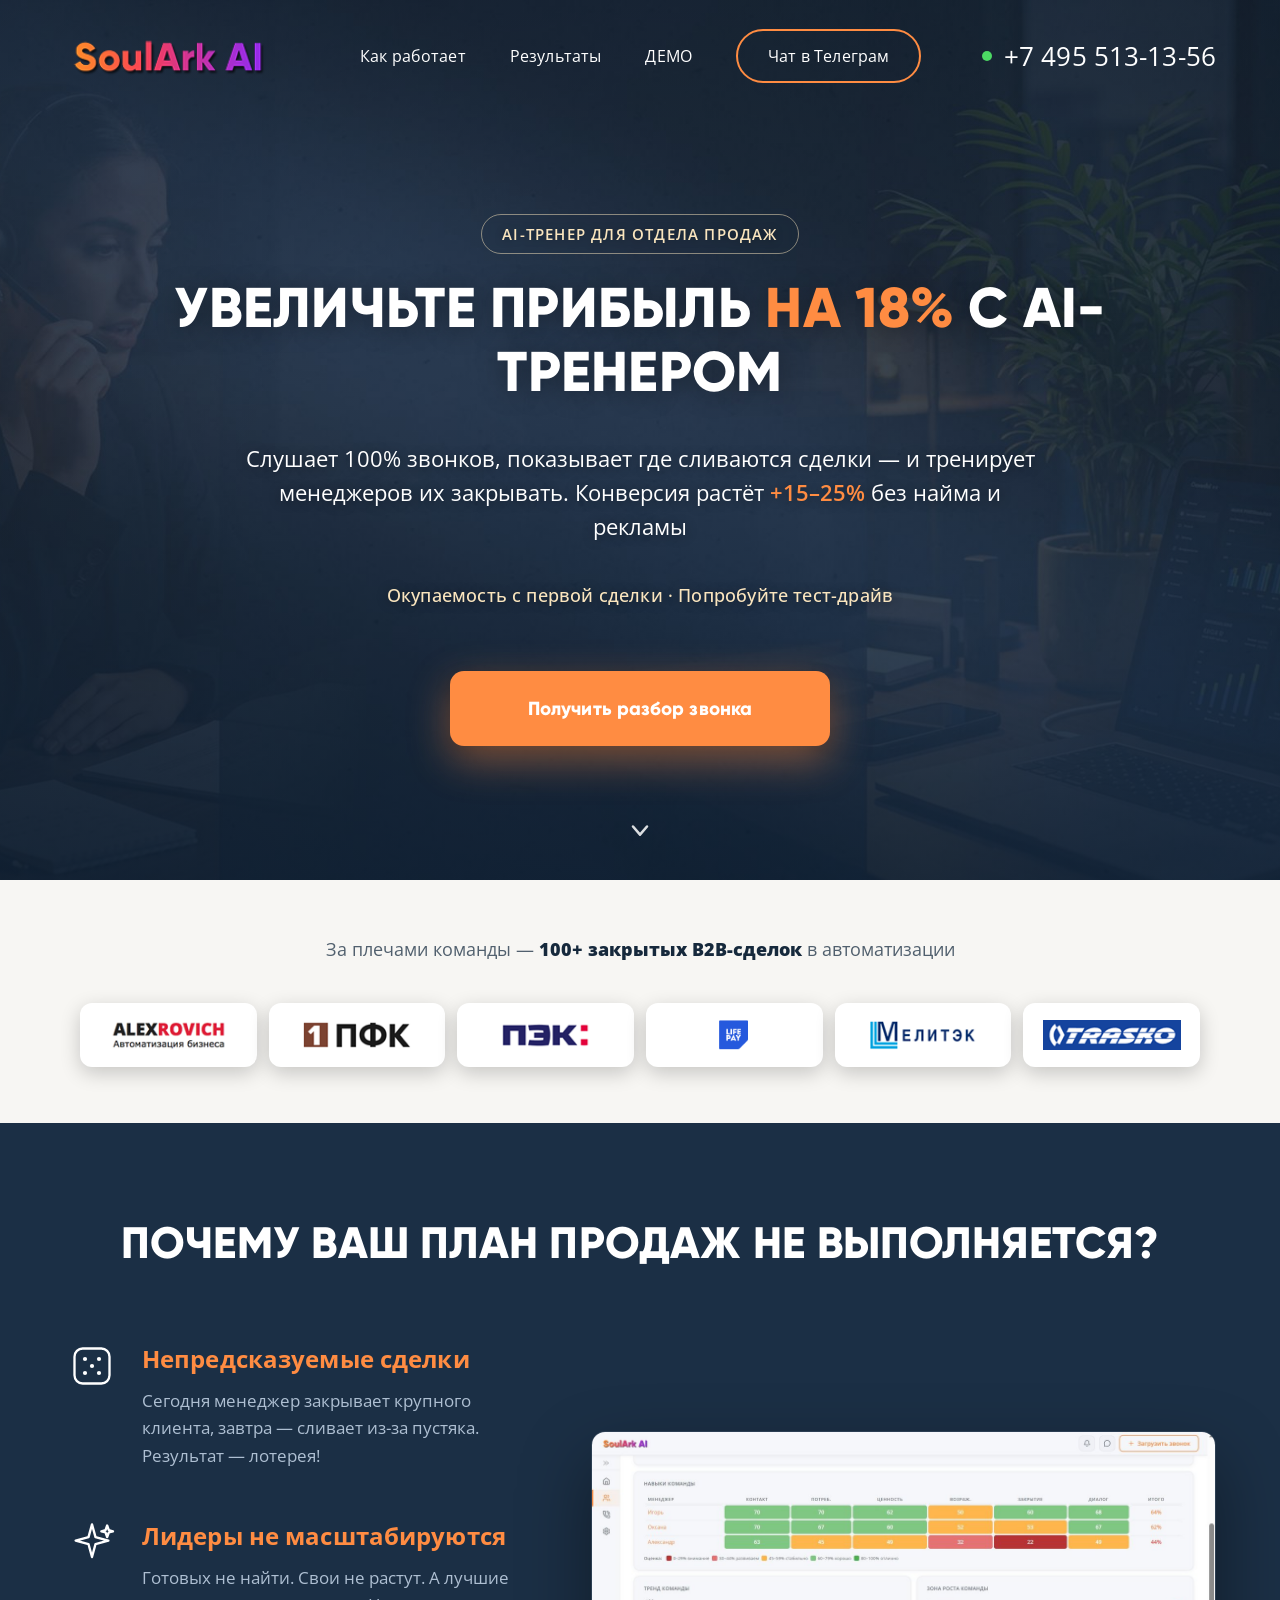
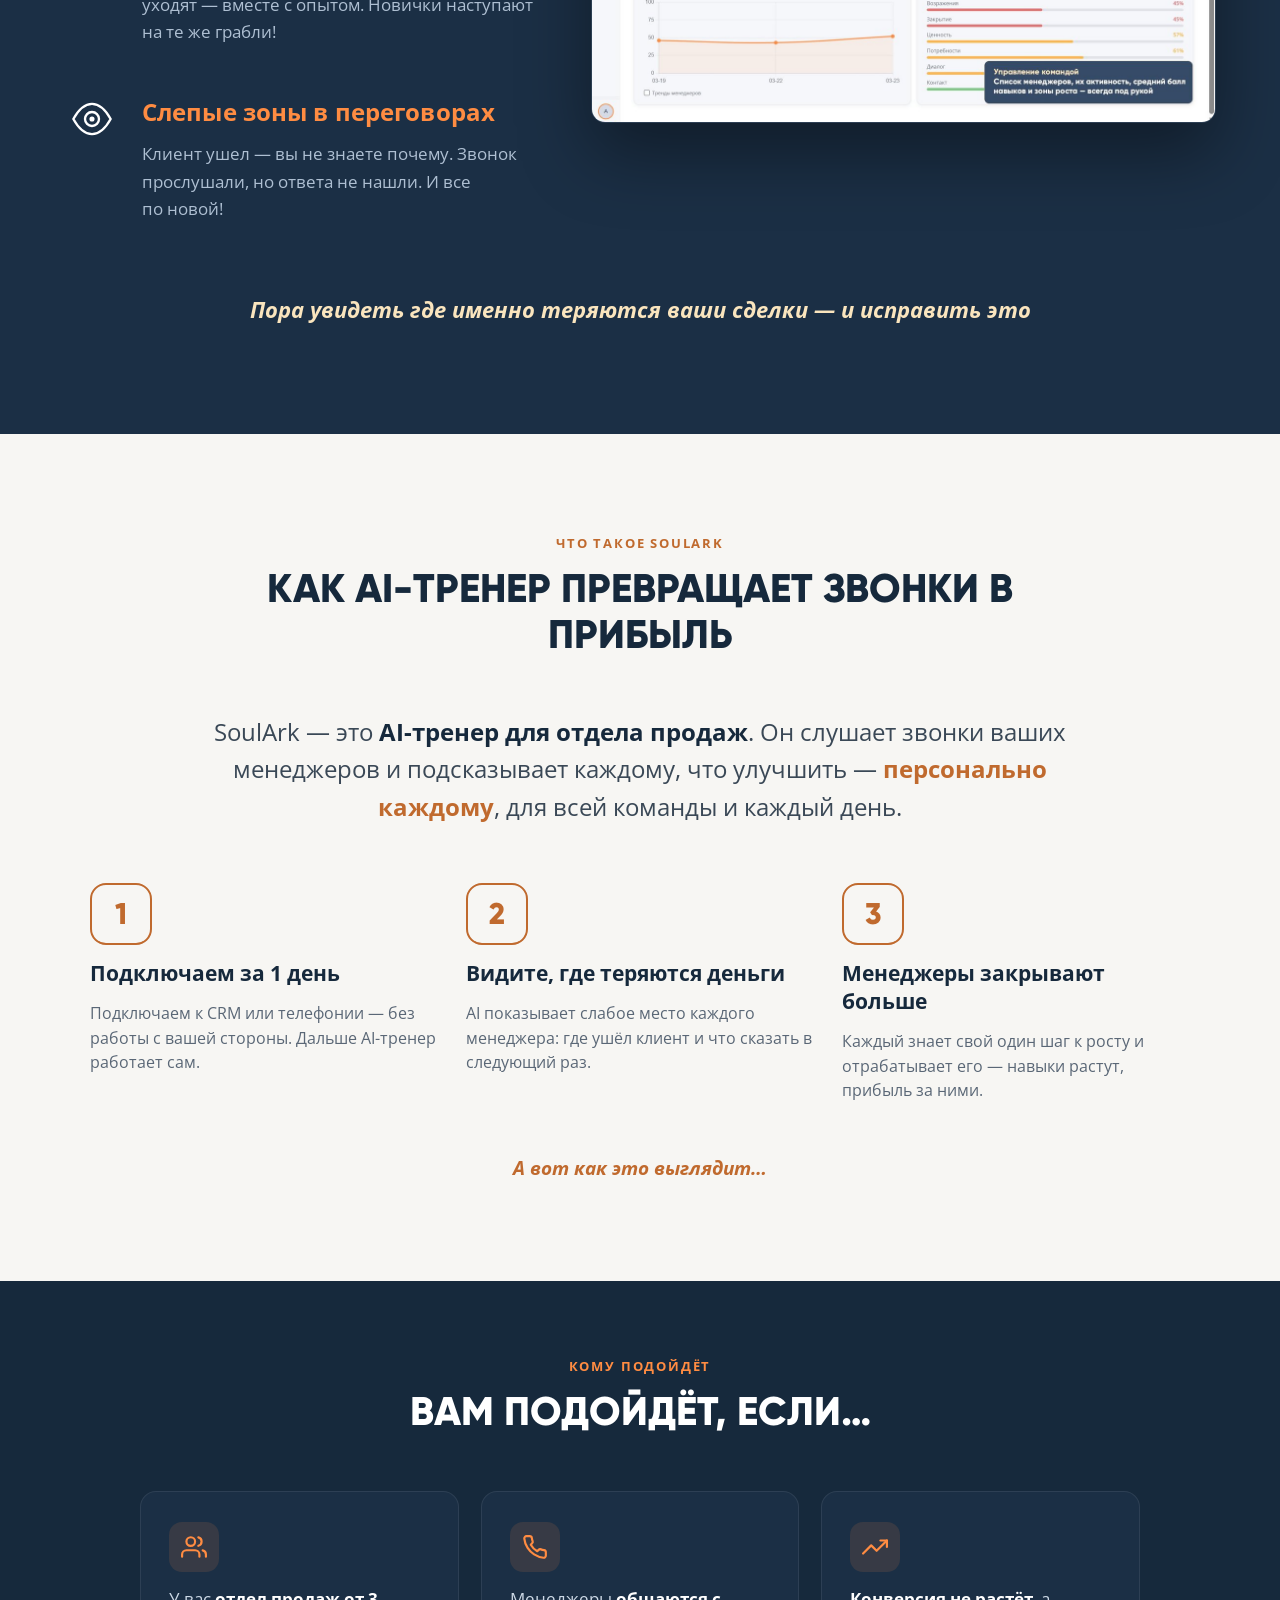
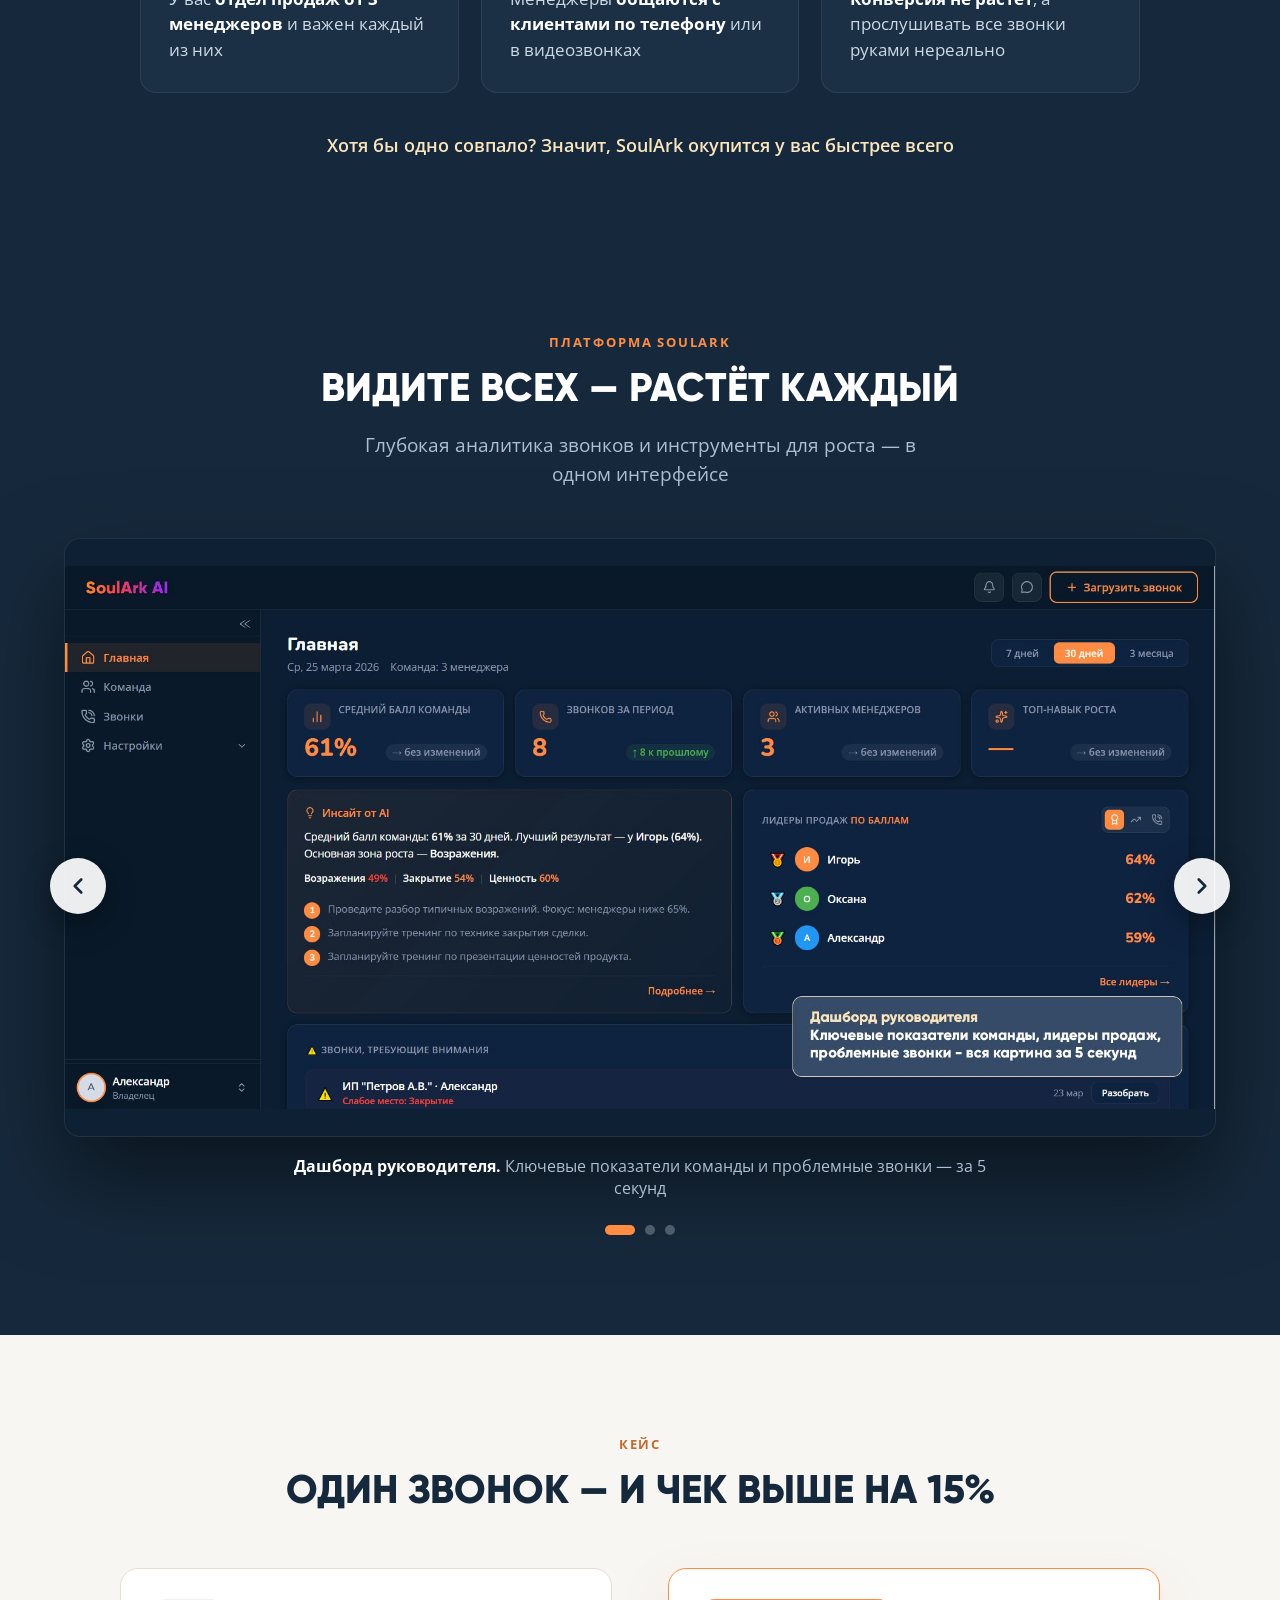
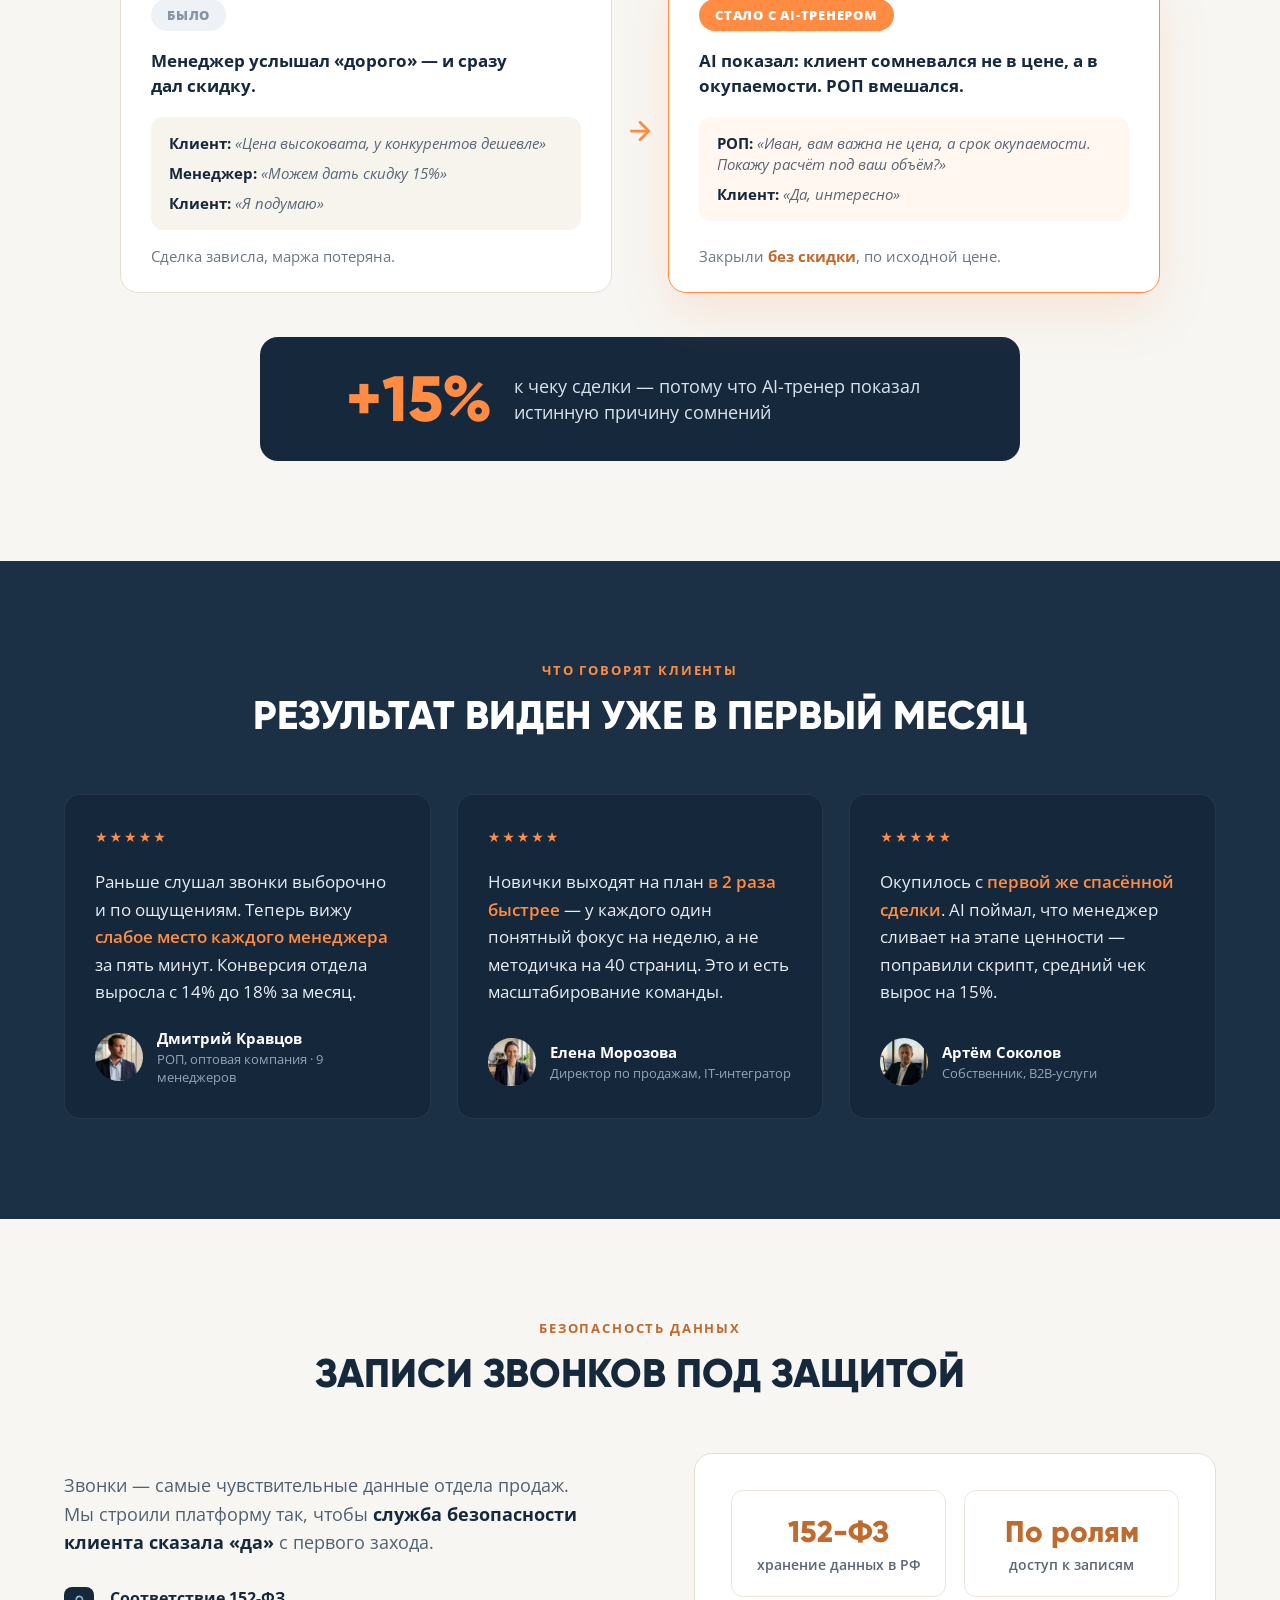
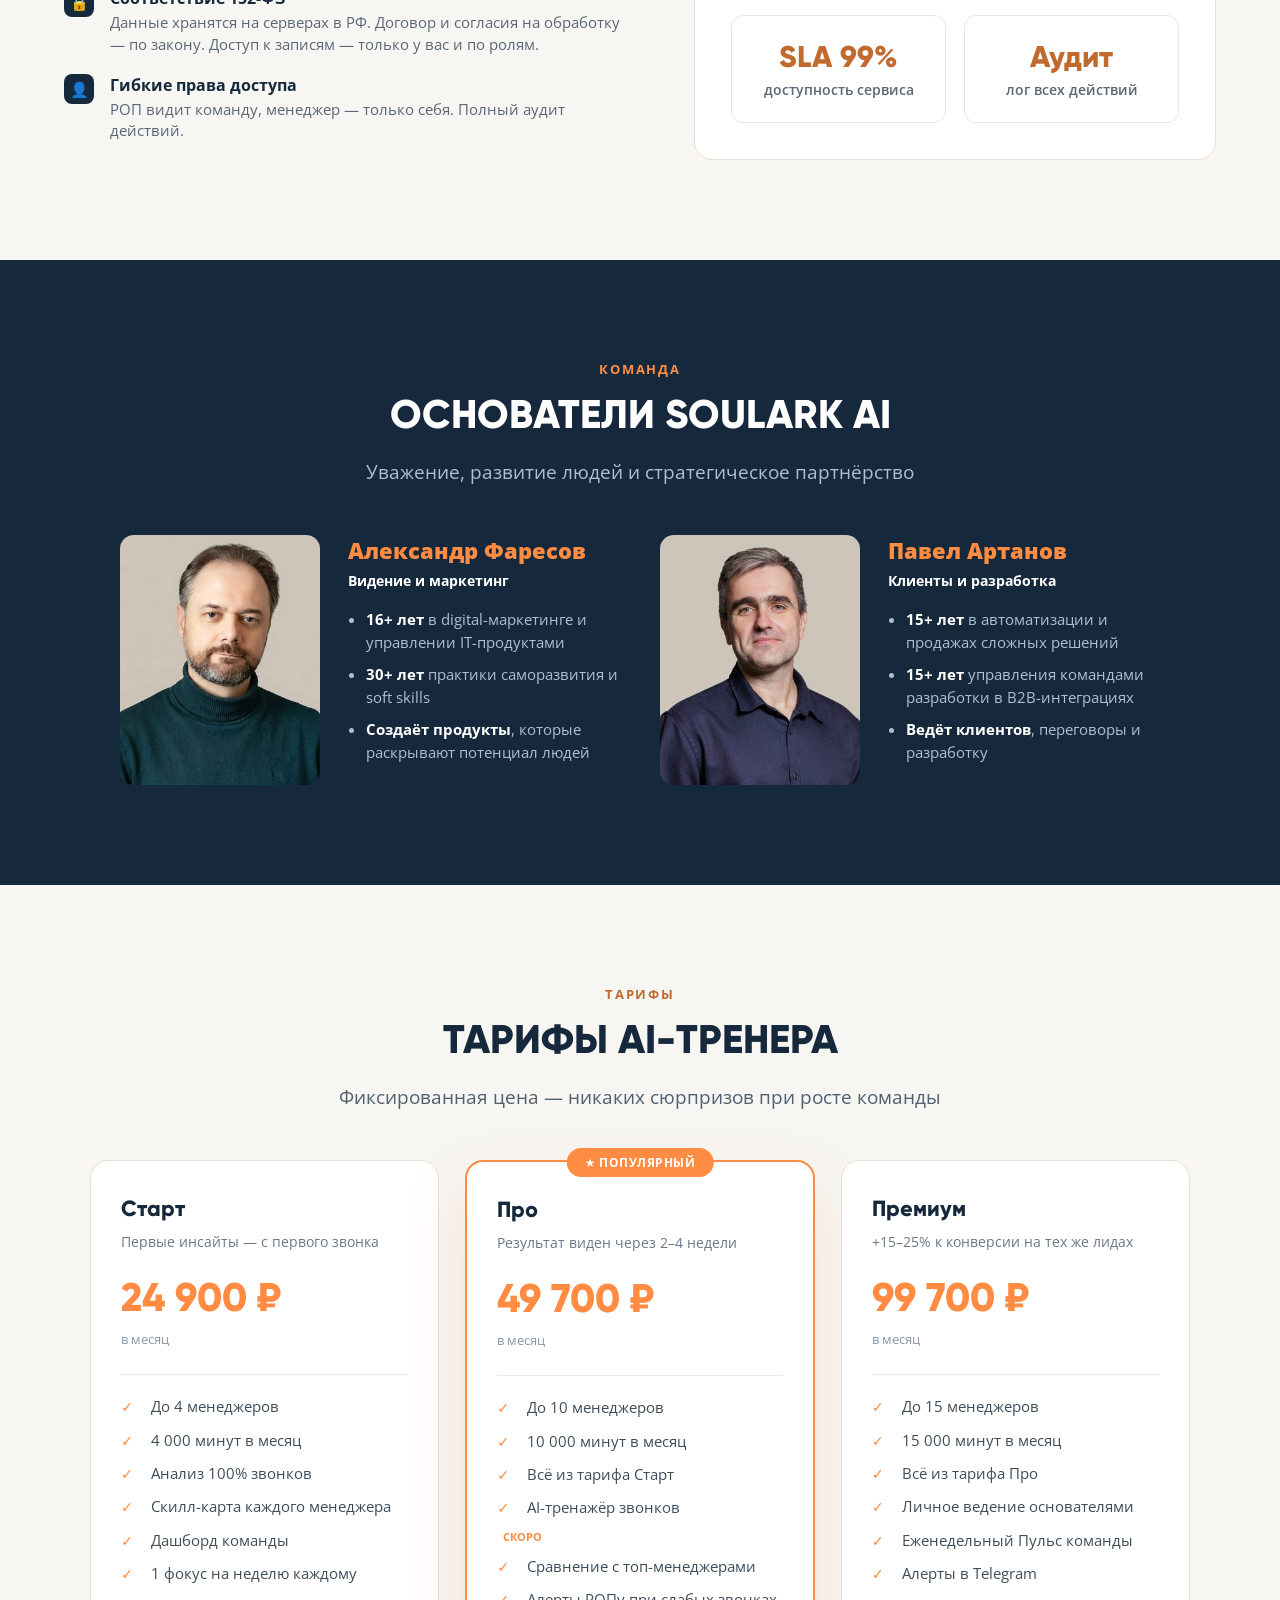
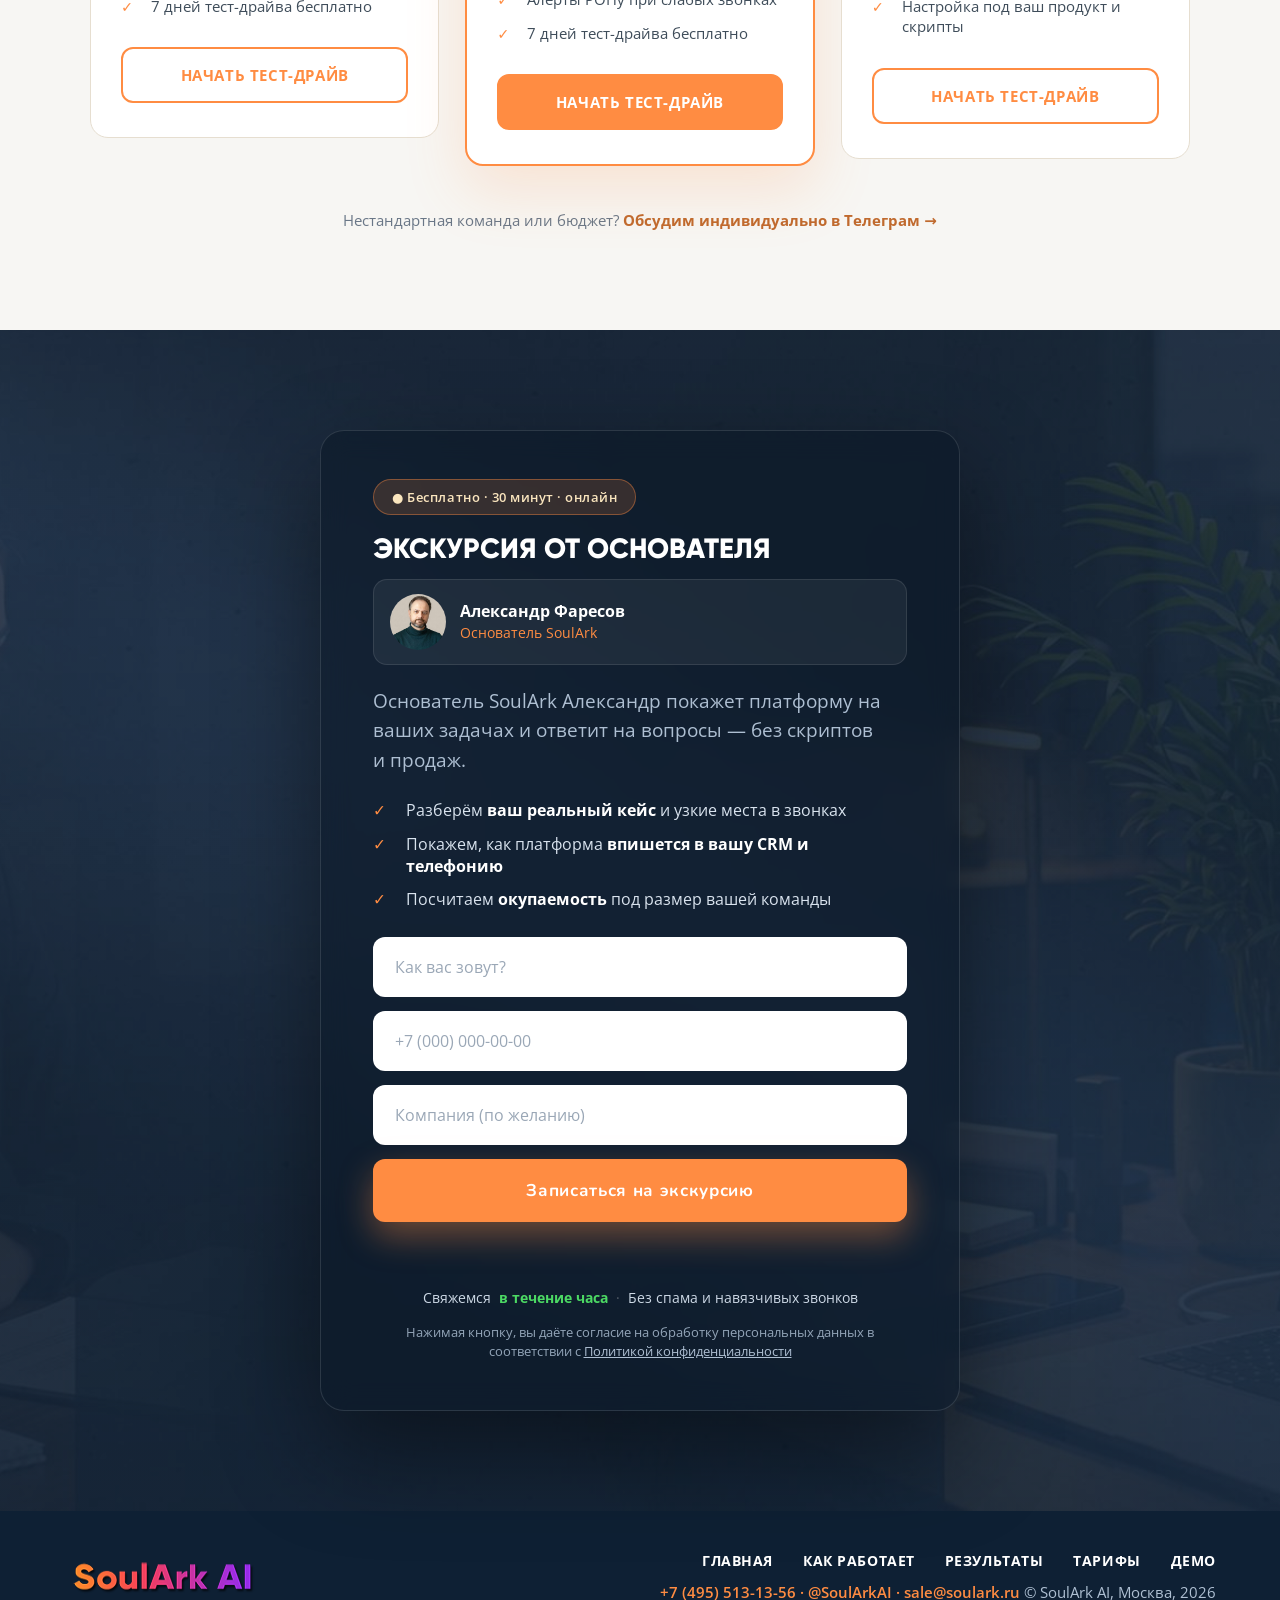
==== index.html @ 44a756cb "Form: single column, heading 28px fits on 1 line https://claude.ai/code/session_01KTHVymbLzwCoHHfpip" ====
<!doctype html>
<html lang="ru">
<head>
<meta charset="utf-8" />
<meta name="viewport" content="width=device-width, initial-scale=1" />
<title>SoulArk — AI-тренер для отдела продаж</title>
<meta name="description" content="SoulArk — AI-тренер для отдела продаж. Анализирует каждый звонок, даёт персональную обратную связь менеджерам и увеличивает конверсию на 18%. Попробуйте бесплатно." />
<meta name="keywords" content="AI-тренер, AI тренер для продаж, AI-тренер отдела продаж, анализ звонков, обучение менеджеров, SoulArk" />

<meta property="og:type" content="website" />
<meta property="og:url" content="https://soulark.ru/" />
<meta property="og:title" content="SoulArk — AI-тренер для отдела продаж" />
<meta property="og:description" content="Анализирует каждый звонок, даёт персональную обратную связь менеджерам и увеличивает конверсию на 18%." />
<meta property="og:locale" content="ru_RU" />
<meta property="og:site_name" content="SoulArk" />

<meta name="twitter:card" content="summary" />
<meta name="twitter:title" content="SoulArk — AI-тренер для отдела продаж" />
<meta name="twitter:description" content="Анализирует каждый звонок, даёт персональную обратную связь менеджерам и увеличивает конверсию на 18%." />

<link rel="preconnect" href="https://fonts.googleapis.com" />
<link rel="preconnect" href="https://fonts.gstatic.com" crossorigin />
<link rel="preload" as="image" href="assets/hero-bg.jpg" />
<link rel="preload" as="font" href="fonts/Gilroy-ExtraBold.woff" type="font/woff" crossorigin />
<link rel="stylesheet" href="https://fonts.googleapis.com/css2?family=Nunito:wght@700;800;900&family=Open+Sans:ital,wght@0,400;0,500;0,600;0,700;1,400;1,600&display=swap" media="print" onload="this.media='all'" />
<noscript><link rel="stylesheet" href="https://fonts.googleapis.com/css2?family=Nunito:wght@700;800;900&family=Open+Sans:ital,wght@0,400;0,500;0,600;0,700;1,400;1,600&display=swap" /></noscript>

<template id="__bundler_thumbnail">
<svg xmlns="http://www.w3.org/2000/svg" viewBox="0 0 400 400">
  <rect width="400" height="400" fill="#0B1E33"/>
  <circle cx="200" cy="180" r="70" fill="#FF8C42"/>
  <rect x="120" y="270" width="160" height="18" rx="4" fill="#FFFFFF"/>
  <rect x="150" y="300" width="100" height="10" rx="3" fill="#FFFFFF" opacity="0.6"/>
</svg>
</template>

<style>
  @font-face {
    font-family: 'Gilroy';
    src: url('fonts/Gilroy-ExtraBold.woff') format('woff');
    font-weight: 800;
    font-style: normal;
    font-display: swap;
  }

  :root {
    --bg-navy: #0B1E33;
    --orange: #FF8C42;
    --orange-soft: #FFA362;
    --white: #FFFFFF;
    --muted: rgba(255, 255, 255, 0.78);
    --muted-soft: rgba(229, 233, 240, 0.55);
    --green: #4CD964;
    --container: 1440px;
  }

  * { box-sizing: border-box; }

  html, body { margin: 0; padding: 0; }

  body {
    font-family: 'Open Sans', system-ui, -apple-system, Segoe UI, sans-serif;
    color: var(--white);
    background: var(--bg-navy);
    -webkit-font-smoothing: antialiased;
    -moz-osx-font-smoothing: grayscale;
  }

  a { color: inherit; text-decoration: none; }

  /* ---------- HERO SECTION ---------- */
  .hero {
    position: relative;
    width: 100%;
    min-height: 880px;
    background-color: #1a2a3d;
    overflow: hidden;
  }
  .hero-bg-img {
    position: absolute;
    inset: 0;
    width: 100%;
    height: 100%;
    object-fit: cover;
    object-position: center;
    z-index: 0;
  }
  .hero::before {
    content: '';
    position: absolute;
    inset: 0;
    background: linear-gradient(180deg, rgba(11,30,51,0.40) 0%, rgba(11,30,51,0.30) 45%, rgba(11,30,51,0.72) 100%);
    z-index: 1;
    pointer-events: none;
  }

  .hero::after {
    /* subtle vignette to deepen edges */
    content: "";
    position: absolute;
    inset: 0;
    background: radial-gradient(ellipse at 50% 55%, rgba(0,0,0,0) 42%, rgba(0,0,0,0.28) 100%);
    pointer-events: none;
  }

  .hero-inner {
    position: relative;
    z-index: 2;
    max-width: var(--container);
    margin: 0 auto;
    padding: 28px 64px 80px;
  }

  /* ---------- HEADER ---------- */
  .header {
    display: flex;
    align-items: center;
    justify-content: space-between;
    gap: 24px;
  }

  .brand img {
    display: block;
    height: 56px;
    width: auto;
  }

  .nav {
    display: flex;
    align-items: center;
    gap: 44px;
    flex: 1;
    justify-content: center;
    margin-left: 24px;
  }

  .nav a {
    color: #fff;
    font-size: 16px;
    font-weight: 400;
    letter-spacing: 0.01em;
    transition: color .2s ease, opacity .2s ease;
  }
  .nav a:hover { color: var(--orange); }

  .nav-cta {
    display: inline-flex;
    align-items: center;
    gap: 10px;
    padding: 14px 30px;
    border-radius: 999px;
    border: 2px solid var(--orange);
    color: #fff;
    font-size: 16px;
    font-weight: 500;
    background: transparent;
    transition: background .2s ease, transform .2s ease;
    white-space: nowrap;
  }
  .nav-cta:hover { background: rgba(255,140,66,0.12); }

  .phone {
    display: inline-flex;
    align-items: center;
    gap: 12px;
    color: #fff;
    font-size: 26px;
    font-weight: 400;
    letter-spacing: 0.005em;
    white-space: nowrap;
  }
  .phone .dot {
    width: 10px;
    height: 10px;
    border-radius: 50%;
    background: var(--green);
    box-shadow: 0 0 0 0 rgba(76,217,100,0.55);
    flex-shrink: 0;
    animation: pulse-dot 2s ease-in-out infinite;
  }
  @keyframes pulse-dot {
    0%   { box-shadow: 0 0 0 0 rgba(76,217,100,0.55); opacity: 1; }
    50%  { box-shadow: 0 0 0 7px rgba(76,217,100,0); opacity: 0.65; }
    100% { box-shadow: 0 0 0 0 rgba(76,217,100,0); opacity: 1; }
  }
  @media (prefers-reduced-motion: reduce) {
    .phone .dot { animation: none; box-shadow: 0 0 0 4px rgba(76,217,100,0.18); }
  }

  /* ---------- HERO CONTENT ---------- */
  .hero-content {
    text-align: center;
    margin: 130px auto 0;
    max-width: 1080px;
    padding: 0 16px;
  }

  .hero-title {
    font-family: 'Gilroy', 'Open Sans', sans-serif;
    font-weight: 800;
    font-size: 56px;
    line-height: 1.15;
    letter-spacing: 0.005em;
    text-transform: uppercase;
    margin: 0;
    color: #fff;
    text-shadow: 0 2px 24px rgba(0,0,0,0.35);
  }
  .hero-title .accent { color: var(--orange); }
  .hero-eyebrow {
    display: inline-block;
    margin: 0 0 22px;
    padding: 9px 20px;
    border: 1.5px solid rgba(250,229,190,0.5);
    border-radius: 999px;
    color: #FAE5BE;
    font-size: 15px;
    font-weight: 600;
    letter-spacing: 0.08em;
    text-transform: uppercase;
    white-space: nowrap;
    backdrop-filter: blur(4px);
    -webkit-backdrop-filter: blur(4px);
    text-shadow: 0 1px 8px rgba(0,0,0,0.3);
  }

  .hero-subtitle {
    font-size: 22px;
    line-height: 1.55;
    font-weight: 400;
    margin: 36px auto 0;
    max-width: 820px;
    color: #fff;
    text-shadow: 0 1px 12px rgba(0,0,0,0.4);
  }
  .hero-subtitle .accent {
    color: var(--orange);
    font-weight: 600;
  }

  .hero-meta {
    margin: 40px 0 0;
    font-size: 18px;
    font-weight: 500;
    letter-spacing: 0.01em;
    color: #FAE5BE;
    text-shadow: 0 1px 12px rgba(0,0,0,0.4);
  }

  .hero-cta {
    display: inline-flex;
    align-items: center;
    justify-content: center;
    margin-top: 64px;
    padding: 26px 78px;
    background: var(--orange);
    color: #fff;
    font-family: 'Open Sans', sans-serif;
    font-weight: 700;
    font-size: 19px;
    letter-spacing: 0.06em;
    text-transform: uppercase;
    border: none;
    border-radius: 14px;
    cursor: pointer;
    box-shadow:
      0 14px 40px rgba(255,140,66,0.45),
      0 4px 14px rgba(0,0,0,0.25);
    transition: transform .2s ease, box-shadow .2s ease, background .2s ease;
  }
  .hero-cta:hover {
    transform: translateY(-2px);
    background: var(--orange-soft);
    box-shadow:
      0 20px 48px rgba(255,140,66,0.55),
      0 6px 18px rgba(0,0,0,0.3);
  }
  .hero-cta:active { transform: translateY(0); }

  /* button font variants */
  .hero-cta.f-brand { font-family: 'Gilroy','Open Sans',sans-serif; font-weight: 800; text-transform: none; letter-spacing: 0.005em; }
  .hero-cta.f-soft  { font-family: 'Nunito','Open Sans',sans-serif; font-weight: 800; text-transform: none; letter-spacing: 0.005em; }
  .hero-cta.f-clean { font-family: 'Open Sans',sans-serif; font-weight: 700; text-transform: none; letter-spacing: 0.01em; }

  /* ========== WHY SECTION ========== */
  .why {
    background: #1b2f45;
    padding: 96px 0 110px;
  }
  .why-inner {
    max-width: var(--container);
    margin: 0 auto;
    padding: 0 64px;
  }
  .why-title {
    font-family: 'Gilroy', 'Open Sans', sans-serif;
    font-weight: 800;
    text-transform: uppercase;
    text-align: center;
    font-size: 44px;
    line-height: 1.12;
    letter-spacing: 0.005em;
    margin: 0 0 64px;
    color: #fff;
  }
  .why-grid {
    display: grid;
    grid-template-columns: 0.86fr 1.14fr;
    gap: 56px;
    align-items: center;
  }

  /* pains */
  .pains { display: flex; flex-direction: column; gap: 46px; padding-top: 6px; }
  .pain { display: grid; grid-template-columns: 56px 1fr; gap: 22px; align-items: start; }
  .pain-ico { color: #fff; width: 56px; height: 56px; }
  .pain-ico svg { width: 100%; height: 100%; }
  .pain-title {
    color: var(--orange);
    font-weight: 700;
    font-size: 24px;
    margin: 4px 0 12px;
    letter-spacing: 0.005em;
  }
  .pain-text {
    color: #aebfd2;
    font-size: 17px;
    line-height: 1.6;
    margin: 0;
    max-width: 460px;
    text-wrap: pretty;
  }

  /* ---- dashboard photo ---- */
  .dash-wrap { width: 100%; }
  .dash-photo {
    display: block; width: 100%; height: auto;
    border-radius: 14px;
    box-shadow: 0 30px 70px rgba(0,0,0,0.4);
    border: 1px solid rgba(255,255,255,0.08);
  }

  /* ---- dashboard mockup (legacy, unused) ---- */
  .dash {
    background: #f4f6f9;
    border-radius: 12px;
    box-shadow: 0 30px 70px rgba(0,0,0,0.4);
    overflow: hidden;
    font-size: 11px;
    color: #2b3a4b;
    border: 1px solid rgba(255,255,255,0.06);
  }
  .dash-top {
    background: #fff;
    border-bottom: 1px solid #e8ecf1;
    padding: 11px 16px;
    display: flex;
    align-items: center;
    justify-content: space-between;
  }
  .dash-brand { font-weight: 800; font-size: 17px; letter-spacing: -0.01em; }
  .dash-brand span:first-child { color: #6c5ce7; }
  .dash-brand .ark { color: var(--orange); }
  .dash-top-right { display: flex; align-items: center; gap: 9px; }
  .dash-ic {
    width: 28px; height: 28px; border-radius: 8px;
    background: #f1f3f7; display: grid; place-items: center; font-size: 12px;
  }
  .dash-upload {
    border: 1.5px solid var(--orange); color: var(--orange);
    font-weight: 700; padding: 7px 14px; border-radius: 9px; font-size: 12px;
    white-space: nowrap;
  }
  .dash-main { display: grid; grid-template-columns: 46px 1fr; }
  .dash-side {
    background: #fff; border-right: 1px solid #eef1f5;
    display: flex; flex-direction: column; align-items: center; gap: 16px;
    padding: 14px 0;
  }
  .side-ic { color: #97a4b4; font-size: 15px; line-height: 1; }
  .side-ic.chev { color: #c2ccd8; font-weight: 700; }
  .side-ic.active {
    color: var(--orange); position: relative;
  }
  .side-ic.active::before {
    content: ""; position: absolute; left: -14px; top: 50%; transform: translateY(-50%);
    width: 3px; height: 22px; border-radius: 2px; background: var(--orange);
  }
  .side-ava {
    margin-top: auto; width: 26px; height: 26px; border-radius: 50%;
    background: #eef0f4; color: #8a98a8; display: grid; place-items: center;
    font-weight: 700; font-size: 11px; border: 1px solid #e2e6ec;
  }
  .dash-content { padding: 16px; display: flex; flex-direction: column; gap: 14px; }
  .card {
    background: #fff; border: 1px solid #eaeef3; border-radius: 12px;
    padding: 16px 18px;
  }
  .dash-label {
    font-weight: 700; text-transform: uppercase; letter-spacing: 0.06em;
    color: #5a6b7d; font-size: 11px; margin-bottom: 12px;
  }
  .dash-label.sm { margin-bottom: 10px; }

  /* skills table */
  .skills { width: 100%; border-collapse: collapse; table-layout: fixed; }
  .skills th {
    font-size: 9.5px; text-transform: uppercase; letter-spacing: 0.04em;
    color: #8895a5; font-weight: 700; padding: 0 4px 10px; text-align: center;
    border-bottom: 1px solid #eef1f5;
  }
  .skills th.th-name { text-align: left; padding-left: 2px; width: 16%; }
  .skills th.th-tot { width: 9%; }
  .skills td { padding: 5px 4px; text-align: center; }
  .skills .td-name { text-align: left; color: var(--orange); font-weight: 600; font-size: 12px; padding-left: 2px; }
  .cell {
    display: block; border-radius: 7px; padding: 8px 0; color: #fff;
    font-weight: 700; font-size: 12px;
  }
  .cell.g  { background: #7cc47f; }
  .cell.o  { background: #f4a93c; }
  .cell.rl { background: #e8868a; }
  .cell.rd { background: #b5292b; }
  .skills .tot { color: var(--orange); font-weight: 700; font-size: 13px; }

  .legend {
    display: flex; flex-wrap: wrap; align-items: center; gap: 14px;
    margin-top: 12px; font-size: 10px; color: #6a7787;
  }
  .legend .leg-cap { font-weight: 700; color: #5a6b7d; }
  .legend span { display: inline-flex; align-items: center; gap: 5px; }
  .legend .dot { width: 11px; height: 11px; border-radius: 3px; display: inline-block; }
  .dot.rd { background: #b5292b; }
  .dot.rl { background: #e8868a; }
  .dot.o  { background: #f4a93c; }
  .dot.g  { background: #7cc47f; }
  .dot.g3 { background: #3a9d4e; }

  /* bottom row */
  .dash-bottom { display: grid; grid-template-columns: 1fr 1fr; gap: 14px; }
  .trend-svg { width: 100%; height: auto; display: block; }
  .trend-check {
    display: inline-flex; align-items: center; gap: 7px; margin-top: 6px;
    font-size: 11px; color: #6a7787;
  }
  .trend-check i {
    width: 13px; height: 13px; border: 1.5px solid #c2ccd8; border-radius: 3px; display: inline-block;
  }

  .growth { position: relative; }
  .bars { list-style: none; margin: 0; padding: 0; display: flex; flex-direction: column; gap: 13px; }
  .bars li { display: grid; grid-template-columns: 1fr auto; grid-template-rows: auto auto; column-gap: 8px; row-gap: 6px; }
  .bl { font-size: 12px; color: #44525f; font-weight: 600; }
  .bv { font-size: 12px; font-weight: 700; text-align: right; }
  .bv.rdc { color: #d24a4a; }
  .bv.oc  { color: #e8922f; }
  .bv.gc  { color: #4aa45c; }
  .bt { grid-column: 1 / -1; height: 6px; border-radius: 4px; background: #eceff3; overflow: hidden; }
  .bt i { display: block; height: 100%; border-radius: 4px; }
  .bt i.rd { background: #e06464; }
  .bt i.o  { background: #f4a93c; }
  .bt i.g  { background: #7cc47f; }

  .dash-tip {
    position: absolute; right: -8px; bottom: -8px; width: 78%;
    background: #2a3c52; color: #fff; border-radius: 10px; padding: 13px 15px;
    box-shadow: 0 14px 34px rgba(0,0,0,0.35); line-height: 1.4; font-size: 12px;
  }
  .dash-tip strong { display: block; font-size: 13px; margin-bottom: 4px; }

  .why-tag {
    text-align: center; font-style: italic; font-weight: 700;
    font-size: 22px; color: #FAE5BE; margin: 72px 0 0; text-wrap: pretty;
  }

  @media (max-width: 1100px) {
    .why-grid { grid-template-columns: 1fr; gap: 40px; }
    .why-title { font-size: 32px; }
    .dash-wrap { max-width: 680px; margin: 0 auto; }
  }
  @media (max-width: 700px) {
    .why-inner { padding: 0 24px; }
    .why { padding: 64px 0 72px; }
    .pain-title { font-size: 20px; }
    .why-tag { font-size: 18px; }
    .dash { font-size: 10px; }
  }

  /* ---------- SCROLL CHEVRON ---------- */
  .scroll-down {
    position: absolute;
    left: 50%;
    bottom: 28px;
    transform: translateX(-50%);
    width: 44px;
    height: 44px;
    display: grid;
    place-items: center;
    color: rgba(255,255,255,0.85);
    cursor: pointer;
    z-index: 3;
    animation: bob 2.2s ease-in-out infinite;
  }
  .scroll-down svg { display: block; }
  @keyframes bob {
    0%, 100% { transform: translate(-50%, 0); }
    50%      { transform: translate(-50%, 8px); }
  }

  /* ========== CONCEPT BLOCKS ========== */

  /* metric band */
  .metrics {
    background: #16293c;
    border-top: 1px solid rgba(255,255,255,0.06);
    border-bottom: 1px solid rgba(255,255,255,0.06);
    padding: 54px 0;
  }
  .metrics-inner {
    max-width: var(--container); margin: 0 auto; padding: 0 64px;
    display: grid; grid-template-columns: repeat(4, 1fr); gap: 32px;
  }
  .metric { text-align: center; position: relative; }
  .metric + .metric::before {
    content: ""; position: absolute; left: -16px; top: 12%; height: 76%;
    width: 1px; background: rgba(255,255,255,0.1);
  }
  .metric .num {
    font-family: 'Gilroy','Open Sans',sans-serif; font-weight: 800;
    font-size: 46px; line-height: 1; color: var(--orange); letter-spacing: -0.01em;
  }
  .metric .lbl { margin-top: 10px; color: #aebfd2; font-size: 15px; line-height: 1.4; }

  /* section scaffolding */
  .sec { padding: 100px 0; }
  .sec-inner { max-width: var(--container); margin: 0 auto; padding: 0 64px; }
  .eyebrow {
    text-align: center; color: var(--orange); font-weight: 700;
    text-transform: uppercase; letter-spacing: 0.14em; font-size: 13px; margin: 0 0 14px;
  }
  .sec-title {
    font-family: 'Gilroy','Open Sans',sans-serif; font-weight: 800; text-transform: uppercase;
    text-align: center; font-size: 40px; line-height: 1.14; margin: 0 auto 56px;
    max-width: 880px; color: #fff;
  }

  /* testimonials */
  .tst { background: #1b2f45; }
  .tst-grid { display: grid; grid-template-columns: repeat(3, 1fr); gap: 26px; }
  .tcard {
    background: #15273a; border: 1px solid rgba(255,255,255,0.07); border-radius: 16px;
    padding: 32px 30px; display: flex; flex-direction: column; gap: 22px;
  }
  .tquote { color: #e7eef6; font-size: 17px; line-height: 1.62; margin: 0; text-wrap: pretty; }
  .tquote .hi { color: var(--orange); font-weight: 600; }
  .twho { display: flex; align-items: center; gap: 14px; margin-top: auto; }
  .tava {
    width: 48px; height: 48px; border-radius: 50%; flex-shrink: 0; display: grid; place-items: center;
    font-weight: 700; font-size: 17px; color: #fff;
  }
  .tava.a { background: linear-gradient(135deg,#FF8C42,#e0632f); }
  .tava.b { background: linear-gradient(135deg,#6c5ce7,#4b3bc4); }
  .tava.c { background: linear-gradient(135deg,#2aa775,#1f7f59); }
  .tava-slot { width: 48px; height: 48px; flex-shrink: 0; }
  .tname { font-weight: 700; color: #fff; font-size: 15px; }
  .trole { color: #93a5b8; font-size: 13px; margin-top: 2px; }
  .tstars { color: #FF8C42; letter-spacing: 2px; font-size: 14px; }

  /* security — LIGHT section to break rhythm */
  .sec-light { background: #F7F6F3; }
  .sec-light .sec-title { color: #16293c; }
  .sec-light .eyebrow { color: #c06a2e; }
  .sec-grid { display: grid; grid-template-columns: 1.1fr 1fr; gap: 56px; align-items: center; }
  .sec-lead { color: #51606e; font-size: 18px; line-height: 1.6; margin: 0 0 30px; max-width: 520px; }
  .sec-lead b { color: #16293c; }
  .seclist { list-style: none; margin: 0; padding: 0; display: flex; flex-direction: column; gap: 18px; }
  .seclist li { display: grid; grid-template-columns: 30px 1fr; gap: 16px; align-items: start; }
  .seclist .ico {
    width: 30px; height: 30px; border-radius: 8px; background: #16293c; color: #fff;
    display: grid; place-items: center; font-size: 15px;
  }
  .seclist .st { font-weight: 700; color: #16293c; font-size: 16px; }
  .seclist .sd { color: #5a6776; font-size: 14.5px; line-height: 1.5; margin-top: 3px; }
  .sec-badges {
    background: #fff; border: 1px solid #e6ded0; border-radius: 18px; padding: 36px;
    display: grid; grid-template-columns: 1fr 1fr; gap: 18px;
  }
  .badge {
    border: 1px solid #ece6da; border-radius: 12px; padding: 22px 20px; text-align: center;
  }
  .badge .bnum { font-family:'Gilroy','Open Sans',sans-serif; font-weight: 800; font-size: 30px; color: #c06a2e; }
  .badge .bl { color: #5a6776; font-size: 13.5px; margin-top: 6px; line-height: 1.4; }

  /* faq */
  .faq { background: #16293c; }
  .faq-list { max-width: 880px; margin: 0 auto; display: flex; flex-direction: column; gap: 14px; }
  .qa {
    background: #1b2f45; border: 1px solid rgba(255,255,255,0.07); border-radius: 14px; overflow: hidden;
  }
  .qa summary {
    list-style: none; cursor: pointer; padding: 24px 28px; display: flex; align-items: center;
    justify-content: space-between; gap: 20px; font-weight: 600; font-size: 18px; color: #fff;
  }
  .qa summary::-webkit-details-marker { display: none; }
  .qa .plus {
    width: 26px; height: 26px; flex-shrink: 0; position: relative; transition: transform .25s ease;
  }
  .qa .plus::before, .qa .plus::after {
    content: ""; position: absolute; background: var(--orange); border-radius: 2px;
  }
  .qa .plus::before { left: 50%; top: 4px; width: 2.5px; height: 18px; transform: translateX(-50%); }
  .qa .plus::after { top: 50%; left: 4px; height: 2.5px; width: 18px; transform: translateY(-50%); }
  .qa[open] .plus { transform: rotate(45deg); }
  .qa .ans { padding: 0 28px 26px; color: #aebfd2; font-size: 16px; line-height: 1.65; margin: 0; max-width: 720px; text-wrap: pretty; }

  .concept-flag {
    display: inline-flex; align-items: center; gap: 8px; margin: 0 auto 40px; padding: 7px 16px;
    background: rgba(255,140,66,0.12); border: 1px dashed rgba(255,140,66,0.5); border-radius: 999px;
    color: var(--orange); font-size: 12px; font-weight: 600; letter-spacing: 0.04em; text-transform: uppercase; white-space: nowrap;
  }
  .concept-wrap { display: flex; justify-content: center; }

  /* ===== shared light-section text defaults ===== */
  .sec-light .sec-lead, .sec-light p.muted { color: #51606e; }

  /* ===== PLATFORM ===== */
  .platform { background: #16293c; }
  .sec-sub {
    text-align: center; color: #aebfd2; font-size: 19px; line-height: 1.55;
    max-width: 720px; margin: -36px auto 48px; text-wrap: pretty;
  }
  .sec-light .sec-sub { color: #51606e; }
  .platform-shot {
    max-width: 1100px; margin: 0 auto; border-radius: 16px; overflow: hidden;
    box-shadow: 0 40px 90px rgba(0,0,0,0.5); border: 1px solid rgba(255,255,255,0.08);
  }

  /* ===== PLATFORM CAROUSEL ===== */
  .carousel { position: relative; max-width: 1280px; margin: 0 auto; }
  .car-viewport {
    overflow: hidden; border-radius: 16px;
    box-shadow: 0 40px 90px rgba(0,0,0,0.5); border: 1px solid rgba(255,255,255,0.08);
    background: #0e2034;
  }
  .car-track { display: flex; transition: transform .5s cubic-bezier(.4,0,.2,1); }
  .car-slide { min-width: 100%; }
  .car-slide image-slot {
    display: block; width: 100%; height: 640px; background: #0e2034;
  }
  @media (max-width: 1100px) { .car-slide image-slot { height: 460px; } }
  @media (max-width: 700px)  { .car-slide image-slot { height: 300px; } }
  .car-arrow {
    position: absolute; top: 50%; transform: translateY(-50%); z-index: 3;
    width: 56px; height: 56px; border-radius: 50%; border: none; cursor: pointer;
    background: rgba(255,255,255,0.92); color: #16293c;
    display: grid; place-items: center;
    box-shadow: 0 10px 30px rgba(0,0,0,0.35); transition: background .2s ease, transform .2s ease;
  }
  .car-arrow:hover { background: #fff; transform: translateY(-50%) scale(1.06); }
  .car-arrow.prev { left: -14px; }
  .car-arrow.next { right: -14px; }
  .car-arrow svg { width: 26px; height: 26px; }
  .car-arrow:disabled { opacity: 0; pointer-events: none; }
  .car-dots { display: flex; justify-content: center; gap: 10px; margin: 26px 0 0; }
  .car-dot {
    width: 10px; height: 10px; border-radius: 50%; border: none; cursor: pointer; padding: 0;
    background: rgba(255,255,255,0.25); transition: background .2s ease, width .2s ease;
  }
  .car-dot.active { background: var(--orange); width: 30px; border-radius: 6px; }
  .car-cap {
    text-align: center; color: #aebfd2; font-size: 16px; margin: 18px auto 0; max-width: 700px;
    min-height: 24px; transition: opacity .3s ease;
  }
  .car-cap b { color: #fff; font-weight: 700; }
  @media (max-width: 920px) {
    .car-arrow { width: 44px; height: 44px; }
    .car-arrow.prev { left: 6px; }
    .car-arrow.next { right: 6px; }
  }

  .platform-feats {
    max-width: 1100px; margin: 36px auto 0; display: grid; grid-template-columns: repeat(3,1fr); gap: 24px;
  }
  .pfeat { text-align: center; color: #aebfd2; font-size: 15px; line-height: 1.5; }
  .pfeat b { color: #fff; display: block; margin-bottom: 4px; font-size: 16px; }

  /* ===== STEPS ===== */
  .steps-grid { display: grid; grid-template-columns: repeat(3,1fr); gap: 28px; max-width: 1100px; margin: 0 auto; }
  .step { display: flex; flex-direction: column; gap: 14px; }
  .step-n {
    font-family:'Gilroy','Open Sans',sans-serif; font-weight: 800; font-size: 30px;
    width: 62px; height: 62px; border-radius: 16px; display: grid; place-items: center;
    border: 2px solid #c06a2e; color: #c06a2e;
  }
  .step-t { font-weight: 700; font-size: 21px; color: #16293c; }
  .step-d { color: #5a6776; font-size: 16px; line-height: 1.55; margin: 0; text-wrap: pretty; }
  .steps-tag { text-align: center; font-style: italic; font-weight: 700; font-size: 19px; color: #c06a2e; margin: 52px 0 0; }

  /* ===== WHAT IS IT (definition lead) ===== */
  .define {
    max-width: 880px; margin: 0 auto 58px; text-align: center;
    font-size: 24px; line-height: 1.55; color: #3a4856; text-wrap: pretty;
  }
  .define b { color: #16293c; font-weight: 700; }
  .define .hl { color: #c06a2e; font-weight: 700; }

  /* ===== QUALIFY (Для кого) ===== */
  .qualify { background: #16293c; padding: 76px 0; }
  .qualify-grid {
    max-width: 1000px; margin: 0 auto; display: grid; grid-template-columns: repeat(3,1fr); gap: 22px;
  }
  .qcard {
    background: #1b2f45; border: 1px solid rgba(255,255,255,0.08); border-radius: 16px;
    padding: 30px 28px; display: flex; flex-direction: column; gap: 14px;
  }
  .qcard .qico {
    width: 50px; height: 50px; border-radius: 13px; display: grid; place-items: center;
    background: rgba(255,140,66,0.12); color: var(--orange); flex-shrink: 0;
  }
  .qcard .qico svg { width: 26px; height: 26px; }
  .qcard p { margin: 0; color: #cdd9e6; font-size: 17px; line-height: 1.5; }
  .qcard p b { color: #fff; font-weight: 700; }
  .qualify-foot {
    text-align: center; margin: 40px auto 0; font-size: 18px; color: #FAE5BE; font-weight: 600;
  }
  @media (max-width: 900px) {
    .qualify-grid { grid-template-columns: 1fr; }
    .define { font-size: 20px; }
  }

  /* ===== BENEFITS ===== */
  .ben-grid { display: grid; grid-template-columns: repeat(3,1fr); gap: 40px; max-width: 1100px; margin: 0 auto; }
  .ben { text-align: center; display: flex; flex-direction: column; align-items: center; gap: 18px; }
  .ben image-slot { width: 132px; height: 132px; }
  .ben-t { font-family:'Gilroy','Open Sans',sans-serif; font-weight: 800; font-size: 24px; color: #f3d9b8; line-height: 1.2; }
  .ben-d { color: #aebfd2; font-size: 16px; line-height: 1.6; margin: 0; max-width: 320px; text-wrap: pretty; }
  .ben-d b { color: #fff; }

  /* ===== CASE ===== */
  .case-row { display: grid; grid-template-columns: 1fr 1fr; gap: 48px; align-items: center; max-width: 1100px; margin: 0 auto 56px; }
  .case-row:last-of-type { margin-bottom: 0; }
  .case-row.flip .case-text { order: 2; }
  .case-row image-slot { width: 100%; aspect-ratio: 4 / 3; }
  .case-step { color: #c06a2e; font-weight: 800; text-transform: uppercase; font-size: 18px; margin: 0 0 16px; letter-spacing: 0.01em; }
  .sec:not(.sec-light) .case-step { color: var(--orange); }
  .case-text p { color: #5a6776; font-size: 15.5px; line-height: 1.6; margin: 0 0 10px; }
  .sec:not(.sec-light) .case-text p { color: #aebfd2; }
  .case-text b { color: #16293c; }
  .sec:not(.sec-light) .case-text b { color: #fff; }
  .case-text em { color: #44525f; }
  .sec:not(.sec-light) .case-text em { color: #cdd9e6; }
  .case-itog {
    text-align: center; font-weight: 800; font-size: 22px; color: #c06a2e;
    max-width: 880px; margin: 64px auto 0; line-height: 1.4; text-wrap: pretty;
  }

  /* ===== CASE v2 (Было → Стало) ===== */
  .case2 {
    display: grid; grid-template-columns: 1fr 56px 1fr; gap: 0; align-items: stretch;
    max-width: 1040px; margin: 0 auto;
  }
  .case2-col {
    background: #fff; border: 1px solid #e6ded0; border-radius: 18px; padding: 30px 30px 26px;
    display: flex; flex-direction: column;
  }
  .case2-col.now { border-color: var(--orange); box-shadow: 0 20px 50px rgba(255,140,66,0.15); }
  .case2-tag {
    align-self: flex-start; font-weight: 800; font-size: 13px; letter-spacing: 0.06em; text-transform: uppercase;
    padding: 7px 16px; border-radius: 999px; margin-bottom: 18px; white-space: nowrap;
    background: #eef1f5; color: #8895a5;
  }
  .case2-tag.now { background: var(--orange); color: #fff; }
  .case2-lead { font-size: 17px; font-weight: 700; color: #16293c; line-height: 1.45; margin: 0 0 18px; text-wrap: pretty; }
  .case2-dlg { display: flex; flex-direction: column; gap: 9px; padding: 16px 18px; background: #f7f4ee; border-radius: 12px; margin-bottom: 16px; }
  .case2-col.now .case2-dlg { background: #fff7f0; }
  .case2-dlg p { margin: 0; font-size: 14.5px; line-height: 1.45; color: #5a6776; font-style: italic; }
  .case2-dlg b { color: #16293c; font-style: normal; font-weight: 700; }
  .case2-note { margin: auto 0 0; font-size: 15px; color: #6a7787; }
  .case2-note b { color: #c06a2e; font-weight: 700; }
  .case2-arrow { display: grid; place-items: center; color: var(--orange); }
  .case2-arrow svg { width: 30px; height: 30px; }
  .case2-result {
    display: flex; align-items: center; justify-content: center; gap: 22px; flex-wrap: wrap;
    max-width: 760px; margin: 44px auto 0; text-align: left;
    background: #16293c; border-radius: 18px; padding: 30px 40px;
  }
  .case2-big { font-family: 'Gilroy','Open Sans',sans-serif; font-weight: 800; font-size: 64px; color: var(--orange); line-height: 1; }
  .case2-big-lbl { color: #d9e3ee; font-size: 18px; line-height: 1.45; max-width: 420px; text-wrap: pretty; }
  @media (max-width: 860px) {
    .case2 { grid-template-columns: 1fr; gap: 16px; }
    .case2-arrow { transform: rotate(90deg); height: 40px; }
    .case2-result { flex-direction: column; text-align: center; gap: 12px; padding: 28px 24px; }
  }

  /* ===== FOUNDERS ===== */
  .fnd-grid { display: grid; grid-template-columns: 1fr 1fr; gap: 40px; max-width: 1040px; margin: 0 auto; }
  .fnd { display: grid; grid-template-columns: 200px 1fr; gap: 28px; align-items: start; }
  .fnd image-slot { width: 200px; height: 250px; }
  .fnd-name { color: var(--orange); font-weight: 800; font-size: 22px; }
  .fnd-role { color: #fff; font-weight: 700; font-size: 14px; margin: 6px 0 18px; }
  .fnd ul { margin: 0; padding-left: 18px; display: flex; flex-direction: column; gap: 10px; }
  .fnd li { color: #aebfd2; font-size: 15px; line-height: 1.5; }
  .fnd li b { color: #fff; }
  .fnd-values { text-align: center; font-style: italic; font-weight: 700; color: #d9e3ee; font-size: 18px; line-height: 1.6; margin: 56px auto 0; max-width: 820px; }
  .logos { display: flex; flex-wrap: nowrap; justify-content: center; align-items: center; gap: 12px; margin: 40px auto 0; max-width: 1120px; }
  .logo-chip {
    flex: 1 1 0; min-width: 0; height: 64px; padding: 0 16px; border-radius: 12px;
    background: #fff; display: grid; place-items: center;
    box-shadow: 0 6px 20px rgba(0,0,0,0.2);
  }
  .logo-chip img { display: block; max-height: 30px; max-width: 100%; width: auto; height: auto; }
  @media (max-width: 760px) {
    .logos { flex-wrap: wrap; }
    .logo-chip { flex: 0 0 auto; padding: 0 22px; }
  }

  /* ===== PRICING ===== */
  .price-grid { display: grid; grid-template-columns: repeat(3,1fr); gap: 26px; max-width: 1100px; margin: 0 auto; align-items: start; }
  .plan {
    background: #fff; border: 1px solid #e6ded0; border-radius: 18px; padding: 34px 30px;
    display: flex; flex-direction: column; gap: 4px; position: relative;
  }
  .plan.pop { border: 2px solid var(--orange); box-shadow: 0 24px 60px rgba(255,140,66,0.18); }
  .plan-badge {
    position: absolute; top: -14px; left: 50%; transform: translateX(-50%);
    background: var(--orange); color: #fff; font-weight: 700; font-size: 12px; letter-spacing: 0.04em;
    padding: 6px 18px; border-radius: 999px; white-space: nowrap; text-transform: uppercase;
  }
  .plan-name { font-family:'Gilroy','Open Sans',sans-serif; font-weight: 800; font-size: 22px; color: #16293c; }
  .plan-tag { color: #6a7787; font-size: 14px; margin: 6px 0 22px; min-height: 20px; }
  .plan-price { font-family:'Gilroy','Open Sans',sans-serif; font-weight: 800; font-size: 40px; color: var(--orange); line-height: 1; }
  .plan-per { color: #8a98a8; font-size: 13px; margin: 8px 0 22px; }
  .plan ul { list-style: none; margin: 0 0 26px; padding: 22px 0 0; border-top: 1px solid #efe9dd; display: flex; flex-direction: column; gap: 13px; }
  .plan li { display: grid; grid-template-columns: 20px 1fr; gap: 10px; color: #3f4d5a; font-size: 14.5px; line-height: 1.4; align-items: start; }
  .plan li .ck { color: var(--orange); font-weight: 800; }
  .plan li .soon { color: var(--orange); font-size: 11px; font-weight: 700; text-transform: uppercase; margin-left: 6px; }
  .plan-cta {
    margin-top: auto; display: block; width: 100%; box-sizing: border-box;
    text-align: center; padding: 16px; border-radius: 12px;
    font-weight: 700; font-size: 15px; letter-spacing: 0.04em; text-transform: uppercase; cursor: pointer;
    border: 2px solid var(--orange); color: var(--orange); background: #fff; transition: all .2s ease;
    font-family: inherit;
  }
  .plan-cta:hover { background: rgba(255,140,66,0.08); }
  .plan.pop .plan-cta { background: var(--orange); color: #fff; }
  .plan.pop .plan-cta:hover { background: var(--orange-soft); }
  .price-note { text-align: center; color: #6a7787; font-size: 15px; margin: 44px 0 0; }
  .price-note a { color: #c06a2e; font-weight: 700; }

  /* ===== TRUST STRIP (clients after hero) ===== */
  .trust { background: #F7F6F3; padding: 56px 0; }
  .trust-lead {
    text-align: center; color: #51606e; font-size: 18px; margin: 0 0 32px; line-height: 1.5;
  }
  .trust-lead b { color: #16293c; font-weight: 800; }

  /* ===== FORM HOST (avatar) ===== */
  .form-host {
    display: flex; align-items: center; gap: 14px; margin: 0 0 22px;
    padding: 14px 16px; background: rgba(255,255,255,0.06);
    border: 1px solid rgba(255,255,255,0.1); border-radius: 14px;
  }
  .form-host image-slot { width: 56px; height: 56px; flex-shrink: 0; }
  .host-name { color: #fff; font-weight: 700; font-size: 16px; line-height: 1.2; }
  .host-role { color: var(--orange); font-size: 13.5px; line-height: 1.2; margin-top: 4px; }

  /* ===== FORM CTA ===== */
  .cta-form {
    position: relative;
    background-image: linear-gradient(180deg, rgba(11,30,51,0.45), rgba(11,30,51,0.62)), url('assets/hero-bg.jpg');
    background-size: cover; background-position: center;
  }
  .form-card {
    max-width: 640px; margin: 0 auto;
    background: rgba(10,22,38,0.55);
    backdrop-filter: blur(14px); -webkit-backdrop-filter: blur(14px);
    border: 1px solid rgba(255,255,255,0.12);
    border-radius: 24px; padding: 48px 52px;
    box-shadow: 0 40px 100px rgba(0,0,0,0.45);
  }
  .form-card .sec-title { font-size: 28px; white-space: nowrap; }
  .form-eyebrow {
    display: inline-flex; align-items: center; gap: 9px; margin: 0 0 18px;
    padding: 8px 18px; border-radius: 999px; white-space: nowrap;
    background: rgba(255,140,66,0.16); border: 1px solid rgba(255,140,66,0.4);
    color: #FAE5BE; font-size: 13px; font-weight: 600; letter-spacing: 0.04em;
  }
  .form-card .sec-title { text-align: left; margin: 0 0 14px; }
  .form-card .sec-sub { text-align: left; margin: 0 0 24px; max-width: none; }
  .form-gets {
    list-style: none; margin: 0 0 26px; padding: 0; display: flex; flex-direction: column; gap: 11px;
  }
  .form-gets li { display: grid; grid-template-columns: 22px 1fr; gap: 11px; align-items: start; color: #d9e3ee; font-size: 15.5px; line-height: 1.45; }
  .form-gets .ck { color: var(--orange); font-weight: 800; }
  .form-gets b { color: #fff; }
  .lead-form { display: flex; flex-direction: column; gap: 14px; margin-top: 0; }
  .lead-form input {
    width: 100%; padding: 19px 22px; border-radius: 12px; border: none; font-size: 16px;
    font-family: inherit; background: #fff; color: #16293c;
  }
  .lead-form input::placeholder { color: #9aa7b6; }
  .lead-form .submit {
    background: var(--orange); color: #fff; font-weight: 700; font-size: 17px; letter-spacing: 0.04em;
    text-transform: none; cursor: pointer; padding: 20px; border-radius: 12px; border: none;
    font-family: 'Nunito','Open Sans',sans-serif;
    box-shadow: 0 14px 34px rgba(255,140,66,0.4); transition: all .2s ease;
  }
  .lead-form .submit:hover { background: var(--orange-soft); transform: translateY(-2px); box-shadow: 0 20px 44px rgba(255,140,66,0.5); }
  .form-reassure { text-align: center; color: #cdd9e6; font-size: 14px; margin: 16px 0 0; display: flex; align-items: center; justify-content: center; gap: 8px; flex-wrap: wrap; }
  .form-reassure .sep { color: rgba(255,255,255,0.3); }
  .form-reassure b { color: var(--green); }
  .form-consent { color: #93a5b8; font-size: 13px; text-align: center; margin: 16px 0 0; line-height: 1.5; }
  .form-consent a { color: #aebfd2; text-decoration: underline; }
  @media (max-width: 600px) { .form-card { padding: 36px 24px; } }
  .form-ok { text-align: center; color: var(--green); font-weight: 600; margin: 16px 0 0; min-height: 20px; }

  /* ===== FOOTER ===== */
  .foot { background: #0e2034; padding: 40px 0; }
  .foot-inner {
    max-width: var(--container); margin: 0 auto; padding: 0 64px;
    display: flex; align-items: center; justify-content: space-between; gap: 30px; flex-wrap: wrap;
  }
  .foot-brand img { height: 50px; display: block; }
  .foot-right { display: flex; flex-direction: column; gap: 12px; align-items: flex-end; }
  .foot-nav { display: flex; gap: 30px; flex-wrap: wrap; }
  .foot-nav a { color: #fff; font-weight: 700; font-size: 14px; text-transform: uppercase; letter-spacing: 0.04em; }
  .foot-nav a:hover { color: var(--orange); }
  .foot-contacts { color: var(--orange); font-weight: 600; font-size: 15px; }
  .foot-contacts span { color: #aebfd2; font-weight: 400; }

  @media (max-width: 1100px) {
    .platform-feats, .steps-grid, .ben-grid, .price-grid { grid-template-columns: 1fr; gap: 28px; }
    .fnd-grid { grid-template-columns: 1fr; }
    .case-row { grid-template-columns: 1fr; gap: 24px; }
    .case-row.flip .case-text { order: 0; }
    .foot-inner { flex-direction: column; text-align: center; }
    .foot-right { align-items: center; }
  }
  @media (max-width: 700px) {
    .fnd { grid-template-columns: 1fr; justify-items: center; text-align: center; }
    .fnd ul { text-align: left; }
  }

  @media (max-width: 1100px) {
    .metrics-inner { grid-template-columns: repeat(2, 1fr); gap: 40px 24px; }
    .metric + .metric::before { display: none; }
    .tst-grid { grid-template-columns: 1fr; }
    .sec-grid { grid-template-columns: 1fr; gap: 36px; }
    .sec-title { font-size: 30px; }
  }
  @media (max-width: 700px) {
    .sec { padding: 64px 0; }
    .metrics-inner, .sec-inner { padding: 0 24px; }
    .sec-badges { grid-template-columns: 1fr; padding: 24px; }
    .qa summary { font-size: 16px; padding: 20px; }
  }

  /* ---------- MODAL / POPUP ---------- */
  .modal-overlay {
    position: fixed; inset: 0; z-index: 1000;
    background: rgba(7, 18, 31, 0.7);
    backdrop-filter: blur(6px); -webkit-backdrop-filter: blur(6px);
    display: flex; align-items: center; justify-content: center; padding: 24px;
    opacity: 0; visibility: hidden; transition: opacity .28s ease, visibility .28s ease;
  }
  .modal-overlay.open { opacity: 1; visibility: visible; }

  .modal {
    background: #fff; border-radius: 26px; width: 100%; max-width: 540px;
    padding: 38px 44px 30px; position: relative; color: #16293c;
    box-shadow: 0 40px 110px rgba(0,0,0,0.5);
    transform: translateY(18px) scale(0.98); opacity: 0;
    transition: transform .32s cubic-bezier(.2,.8,.2,1), opacity .32s ease;
    max-height: calc(100vh - 48px); overflow-y: auto;
    scrollbar-width: none; -ms-overflow-style: none;
  }
  .modal::-webkit-scrollbar { width: 0; height: 0; display: none; }
  .modal-overlay.open .modal { transform: translateY(0) scale(1); opacity: 1; }

  .modal-close {
    position: absolute; top: 18px; right: 18px; width: 40px; height: 40px;
    border: none; border-radius: 50%; background: #f1f3f7; color: #6a7787;
    font-size: 20px; cursor: pointer; display: grid; place-items: center;
    transition: background .2s ease, color .2s ease;
  }
  .modal-close:hover { background: #e7ebf1; color: #16293c; }

  .modal-badge {
    display: inline-flex; align-items: center; gap: 8px; margin: 0 0 14px;
    background: var(--color-accent-bg, rgba(255,140,66,0.1)); color: var(--orange);
    font-weight: 700; font-size: 13px; letter-spacing: 0.02em;
    padding: 7px 15px; border-radius: 999px; white-space: nowrap;
  }
  .modal-badge .pulse {
    width: 8px; height: 8px; border-radius: 50%; background: var(--orange);
    box-shadow: 0 0 0 0 rgba(255,140,66,0.5); animation: pulse-dot 2s ease-in-out infinite;
  }

  .modal-title {
    font-family: 'Gilroy','Open Sans',sans-serif; font-weight: 800;
    font-size: 29px; line-height: 1.14; margin: 0 0 12px; color: #16293c;
  }
  .modal-sub { color: #5a6776; font-size: 16px; line-height: 1.5; margin: 0 0 20px; text-wrap: pretty; }
  .modal-sub b { color: #16293c; }

  .modal-gets {
    list-style: none; margin: 0 0 22px; padding: 18px 20px;
    background: #faf6ee; border: 1px solid #efe6d4; border-radius: 16px;
    display: flex; flex-direction: column; gap: 11px;
  }
  .modal-gets li { display: grid; grid-template-columns: 22px 1fr; gap: 12px; align-items: start; font-size: 15px; line-height: 1.4; color: #3f4d5a; }
  .modal-gets .ck {
    width: 22px; height: 22px; border-radius: 50%; background: var(--orange); color: #fff;
    display: grid; place-items: center; font-size: 12px; font-weight: 800; margin-top: 1px;
  }
  .modal-gets b { color: #16293c; }

  .modal-form { display: flex; flex-direction: column; gap: 14px; }
  .phone-field {
    display: flex; align-items: center; gap: 10px; background: #f4f6f9;
    border: 2px solid #e7ebf1; border-radius: 14px; padding: 4px 18px;
    transition: border-color .2s ease, background .2s ease;
  }
  .phone-field:focus-within { border-color: var(--orange); background: #fff; }
  .phone-field.invalid { border-color: #e0574b; background: #fdf3f2; }
  .phone-flag { width: 26px; height: 18px; border-radius: 3px; overflow: hidden; flex-shrink: 0; box-shadow: 0 0 0 1px rgba(0,0,0,0.06); display: block; }
  .phone-flag svg { display: block; width: 100%; height: 100%; }
  .phone-field input {
    flex: 1; border: none; background: transparent; outline: none;
    font-family: inherit; font-size: 19px; font-weight: 600; color: #16293c;
    padding: 16px 0; letter-spacing: 0.01em;
  }
  .phone-field input::placeholder { color: #9aa7b6; font-weight: 500; }

  .modal-submit {
    background: var(--orange); color: #fff; border: none; border-radius: 14px;
    padding: 18px; font-family: 'Open Sans',sans-serif; font-weight: 700; font-size: 16.5px;
    letter-spacing: 0.04em; text-transform: uppercase; cursor: pointer;
    box-shadow: 0 14px 34px rgba(255,140,66,0.4); transition: transform .2s ease, background .2s ease, box-shadow .2s ease;
  }
  .modal-submit:hover { background: var(--orange-soft); transform: translateY(-2px); box-shadow: 0 20px 44px rgba(255,140,66,0.5); }
  .modal-submit:active { transform: translateY(0); }

  .modal-reassure { text-align: center; color: #6a7787; font-size: 13.5px; margin: 14px 0 0; display: flex; align-items: center; justify-content: center; gap: 8px; flex-wrap: wrap; }
  .modal-reassure .sep { color: #c2ccd8; }
  .modal-reassure b { color: #2aa775; font-weight: 700; }

  .modal-consent { text-align: center; color: #9aa7b6; font-size: 12px; line-height: 1.5; margin: 14px 0 0; }
  .modal-consent a { color: #8895a5; text-decoration: underline; }

  .modal-success { text-align: center; padding: 10px 0 4px; display: none; }
  .modal.is-success {
    display: flex; flex-direction: column; align-items: center; justify-content: center;
    text-align: center; min-height: 320px;
  }
  .modal.is-success .modal-form,
  .modal.is-success .modal-gets,
  .modal.is-success .modal-sub,
  .modal.is-success .modal-badge,
  .modal.is-success .modal-title,
  .modal.is-success .modal-consent,
  .modal.is-success .modal-reassure { display: none; }
  .modal.is-success .modal-success { display: block; }
  .success-check {
    width: 72px; height: 72px; border-radius: 50%; background: rgba(42,167,117,0.12);
    color: #2aa775; display: grid; place-items: center; font-size: 36px; margin: 6px auto 18px;
  }
  .modal-success h3 { font-family: 'Gilroy','Open Sans',sans-serif; font-weight: 800; font-size: 26px; color: #16293c; margin: 0 0 12px; }
  .modal-success p { color: #5a6776; font-size: 16px; line-height: 1.55; margin: 0; }

  @media (max-width: 560px) {
    .modal { padding: 34px 22px 26px; border-radius: 22px; }
    .modal-title { font-size: 24px; }
    .modal-gets { padding: 15px 17px; }
  }

  /* ---------- RESPONSIVE ---------- */
  @media (max-width: 1200px) {
    .hero-inner { padding: 24px 40px 60px; }
    .nav { gap: 28px; margin-left: 12px; }
    .phone { font-size: 21px; }
    .hero-title { font-size: 44px; }
  }
  @media (max-width: 900px) {
    .hero { min-height: 680px; }
    .hero-inner { padding: 20px 24px 60px; }
    .header { flex-wrap: nowrap; gap: 12px; }
    .nav, .phone { display: none; }
    .hamburger { display: flex; }
    .hero-content { margin-top: 64px; }
    .hero-title { font-size: 32px; }
    .hero-subtitle { font-size: 17px; }
    .hero-meta { font-size: 15px; }
    .hero-cta { padding: 20px 40px; font-size: 16px; width: 100%; max-width: 420px; }
    .brand img { height: 40px; }
  }
  @media (max-width: 480px) {
    .hero { min-height: 520px; }
    .hero-title { font-size: 26px; line-height: 1.2; }
    .hero-content { margin-top: 40px; }
    .hero-subtitle { font-size: 15px; }
  }

  /* ===== HAMBURGER ===== */
  .hamburger {
    display: none; flex-direction: column; justify-content: center; gap: 5px;
    background: none; border: 2px solid rgba(255,255,255,0.22); border-radius: 10px;
    cursor: pointer; padding: 10px 12px; flex-shrink: 0; margin-left: auto;
  }
  .hamburger span {
    display: block; width: 22px; height: 2px; background: #fff; border-radius: 2px;
    transition: transform .25s ease, opacity .25s ease;
  }
  .hamburger.open span:nth-child(1) { transform: translateY(7px) rotate(45deg); }
  .hamburger.open span:nth-child(2) { opacity: 0; transform: scaleX(0); }
  .hamburger.open span:nth-child(3) { transform: translateY(-7px) rotate(-45deg); }

  /* ===== MOBILE MENU ===== */
  .mob-overlay {
    position: fixed; inset: 0; background: rgba(0,0,0,0.55); z-index: 199;
    opacity: 0; pointer-events: none; transition: opacity .3s ease;
  }
  .mob-overlay.open { opacity: 1; pointer-events: auto; }
  .mob-menu {
    position: fixed; top: 0; right: -100%; width: min(320px, 88vw); height: 100%;
    background: #0B1E33; border-left: 1px solid rgba(255,255,255,0.1);
    z-index: 200; display: flex; flex-direction: column; padding: 28px 28px 40px;
    transition: right .3s cubic-bezier(.4,0,.2,1);
    box-shadow: -12px 0 48px rgba(0,0,0,0.55);
    overflow-y: auto;
  }
  .mob-menu.open { right: 0; }
  .mob-head {
    display: flex; align-items: center; justify-content: space-between; margin-bottom: 40px;
  }
  .mob-head img { height: 34px; width: auto; }
  .mob-close {
    background: none; border: none; color: rgba(255,255,255,0.7); cursor: pointer;
    padding: 6px; display: flex; align-items: center; justify-content: center;
    border-radius: 8px; transition: color .2s, background .2s;
  }
  .mob-close:hover { color: #fff; background: rgba(255,255,255,0.1); }
  .mob-link {
    display: block; color: #fff; font-size: 19px; font-weight: 500;
    padding: 16px 0; border-bottom: 1px solid rgba(255,255,255,0.08);
    transition: color .2s ease;
  }
  .mob-link:hover { color: var(--orange); }
  .mob-tg {
    margin-top: 8px; color: var(--orange) !important; font-weight: 700;
    border-bottom: none; padding: 18px 28px;
    background: rgba(255,140,66,0.12); border: 1px solid rgba(255,140,66,0.35);
    border-radius: 12px; text-align: center;
  }
  .mob-tg:hover { background: rgba(255,140,66,0.2) !important; color: var(--orange) !important; }
  .mob-phone {
    margin-top: auto; padding-top: 32px;
    display: flex; align-items: center; gap: 12px;
    color: #fff; font-size: 19px; font-weight: 400; white-space: nowrap;
  }
</style>
</head>
<body>

<template id="__bundler_thumbnail">
  <svg xmlns="http://www.w3.org/2000/svg" viewBox="0 0 200 200">
    <rect width="200" height="200" fill="#0B1E33"/>
    <circle cx="100" cy="100" r="44" fill="none" stroke="#FF8C42" stroke-width="6"/>
    <text x="100" y="113" text-anchor="middle" font-family="Arial, sans-serif" font-weight="900" font-size="36" fill="#FF8C42">SA</text>
  </svg>
</template>

<!-- HERO -->
<section class="hero" id="top" data-screen-label="01 Hero">
  <img class="hero-bg-img" src="assets/hero-bg.jpg" alt="" fetchpriority="high" decoding="async" width="1920" height="1080">
  <div class="hero-inner">
    <header class="header">
      <a class="brand" href="#top" aria-label="SoulArk AI">
        <img src="assets/SoulArk3.01.png" alt="SoulArk AI" width="200" height="53" />
      </a>
      <nav class="nav" aria-label="Главное меню">
        <a href="#how-works">Как работает</a>
        <a href="#results">Результаты</a>
        <a href="https://demo.soulark.ru/" target="_blank" rel="noopener">ДЕМО</a>
        <a class="nav-cta" href="https://t.me/SoulArkAI" target="_blank" rel="noopener">Чат в Телеграм</a>
      </nav>
      <a class="phone" href="tel:+74955131356">
        <span class="dot" aria-hidden="true"></span>
        +7 495 513-13-56
      </a>
      <button class="hamburger" id="hamburger" aria-label="Меню" aria-expanded="false">
        <span></span><span></span><span></span>
      </button>
    </header>

    <div class="hero-content">
      <p class="hero-eyebrow">AI-тренер для отдела продаж</p>
      <h1 class="hero-title" id="hero-title">Увеличьте прибыль <span class="accent">на 18%</span> с AI-тренером</h1>

      <p class="hero-subtitle" id="hero-subtitle">
        Слушает 100% звонков, показывает где сливаются сделки — и тренирует менеджеров их закрывать. Конверсия растёт
        <span class="accent">+15–25%</span> без найма и рекламы
      </p>

      <p class="hero-meta" id="hero-meta">
        Окупаемость с первой сделки · Попробуйте тест-драйв
      </p>

      <button class="hero-cta f-brand" id="hero-cta" type="button">
        Получить разбор звонка
      </button>
    </div>
  </div>

  <a href="#how" class="scroll-down" aria-label="Прокрутить вниз">
    <svg width="28" height="28" viewBox="0 0 24 24" fill="none" stroke="currentColor" stroke-width="2.2" stroke-linecap="round" stroke-linejoin="round">
      <polyline points="6 9 12 16 18 9"></polyline>
    </svg>
  </a>
</section>

<!-- ========== TRUST STRIP (логотипы клиентов) ========== -->
<section class="trust" data-screen-label="Нам доверяют">
  <div class="sec-inner">
    <p class="trust-lead">За плечами команды — <b>100+ закрытых B2B-сделок</b> в автоматизации</p>
    <div class="logos">
      <div class="logo-chip"><img src="assets/logos/alexrovich.png" alt="Alexrovich" width="129" height="33" loading="lazy" /></div>
      <div class="logo-chip"><img src="assets/logos/pfk.png" alt="1 ПФК" width="116" height="32" loading="lazy" /></div>
      <div class="logo-chip"><img src="assets/logos/pek.png" alt="ПЭК" width="99" height="32" loading="lazy" /></div>
      <div class="logo-chip"><img src="assets/logos/lifepay.png" alt="Life Pay" width="125" height="38" loading="lazy" /></div>
      <div class="logo-chip"><img src="assets/logos/melitek.png" alt="Мелитэк" width="116" height="32" loading="lazy" /></div>
      <div class="logo-chip"><img src="assets/logos/trasko.png" alt="Trasko" width="152" height="33" loading="lazy" /></div>
    </div>
  </div>
</section>

<!-- ========== WHY (ПОЧЕМУ ПЛАН НЕ ВЫПОЛНЯЕТСЯ) ========== -->
<section class="why" id="how" data-screen-label="02 Почему план не выполняется">
  <div class="why-inner">
    <h2 class="why-title">Почему ваш план продаж не выполняется?</h2>

    <div class="why-grid">
      <!-- left: pains -->
      <div class="pains">
        <article class="pain">
          <div class="pain-ico" aria-hidden="true">
            <svg viewBox="0 0 48 48" fill="none" stroke="currentColor" stroke-width="2" stroke-linecap="round" stroke-linejoin="round">
              <rect x="9" y="9" width="30" height="30" rx="7"></rect>
              <circle cx="18" cy="18" r="1.8" fill="currentColor" stroke="none"></circle>
              <circle cx="30" cy="18" r="1.8" fill="currentColor" stroke="none"></circle>
              <circle cx="24" cy="24" r="1.8" fill="currentColor" stroke="none"></circle>
              <circle cx="18" cy="30" r="1.8" fill="currentColor" stroke="none"></circle>
              <circle cx="30" cy="30" r="1.8" fill="currentColor" stroke="none"></circle>
            </svg>
          </div>
          <div class="pain-body">
            <h3 class="pain-title">Непредсказуемые сделки</h3>
            <p class="pain-text">Сегодня менеджер закрывает крупного клиента, завтра — сливает из-за пустяка. Результат — лотерея!</p>
          </div>
        </article>

        <article class="pain">
          <div class="pain-ico" aria-hidden="true">
            <svg viewBox="0 0 48 48" fill="none" stroke="currentColor" stroke-width="2" stroke-linecap="round" stroke-linejoin="round">
              <path d="M24 8 L27 19 L38 22 L27 25 L24 36 L21 25 L10 22 L21 19 Z"></path>
              <path d="M37 9 L38.4 13 L42 14 L38.4 15 L37 19 L35.6 15 L32 14 L35.6 13 Z"></path>
            </svg>
          </div>
          <div class="pain-body">
            <h3 class="pain-title">Лидеры не масштабируются</h3>
            <p class="pain-text">Готовых не найти. Свои не растут. А лучшие уходят — вместе с опытом. Новички наступают на те же грабли!</p>
          </div>
        </article>

        <article class="pain">
          <div class="pain-ico" aria-hidden="true">
            <svg viewBox="0 0 48 48" fill="none" stroke="currentColor" stroke-width="2" stroke-linecap="round" stroke-linejoin="round">
              <path d="M8 24 C13 15 19 11 24 11 C29 11 35 15 40 24 C35 33 29 37 24 37 C19 37 13 33 8 24 Z"></path>
              <circle cx="24" cy="24" r="6"></circle>
              <circle cx="24" cy="24" r="2.2" fill="currentColor" stroke="none"></circle>
            </svg>
          </div>
          <div class="pain-body">
            <h3 class="pain-title">Слепые зоны в переговорах</h3>
            <p class="pain-text">Клиент ушел — вы не знаете почему. Звонок прослушали, но ответа не нашли. И все по новой!</p>
          </div>
        </article>
      </div>

      <!-- right: dashboard photo -->
      <div class="dash-wrap">
        <img class="dash-photo" src="assets/dashboard.jpg" alt="Дашборд SoulArk AI: навыки команды, тренд и зоны роста" loading="lazy" width="1268" height="590" />
      </div>
    </div>

    <p class="why-tag">Пора увидеть где именно теряются ваши сделки — и исправить это</p>
  </div>
</section>

<!-- ========== HOW IT WORKS (beige) ========== -->
<section class="sec sec-light" id="how-works" data-screen-label="Как работает">
  <div class="sec-inner">
    <p class="eyebrow">Что такое SoulArk</p>
    <h2 class="sec-title">Как AI-тренер превращает звонки в прибыль</h2>
    <p class="define">
      SoulArk — это <b>AI-тренер для отдела продаж</b>. Он слушает звонки ваших менеджеров и подсказывает каждому, что улучшить — <span class="hl">персонально каждому</span>, для всей команды и каждый день.
    </p>
    <div class="steps-grid">
      <div class="step">
        <div class="step-n">1</div>
        <div class="step-t">Подключаем за 1 день</div>
        <p class="step-d">Подключаем к CRM или телефонии — без работы с вашей стороны. Дальше AI-тренер работает сам.</p>
      </div>
      <div class="step">
        <div class="step-n">2</div>
        <div class="step-t">Видите, где теряются деньги</div>
        <p class="step-d">AI показывает слабое место каждого менеджера: где ушёл клиент и что сказать в следующий раз.</p>
      </div>
      <div class="step">
        <div class="step-n">3</div>
        <div class="step-t">Менеджеры закрывают больше</div>
        <p class="step-d">Каждый знает свой один шаг к росту и отрабатывает его — навыки растут, прибыль за ними.</p>
      </div>
    </div>
    <p class="steps-tag">А вот как это выглядит…</p>
  </div>
</section>

<!-- ========== QUALIFY (Для кого) ========== -->
<section class="qualify" data-screen-label="Кому подойдёт">
  <div class="sec-inner">
    <p class="eyebrow">Кому подойдёт</p>
    <h2 class="sec-title">Вам подойдёт, если…</h2>
    <div class="qualify-grid">
      <div class="qcard">
        <div class="qico"><svg viewBox="0 0 24 24" fill="none" stroke="currentColor" stroke-width="2" stroke-linecap="round" stroke-linejoin="round"><path d="M17 21v-2a4 4 0 0 0-4-4H5a4 4 0 0 0-4 4v2"></path><circle cx="9" cy="7" r="4"></circle><path d="M23 21v-2a4 4 0 0 0-3-3.87"></path><path d="M16 3.13a4 4 0 0 1 0 7.75"></path></svg></div>
        <p>У вас <b>отдел продаж от 3 менеджеров</b> и важен каждый из них</p>
      </div>
      <div class="qcard">
        <div class="qico"><svg viewBox="0 0 24 24" fill="none" stroke="currentColor" stroke-width="2" stroke-linecap="round" stroke-linejoin="round"><path d="M22 16.92v3a2 2 0 0 1-2.18 2 19.79 19.79 0 0 1-8.63-3.07 19.5 19.5 0 0 1-6-6 19.79 19.79 0 0 1-3.07-8.67A2 2 0 0 1 4.11 2h3a2 2 0 0 1 2 1.72c.13.96.36 1.9.7 2.81a2 2 0 0 1-.45 2.11L8.09 9.91a16 16 0 0 0 6 6l1.27-1.27a2 2 0 0 1 2.11-.45c.91.34 1.85.57 2.81.7A2 2 0 0 1 22 16.92z"></path></svg></div>
        <p>Менеджеры <b>общаются с клиентами по телефону</b> или в видеозвонках</p>
      </div>
      <div class="qcard">
        <div class="qico"><svg viewBox="0 0 24 24" fill="none" stroke="currentColor" stroke-width="2" stroke-linecap="round" stroke-linejoin="round"><polyline points="23 6 13.5 15.5 8.5 10.5 1 18"></polyline><polyline points="17 6 23 6 23 12"></polyline></svg></div>
        <p><b>Конверсия не растёт</b>, а прослушивать все звонки руками нереально</p>
      </div>
    </div>
    <p class="qualify-foot">Хотя бы одно совпало? Значит, SoulArk окупится у вас быстрее всего</p>
  </div>
</section>


<!-- ========== PLATFORM ========== -->
<section class="sec platform" id="demo" data-screen-label="Платформа">
  <div class="sec-inner">
    <p class="eyebrow">Платформа SoulArk</p>
    <h2 class="sec-title">Видите всех — растёт каждый</h2>
    <p class="sec-sub">Глубокая аналитика звонков и инструменты для роста — в одном интерфейсе</p>

    <div class="carousel" id="platform-carousel">
      <div class="car-viewport">
        <div class="car-track" id="car-track">
          <div class="car-slide">
            <img src="SoulArk Screen01-2.jpg" alt="Дашборд руководителя SoulArk AI" style="width:100%;height:100%;object-fit:contain;border-radius:0;display:block;" loading="lazy">
          </div>
          <div class="car-slide">
            <img src="SoulArk Screen03-2 slide2.png" alt="Скилл-карта команды" style="width:100%;height:100%;object-fit:contain;border-radius:0;display:block;" loading="lazy">
          </div>
          <div class="car-slide">
            <img src="SoulArk Screen05-2.jpg" alt="Разбор звонка" style="width:100%;height:100%;object-fit:contain;border-radius:0;display:block;" loading="lazy">
          </div>
        </div>
      </div>
      <button class="car-arrow prev" id="car-prev" type="button" aria-label="Назад">
        <svg viewBox="0 0 24 24" fill="none" stroke="currentColor" stroke-width="2.4" stroke-linecap="round" stroke-linejoin="round"><polyline points="15 18 9 12 15 6"></polyline></svg>
      </button>
      <button class="car-arrow next" id="car-next" type="button" aria-label="Вперёд">
        <svg viewBox="0 0 24 24" fill="none" stroke="currentColor" stroke-width="2.4" stroke-linecap="round" stroke-linejoin="round"><polyline points="9 18 15 12 9 6"></polyline></svg>
      </button>
      <p class="car-cap" id="car-cap"><b>Дашборд руководителя.</b> Ключевые показатели команды и проблемные звонки — за 5 секунд</p>
      <div class="car-dots" id="car-dots">
        <button class="car-dot active" type="button" aria-label="Слайд 1"></button>
        <button class="car-dot" type="button" aria-label="Слайд 2"></button>
        <button class="car-dot" type="button" aria-label="Слайд 3"></button>
      </div>
    </div>
  </div>
</section>


<!-- ========== CASE (beige) ========== -->
<section class="sec sec-light" data-screen-label="Кейс">
  <div class="sec-inner">
    <p class="eyebrow">Кейс</p>
    <h2 class="sec-title">Один звонок — и чек выше на 15%</h2>

    <div class="case2">
      <div class="case2-col was">
        <div class="case2-tag">Было</div>
        <p class="case2-lead">Менеджер услышал «дорого» — и сразу дал скидку.</p>
        <div class="case2-dlg">
          <p><b>Клиент:</b> «Цена высоковата, у конкурентов дешевле»</p>
          <p><b>Менеджер:</b> «Можем дать скидку 15%»</p>
          <p><b>Клиент:</b> «Я подумаю»</p>
        </div>
        <p class="case2-note">Сделка зависла, маржа потеряна.</p>
      </div>

      <div class="case2-arrow" aria-hidden="true">
        <svg viewBox="0 0 24 24" fill="none" stroke="currentColor" stroke-width="2.2" stroke-linecap="round" stroke-linejoin="round"><line x1="5" y1="12" x2="19" y2="12"></line><polyline points="12 5 19 12 12 19"></polyline></svg>
      </div>

      <div class="case2-col now">
        <div class="case2-tag now">Стало с AI-тренером</div>
        <p class="case2-lead">AI показал: клиент сомневался не в цене, а в окупаемости. РОП вмешался.</p>
        <div class="case2-dlg">
          <p><b>РОП:</b> «Иван, вам важна не цена, а срок окупаемости. Покажу расчёт под ваш объём?»</p>
          <p><b>Клиент:</b> «Да, интересно»</p>
        </div>
        <p class="case2-note">Закрыли <b>без скидки</b>, по исходной цене.</p>
      </div>
    </div>

    <div class="case2-result">
      <span class="case2-big">+15%</span>
      <span class="case2-big-lbl">к чеку сделки — потому что AI-тренер показал истинную причину сомнений</span>
    </div>
  </div>
</section>


<!-- ========== CONCEPT: TESTIMONIALS ========== -->
<section class="sec tst" id="results" data-screen-label="Отзывы (концепт)">
  <div class="sec-inner">
    <p class="eyebrow">Что говорят клиенты</p>
    <h2 class="sec-title">Результат виден уже в первый месяц</h2>

    <div class="tst-grid">
      <article class="tcard">
        <div class="tstars">★★★★★</div>
        <p class="tquote">Раньше слушал звонки выборочно и по ощущениям. Теперь вижу <span class="hi">слабое место каждого менеджера</span> за пять минут. Конверсия отдела выросла с 14% до 18% за месяц.</p>
        <div class="twho">
          <img src="1pic.jpg" class="tava-slot" alt="Фото" style="border-radius:50%;object-fit:cover;width:48px;height:48px;" loading="lazy" width="48" height="48">
          <div><div class="tname">Дмитрий Кравцов</div><div class="trole">РОП, оптовая компания · 9 менеджеров</div></div>
        </div>
      </article>

      <article class="tcard">
        <div class="tstars">★★★★★</div>
        <p class="tquote">Новички выходят на план <span class="hi">в 2 раза быстрее</span> — у каждого один понятный фокус на неделю, а не методичка на 40 страниц. Это и есть масштабирование команды.</p>
        <div class="twho">
          <img src="2pic.jpg" class="tava-slot" alt="Фото" style="border-radius:50%;object-fit:cover;width:48px;height:48px;" loading="lazy" width="48" height="48">
          <div><div class="tname">Елена Морозова</div><div class="trole">Директор по продажам, IT-интегратор</div></div>
        </div>
      </article>

      <article class="tcard">
        <div class="tstars">★★★★★</div>
        <p class="tquote">Окупилось с <span class="hi">первой же спасённой сделки</span>. AI поймал, что менеджер сливает на этапе ценности — поправили скрипт, средний чек вырос на 15%.</p>
        <div class="twho">
          <img src="3pic.jpg" class="tava-slot" alt="Фото" style="border-radius:50%;object-fit:cover;width:48px;height:48px;" loading="lazy" width="48" height="48">
          <div><div class="tname">Артём Соколов</div><div class="trole">Собственник, B2B-услуги</div></div>
        </div>
      </article>
    </div>
  </div>
</section>


<!-- ========== CONCEPT: SECURITY (LIGHT) ========== -->
<section class="sec sec-light" aria-label="Безопасность данных" data-screen-label="Безопасность (концепт)">
  <div class="sec-inner">
    <p class="eyebrow">Безопасность данных</p>
    <h2 class="sec-title">Записи звонков под защитой</h2>

    <div class="sec-grid">
      <div>
        <p class="sec-lead">Звонки — самые чувствительные данные отдела продаж. Мы строили платформу так, чтобы <b>служба безопасности клиента сказала «да»</b> с первого захода.</p>
        <ul class="seclist">
          <li>
            <span class="ico">🔒</span>
            <div><div class="st">Соответствие 152-ФЗ</div><div class="sd">Данные хранятся на серверах в РФ. Договор и согласия на обработку — по закону. Доступ к записям — только у вас и по ролям.</div></div>
          </li>
          <li>
            <span class="ico">👤</span>
            <div><div class="st">Гибкие права доступа</div><div class="sd">РОП видит команду, менеджер — только себя. Полный аудит действий.</div></div>
          </li>
        </ul>
      </div>

      <div class="sec-badges">
        <div class="badge"><div class="bnum">152-ФЗ</div><div class="bl">хранение данных в РФ</div></div>
        <div class="badge"><div class="bnum">По ролям</div><div class="bl">доступ к записям</div></div>
        <div class="badge"><div class="bnum">SLA 99%</div><div class="bl">доступность сервиса</div></div>
        <div class="badge"><div class="bnum">Аудит</div><div class="bl">лог всех действий</div></div>
      </div>
    </div>
  </div>
</section>


<!-- ========== FOUNDERS ========== -->
<section class="sec" style="background:#16293c" data-screen-label="Основатели">
  <div class="sec-inner">
    <p class="eyebrow">Команда</p>
    <h2 class="sec-title">Основатели SoulArk AI</h2>
    <p class="sec-sub">Уважение, развитие людей и стратегическое партнёрство</p>
    <div class="fnd-grid">
      <div class="fnd">
        <img src="alexander1.jpg" alt="Александр" style="width:200px;height:250px;object-fit:cover;border-radius:14px;display:block;" loading="lazy" width="200" height="250">
        <div>
          <div class="fnd-name">Александр Фаресов</div>
          <div class="fnd-role">Видение и маркетинг</div>
          <ul>
            <li><b>16+ лет</b> в digital-маркетинге и управлении IT-продуктами</li>
            <li><b>30+ лет</b> практики саморазвития и soft skills</li>
            <li><b>Создаёт продукты</b>, которые раскрывают потенциал людей</li>
          </ul>
        </div>
      </div>
      <div class="fnd">
        <img src="photo_2022-10-07_16-.jpg" alt="Основатель" style="width:200px;height:250px;object-fit:cover;border-radius:14px;display:block;" loading="lazy" width="200" height="250">
        <div>
          <div class="fnd-name">Павел Артанов</div>
          <div class="fnd-role">Клиенты и разработка</div>
          <ul>
            <li><b>15+ лет</b> в автоматизации и продажах сложных решений</li>
            <li><b>15+ лет</b> управления командами разработки в B2B-интеграциях</li>
            <li><b>Ведёт клиентов</b>, переговоры и разработку</li>
          </ul>
        </div>
      </div>
    </div>
  </div>
</section>


<!-- ========== PRICING (beige) ========== -->
<section class="sec sec-light" id="pricing" data-screen-label="Тарифы">
  <div class="sec-inner">
    <p class="eyebrow">Тарифы</p>
    <h2 class="sec-title">Тарифы AI-тренера</h2>
    <p class="sec-sub">Фиксированная цена — никаких сюрпризов при росте команды</p>
    <div class="price-grid">
      <div class="plan">
        <div class="plan-name">Старт</div>
        <div class="plan-tag">Первые инсайты — с первого звонка</div>
        <div class="plan-price">24 900 ₽</div>
        <div class="plan-per">в месяц</div>
        <ul>
          <li><span class="ck">✓</span>До 4 менеджеров</li>
          <li><span class="ck">✓</span>4 000 минут в месяц</li>
          <li><span class="ck">✓</span>Анализ 100% звонков</li>
          <li><span class="ck">✓</span>Скилл-карта каждого менеджера</li>
          <li><span class="ck">✓</span>Дашборд команды</li>
          <li><span class="ck">✓</span>1 фокус на неделю каждому</li>
          <li><span class="ck">✓</span>7 дней тест-драйва бесплатно</li>
        </ul>
        <button class="plan-cta" type="button" data-open-modal>Начать тест-драйв</button>
      </div>

      <div class="plan pop">
        <div class="plan-badge">★ Популярный</div>
        <div class="plan-name">Про</div>
        <div class="plan-tag">Результат виден через 2–4 недели</div>
        <div class="plan-price">49 700 ₽</div>
        <div class="plan-per">в месяц</div>
        <ul>
          <li><span class="ck">✓</span>До 10 менеджеров</li>
          <li><span class="ck">✓</span>10 000 минут в месяц</li>
          <li><span class="ck">✓</span>Всё из тарифа Старт</li>
          <li><span class="ck">✓</span>AI-тренажёр звонков<span class="soon">скоро</span></li>
          <li><span class="ck">✓</span>Сравнение с топ-менеджерами</li>
          <li><span class="ck">✓</span>Алерты РОПу при слабых звонках</li>
          <li><span class="ck">✓</span>7 дней тест-драйва бесплатно</li>
        </ul>
        <button class="plan-cta" type="button" data-open-modal>Начать тест-драйв</button>
      </div>

      <div class="plan">
        <div class="plan-name">Премиум</div>
        <div class="plan-tag">+15–25% к конверсии на тех же лидах</div>
        <div class="plan-price">99 700 ₽</div>
        <div class="plan-per">в месяц</div>
        <ul>
          <li><span class="ck">✓</span>До 15 менеджеров</li>
          <li><span class="ck">✓</span>15 000 минут в месяц</li>
          <li><span class="ck">✓</span>Всё из тарифа Про</li>
          <li><span class="ck">✓</span>Личное ведение основателями</li>
          <li><span class="ck">✓</span>Еженедельный Пульс команды</li>
          <li><span class="ck">✓</span>Алерты в Telegram</li>
          <li><span class="ck">✓</span>Настройка под ваш продукт и скрипты</li>
        </ul>
        <button class="plan-cta" type="button" data-open-modal>Начать тест-драйв</button>
      </div>
    </div>
    <p class="price-note">Нестандартная команда или бюджет? <a href="https://t.me/SoulArkAI" target="_blank" rel="noopener">Обсудим индивидуально в Телеграм →</a></p>
  </div>
</section>


<!-- ========== CONCEPT: FAQ (убран) ========== -->
<section class="sec faq" aria-label="Частые вопросы" data-screen-label="FAQ (концепт)" hidden style="display:none">
  <div class="sec-inner">
    <p class="eyebrow">Частые вопросы</p>
    <h2 class="sec-title">Коротко о важном</h2>

    <div class="faq-list">
      <details class="qa" open>
        <summary>С какими CRM и телефонией вы интегрируетесь?<span class="plus" aria-hidden="true"></span></summary>
        <p class="ans">amoCRM, Битрикс24 и большинство облачных АТС (Mango, UIS, Sipuni). Можно и вручную загружать записи. Подключаемся за один день, без доработок с вашей стороны.</p>
      </details>
      <details class="qa">
        <summary>Сколько занимает внедрение?<span class="plus" aria-hidden="true"></span></summary>
        <p class="ans">Первые инсайты — с первого загруженного звонка. Полная настройка под ваш продукт и скрипты — 2–3 дня. Триал стартует сразу, без оплаты.</p>
      </details>
      <details class="qa">
        <summary>Что будет с тарифом, если в команде больше 15 менеджеров?<span class="plus" aria-hidden="true"></span></summary>
        <p class="ans">Для команд от 15 человек — индивидуальный enterprise-тариф с личным ведением и настройкой под ваши процессы. Обсудим объём и цену под вашу задачу.</p>
      </details>
      <details class="qa">
        <summary>«AI-тренажёр звонков» помечен «скоро» — он уже работает?<span class="plus" aria-hidden="true"></span></summary>
        <p class="ans">Анализ звонков, скилл-карта и фокусы недели работают сегодня. Тренажёр (отработка возражений с AI) — в бете, подключаем клиентов тарифа Про по очереди.</p>
      </details>
      <details class="qa">
        <summary>Менеджеры не воспримут это как «слежку»?<span class="plus" aria-hidden="true"></span></summary>
        <p class="ans">Платформа построена на развитии, а не на контроле: каждый видит свой прогресс и один понятный фокус роста. Команды быстро принимают инструмент, потому что он помогает зарабатывать больше.</p>
      </details>
    </div>
  </div>
</section>

<!-- ========== LEAD FORM ========== -->
<section class="sec cta-form" id="lead" data-screen-label="Форма заявки">
  <div class="sec-inner">
    <div class="form-card">
      <span class="form-eyebrow">● Бесплатно · 30 минут · онлайн</span>
      <h2 class="sec-title">Экскурсия от основателя</h2>
      <div class="form-host">
        <img src="alexander1.jpg" alt="Александр" style="width:56px;height:56px;object-fit:cover;border-radius:50%;flex-shrink:0;display:block;" loading="lazy" width="56" height="56">
        <div>
          <div class="host-name">Александр Фаресов</div>
          <div class="host-role">Основатель SoulArk</div>
        </div>
      </div>
      <p class="sec-sub">Основатель SoulArk Александр покажет платформу на ваших задачах и ответит на вопросы — без скриптов и продаж.</p>
      <ul class="form-gets">
        <li><span class="ck">✓</span><span>Разберём <b>ваш реальный кейс</b> и узкие места в звонках</span></li>
        <li><span class="ck">✓</span><span>Покажем, как платформа <b>впишется в вашу CRM и телефонию</b></span></li>
        <li><span class="ck">✓</span><span>Посчитаем <b>окупаемость</b> под размер вашей команды</span></li>
      </ul>
      <form class="lead-form" id="lead-form">
        <input type="text" name="name" placeholder="Как вас зовут?" required />
        <input type="tel" name="phone" placeholder="+7 (000) 000-00-00" required />
        <input type="text" name="company" placeholder="Компания (по желанию)" />
        <button class="submit" type="submit">Записаться на экскурсию</button>
        <p class="form-ok" role="status"></p>
      </form>
      <p class="form-reassure">Свяжемся <b>в течение часа</b><span class="sep">·</span>Без спама и навязчивых звонков</p>
      <p class="form-consent">Нажимая кнопку, вы даёте согласие на обработку персональных данных в соответствии с <a href="#">Политикой конфиденциальности</a></p>
    </div>
  </div>
</section>

<!-- ========== FOOTER ========== -->
<footer class="foot" data-screen-label="Футер">
  <div class="foot-inner">
    <a class="foot-brand" href="#top"><img src="assets/SoulArk3.01.png" alt="SoulArk AI" width="200" height="53" loading="lazy" /></a>
    <div class="foot-right">
      <nav class="foot-nav">
        <a href="#top">Главная</a>
        <a href="#how-works">Как работает</a>
        <a href="#results">Результаты</a>
        <a href="#pricing">Тарифы</a>
        <a href="https://demo.soulark.ru/" target="_blank" rel="noopener">Демо</a>
      </nav>
      <div class="foot-contacts">+7 (495) 513-13-56 · @SoulArkAI · sale@soulark.ru <span>© SoulArk AI, Москва, 2026</span></div>
    </div>
  </div>
</footer>

<!-- ===== MOBILE MENU ===== -->
<div class="mob-overlay" id="mob-overlay"></div>
<nav class="mob-menu" id="mob-menu" aria-hidden="true" aria-label="Мобильное меню">
  <div class="mob-head">
    <img src="assets/SoulArk3.01.png" alt="SoulArk" width="136" height="36">
    <button class="mob-close" id="mob-close" aria-label="Закрыть меню">
      <svg width="22" height="22" viewBox="0 0 24 24" fill="none" stroke="currentColor" stroke-width="2.5" stroke-linecap="round"><line x1="18" y1="6" x2="6" y2="18"/><line x1="6" y1="6" x2="18" y2="18"/></svg>
    </button>
  </div>
  <a href="#how-works" class="mob-link">Как работает</a>
  <a href="#results" class="mob-link">Результаты</a>
  <a href="#pricing" class="mob-link">Тарифы</a>
  <a href="https://demo.soulark.ru/" target="_blank" rel="noopener" class="mob-link">ДЕМО</a>
  <a href="https://t.me/SoulArkAI" target="_blank" rel="noopener" class="mob-link mob-tg">Чат в Телеграм</a>
  <a class="mob-phone" href="tel:+74955131356">
    <span class="dot" aria-hidden="true"></span>
    +7 495 513-13-56
  </a>
</nav>

<script>
(function () {
  var track = document.getElementById('car-track');
  if (!track) return;
  var slides = track.children.length;
  var idx = 0;
  var prev = document.getElementById('car-prev');
  var next = document.getElementById('car-next');
  var dotsWrap = document.getElementById('car-dots');
  var dots = dotsWrap ? Array.prototype.slice.call(dotsWrap.children) : [];
  var cap = document.getElementById('car-cap');
  var caps = [
    '<b>Дашборд руководителя.</b> Ключевые показатели команды и проблемные звонки — за 5 секунд',
    '<b>Скилл-карта команды.</b> Сильные и слабые зоны каждого менеджера на одном экране',
    '<b>Разбор звонка.</b> Где ушёл клиент и что конкретно сказать в следующий раз'
  ];

  function go(n) {
    idx = (n + slides) % slides;
    track.style.transform = 'translateX(' + (-idx * 100) + '%)';
    dots.forEach(function (d, i) { d.classList.toggle('active', i === idx); });
    if (cap && caps[idx]) { cap.style.opacity = 0; setTimeout(function () { cap.innerHTML = caps[idx]; cap.style.opacity = 1; }, 200); }
  }

  if (prev) prev.addEventListener('click', function () { go(idx - 1); });
  if (next) next.addEventListener('click', function () { go(idx + 1); });
  dots.forEach(function (d, i) { d.addEventListener('click', function () { go(i); }); });

  // keyboard when carousel in view
  document.addEventListener('keydown', function (e) {
    var c = document.getElementById('platform-carousel');
    if (!c) return;
    var r = c.getBoundingClientRect();
    var visible = r.top < window.innerHeight && r.bottom > 0;
    if (!visible) return;
    if (e.key === 'ArrowLeft') go(idx - 1);
    if (e.key === 'ArrowRight') go(idx + 1);
  });

  // swipe
  var x0 = null;
  track.addEventListener('touchstart', function (e) { x0 = e.touches[0].clientX; }, { passive: true });
  track.addEventListener('touchend', function (e) {
    if (x0 === null) return;
    var dx = e.changedTouches[0].clientX - x0;
    if (Math.abs(dx) > 40) go(idx + (dx < 0 ? 1 : -1));
    x0 = null;
  });

  go(0);
})();
</script>

<!-- ========== LEAD MODAL ========== -->
<div class="modal-overlay" id="lead-modal" role="dialog" aria-modal="true" aria-labelledby="modal-title" hidden>
  <div class="modal" id="lead-modal-card">
    <button class="modal-close" id="modal-close" type="button" aria-label="Закрыть">✕</button>

    <span class="modal-badge"><span class="pulse" aria-hidden="true"></span>Бесплатно · займёт 15 секунд</span>

    <h2 class="modal-title" id="modal-title">Получите разбор звонка бесплатно</h2>
    <p class="modal-sub">Оставьте контакт — покажем, <b>где реально теряются ваши сделки</b>, и как это исправить</p>

    <ul class="modal-gets">
      <li><span class="ck" aria-hidden="true">✓</span><span>Разберём <b>реальный звонок</b> вашего менеджера — без шаблонов</span></li>
      <li><span class="ck" aria-hidden="true">✓</span><span><b>3 точки</b>, где сделка уходит, и что сказать вместо этого</span></li>
      <li><span class="ck" aria-hidden="true">✓</span><span>Понятный <b>план роста конверсии</b> на ближайшую неделю</span></li>
    </ul>

    <form class="modal-form" id="modal-form" novalidate>
      <div class="phone-field" id="phone-field">
        <span class="phone-flag" aria-hidden="true"><svg viewBox="0 0 9 6" preserveAspectRatio="none"><rect width="9" height="6" fill="#fff"/><rect y="2" width="9" height="2" fill="#0039A6"/><rect y="4" width="9" height="2" fill="#D52B1E"/></svg></span>
        <input type="tel" id="modal-phone" name="phone" inputmode="tel" placeholder="+7 (000) 000-00-00" autocomplete="tel" aria-label="Номер телефона" />
      </div>
      <button class="modal-submit" type="submit">Получить разбор бесплатно</button>
    </form>

    <p class="modal-reassure">Свяжемся <b>1 раз</b> в течение часа<span class="sep">·</span>Без спама и автодозвона</p>

    <p class="modal-consent">Нажимая кнопку, вы соглашаетесь с обработкой персональных данных в соответствии с <a href="#">Политикой конфиденциальности</a></p>

    <div class="modal-success" id="modal-success" role="status">
      <div class="success-check" aria-hidden="true">✓</div>
      <h3>Заявка принята!</h3>
      <p>Свяжемся с вами в течение часа и предложим удобное время разбора. Хорошего дня 🙂</p>
    </div>
  </div>
</div>

<script>
(function () {
  var overlay = document.getElementById('lead-modal');
  var card    = document.getElementById('lead-modal-card');
  var closeBtn = document.getElementById('modal-close');
  var form    = document.getElementById('modal-form');
  var field   = document.getElementById('phone-field');
  var input   = document.getElementById('modal-phone');
  var lastFocus = null;

  function openModal() {
    lastFocus = document.activeElement;
    overlay.hidden = false;
    // force reflow so transition runs
    void overlay.offsetWidth;
    overlay.classList.add('open');
    document.body.style.overflow = 'hidden';
    card.classList.remove('is-success');
    setTimeout(function () { input.focus(); }, 320);
  }
  function closeModal() {
    overlay.classList.remove('open');
    document.body.style.overflow = '';
    setTimeout(function () {
      overlay.hidden = true;
      form.reset();
      field.classList.remove('invalid');
    }, 300);
    if (lastFocus && lastFocus.focus) lastFocus.focus();
  }

  // phone mask: +7 (XXX) XXX-XX-XX
  function formatPhone(v) {
    var d = v.replace(/\D/g, '');
    if (d[0] === '8') d = '7' + d.slice(1);
    if (d[0] !== '7') d = '7' + d;
    d = d.slice(0, 11);
    var r = '+7';
    if (d.length > 1) r += ' (' + d.slice(1, 4);
    if (d.length >= 4) r += ') ' + d.slice(4, 7);
    if (d.length >= 7) r += '-' + d.slice(7, 9);
    if (d.length >= 9) r += '-' + d.slice(9, 11);
    return r;
  }
  input.addEventListener('input', function () {
    var pos = input.selectionStart === input.value.length;
    input.value = formatPhone(input.value);
    field.classList.remove('invalid');
  });
  input.addEventListener('focus', function () {
    if (!input.value) input.value = '+7 ';
  });

  function isValid() {
    return input.value.replace(/\D/g, '').length === 11;
  }

  form.addEventListener('submit', function (e) {
    e.preventDefault();
    if (!isValid()) {
      field.classList.add('invalid');
      input.focus();
      return;
    }
    sendLead({ phone: input.value, source: 'review' });
    card.classList.add('is-success');
  });

  closeBtn.addEventListener('click', closeModal);
  overlay.addEventListener('click', function (e) {
    if (e.target === overlay) closeModal();
  });
  document.addEventListener('keydown', function (e) {
    if (e.key === 'Escape' && overlay.classList.contains('open')) closeModal();
  });

  // open triggers: hero button + any element with [data-open-modal]
  var heroBtn = document.getElementById('hero-cta');
  if (heroBtn) heroBtn.addEventListener('click', function (e) { e.preventDefault(); openModal(); });
  document.querySelectorAll('[data-open-modal]').forEach(function (el) {
    el.addEventListener('click', function (e) { e.preventDefault(); openModal(); });
  });

  window.openLeadModal = openModal;
})();
</script>

<!-- ---------- HAMBURGER MENU ---------- -->
<script>
(function () {
  var btn     = document.getElementById('hamburger');
  var menu    = document.getElementById('mob-menu');
  var overlay = document.getElementById('mob-overlay');
  var closeBtn = document.getElementById('mob-close');
  if (!btn || !menu) return;

  function openMenu() {
    btn.classList.add('open');
    btn.setAttribute('aria-expanded', 'true');
    menu.classList.add('open');
    menu.setAttribute('aria-hidden', 'false');
    overlay.classList.add('open');
    document.body.style.overflow = 'hidden';
  }
  function closeMenu() {
    btn.classList.remove('open');
    btn.setAttribute('aria-expanded', 'false');
    menu.classList.remove('open');
    menu.setAttribute('aria-hidden', 'true');
    overlay.classList.remove('open');
    document.body.style.overflow = '';
  }

  btn.addEventListener('click', function () {
    menu.classList.contains('open') ? closeMenu() : openMenu();
  });
  if (closeBtn) closeBtn.addEventListener('click', closeMenu);
  overlay.addEventListener('click', closeMenu);
  document.addEventListener('keydown', function (e) { if (e.key === 'Escape') closeMenu(); });

  // закрывать при клике на якорную ссылку
  menu.querySelectorAll('a[href^="#"]').forEach(function (a) {
    a.addEventListener('click', closeMenu);
  });
})();
</script>

<!-- ---------- TELEGRAM LEADS ---------- -->
<script>
// После деплоя Apps Script замени URL ниже на свой
var APPS_SCRIPT_URL = 'https://script.google.com/macros/s/AKfycbwWGpe4pbk3VDI8gA4DKT7A1t93pxkdTwsUgvVGfQeGIRDwJohL-xX1HxtTBTtrX7DI/exec';

function sendLead(data) {
  if (!APPS_SCRIPT_URL || APPS_SCRIPT_URL.indexOf('REPLACE') !== -1) return;
  fetch(APPS_SCRIPT_URL, {
    method: 'POST',
    headers: { 'Content-Type': 'text/plain' },
    body: JSON.stringify(data)
  }).catch(function () {});
}

(function () {
  var form = document.getElementById('lead-form');
  if (!form) return;

  var phoneInput = form.querySelector('input[name="phone"]');
  if (phoneInput) {
    function fmt(v) {
      var d = v.replace(/\D/g, '');
      if (d.charAt(0) === '8') d = '7' + d.slice(1);
      if (d.charAt(0) !== '7') d = '7' + d;
      d = d.slice(0, 11);
      var r = '+7';
      if (d.length > 1) r += ' ' + d.slice(1, 4);
      if (d.length > 4) r += ' ' + d.slice(4, 7);
      if (d.length > 7) r += '-' + d.slice(7, 9);
      if (d.length > 9) r += '-' + d.slice(9, 11);
      return r;
    }
    phoneInput.addEventListener('input', function () { phoneInput.value = fmt(phoneInput.value); });
    phoneInput.addEventListener('focus', function () { if (!phoneInput.value) phoneInput.value = '+7 '; });
  }

  form.addEventListener('submit', function (e) {
    e.preventDefault();
    var name    = form.querySelector('input[name="name"]').value.trim();
    var phone   = form.querySelector('input[name="phone"]').value.trim();
    var company = form.querySelector('input[name="company"]').value.trim();
    sendLead({ name: name, phone: phone, company: company, source: 'tour' });
    var ok = form.querySelector('.form-ok');
    ok.textContent = 'Спасибо! Свяжемся в течение часа и подберём удобное время.';
    form.reset();
  });
})();
</script>

</body>
</html>
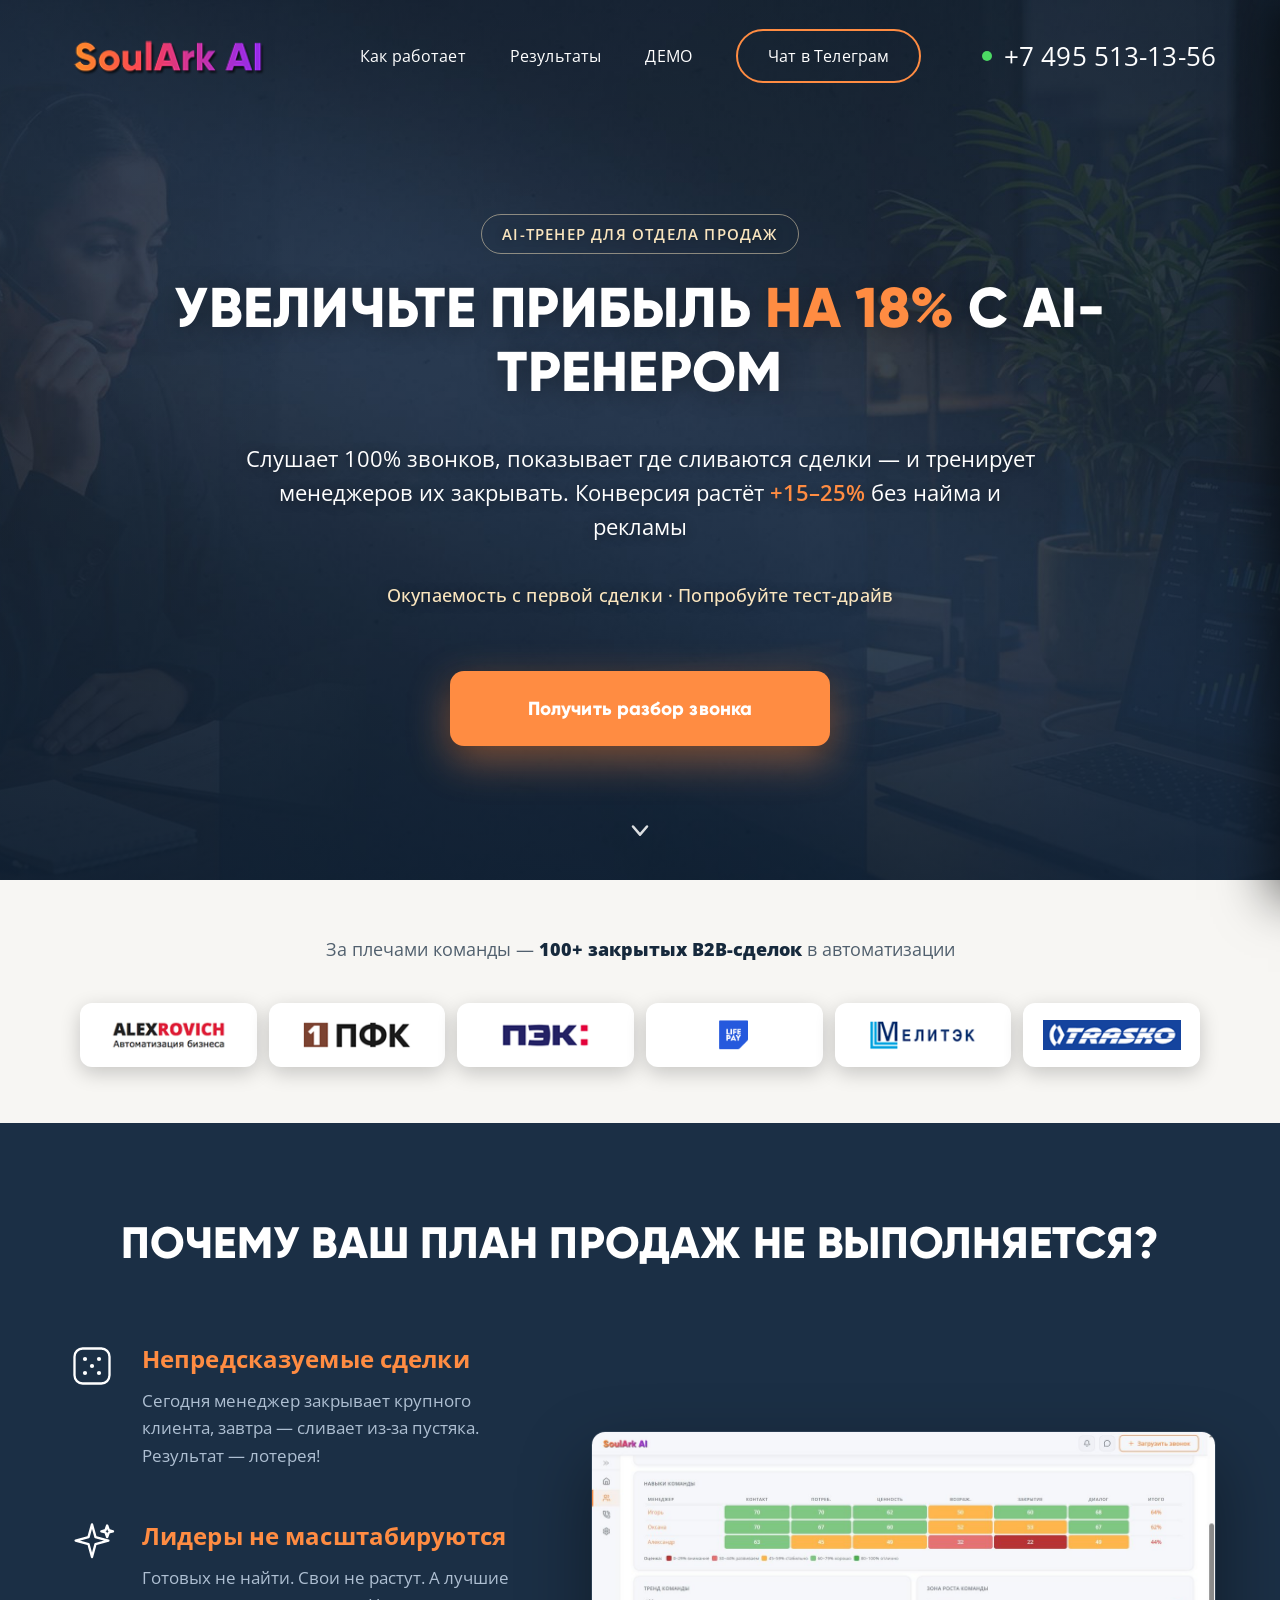
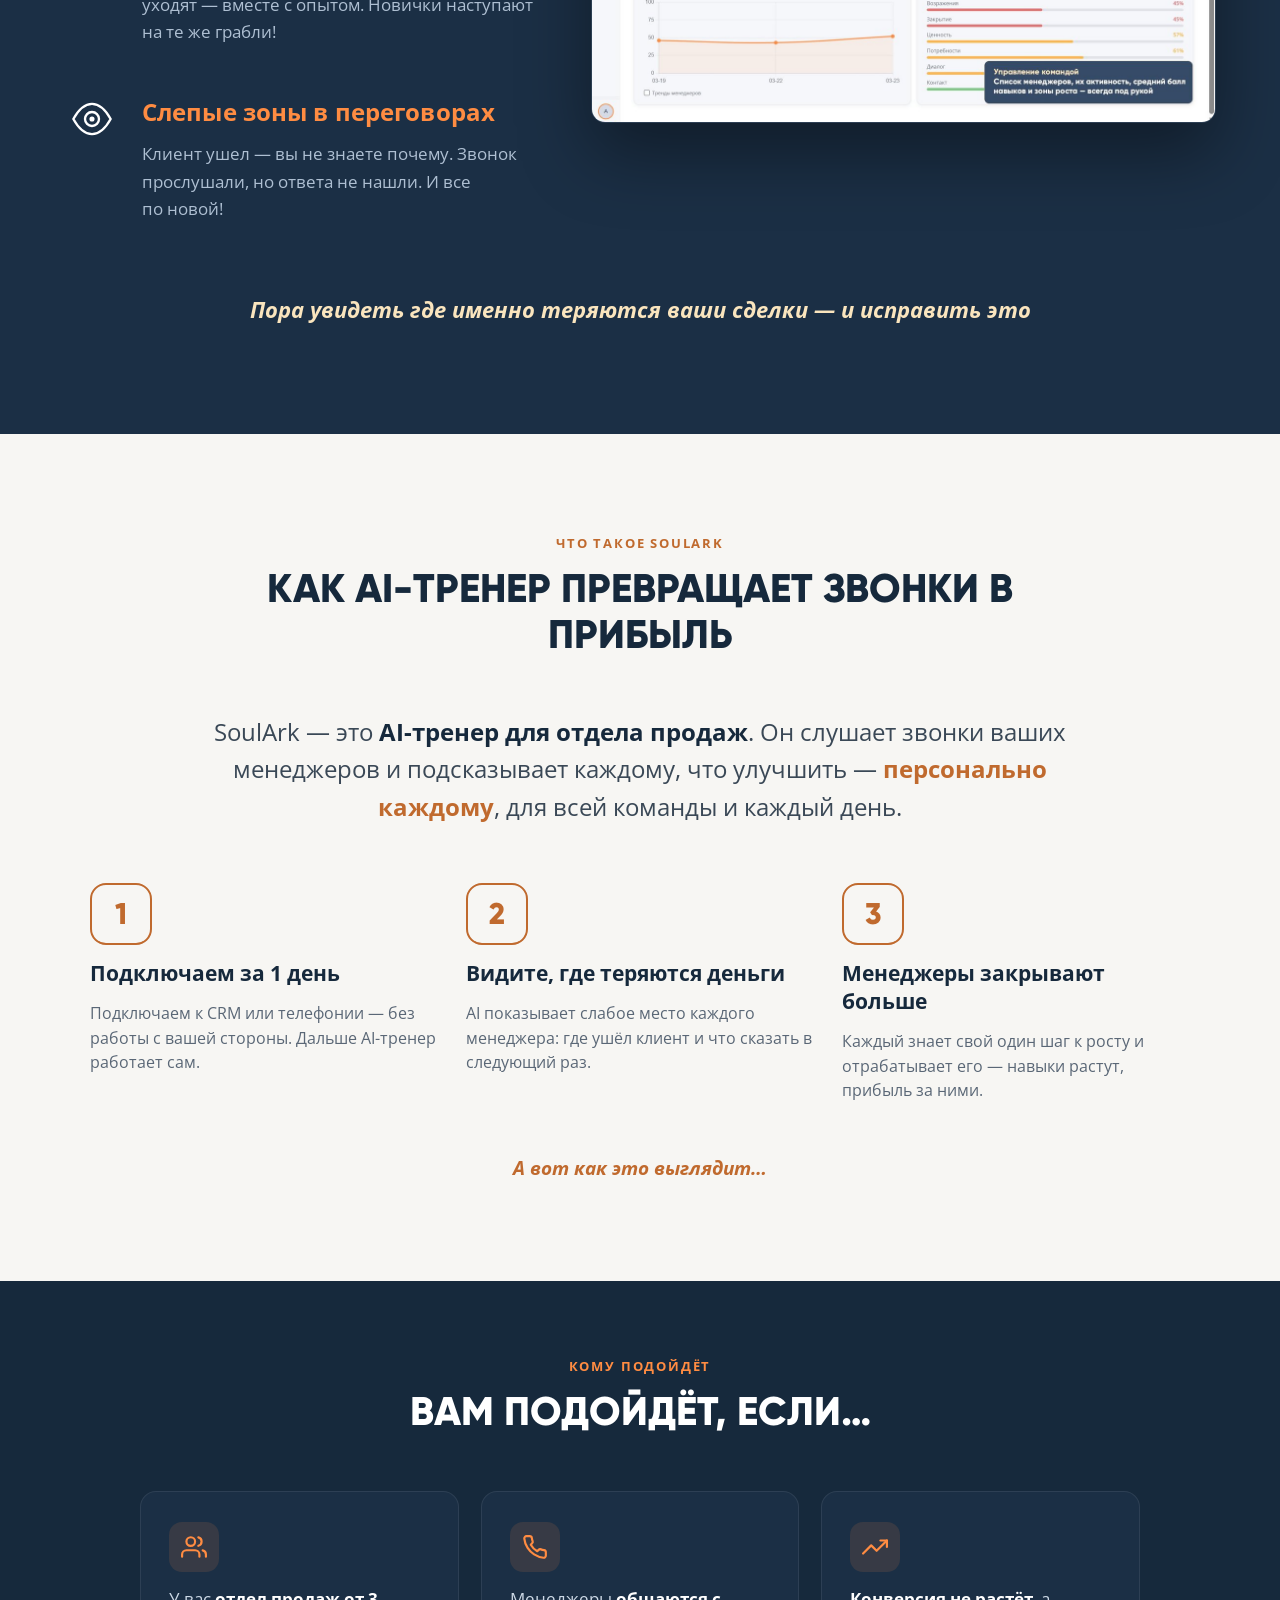
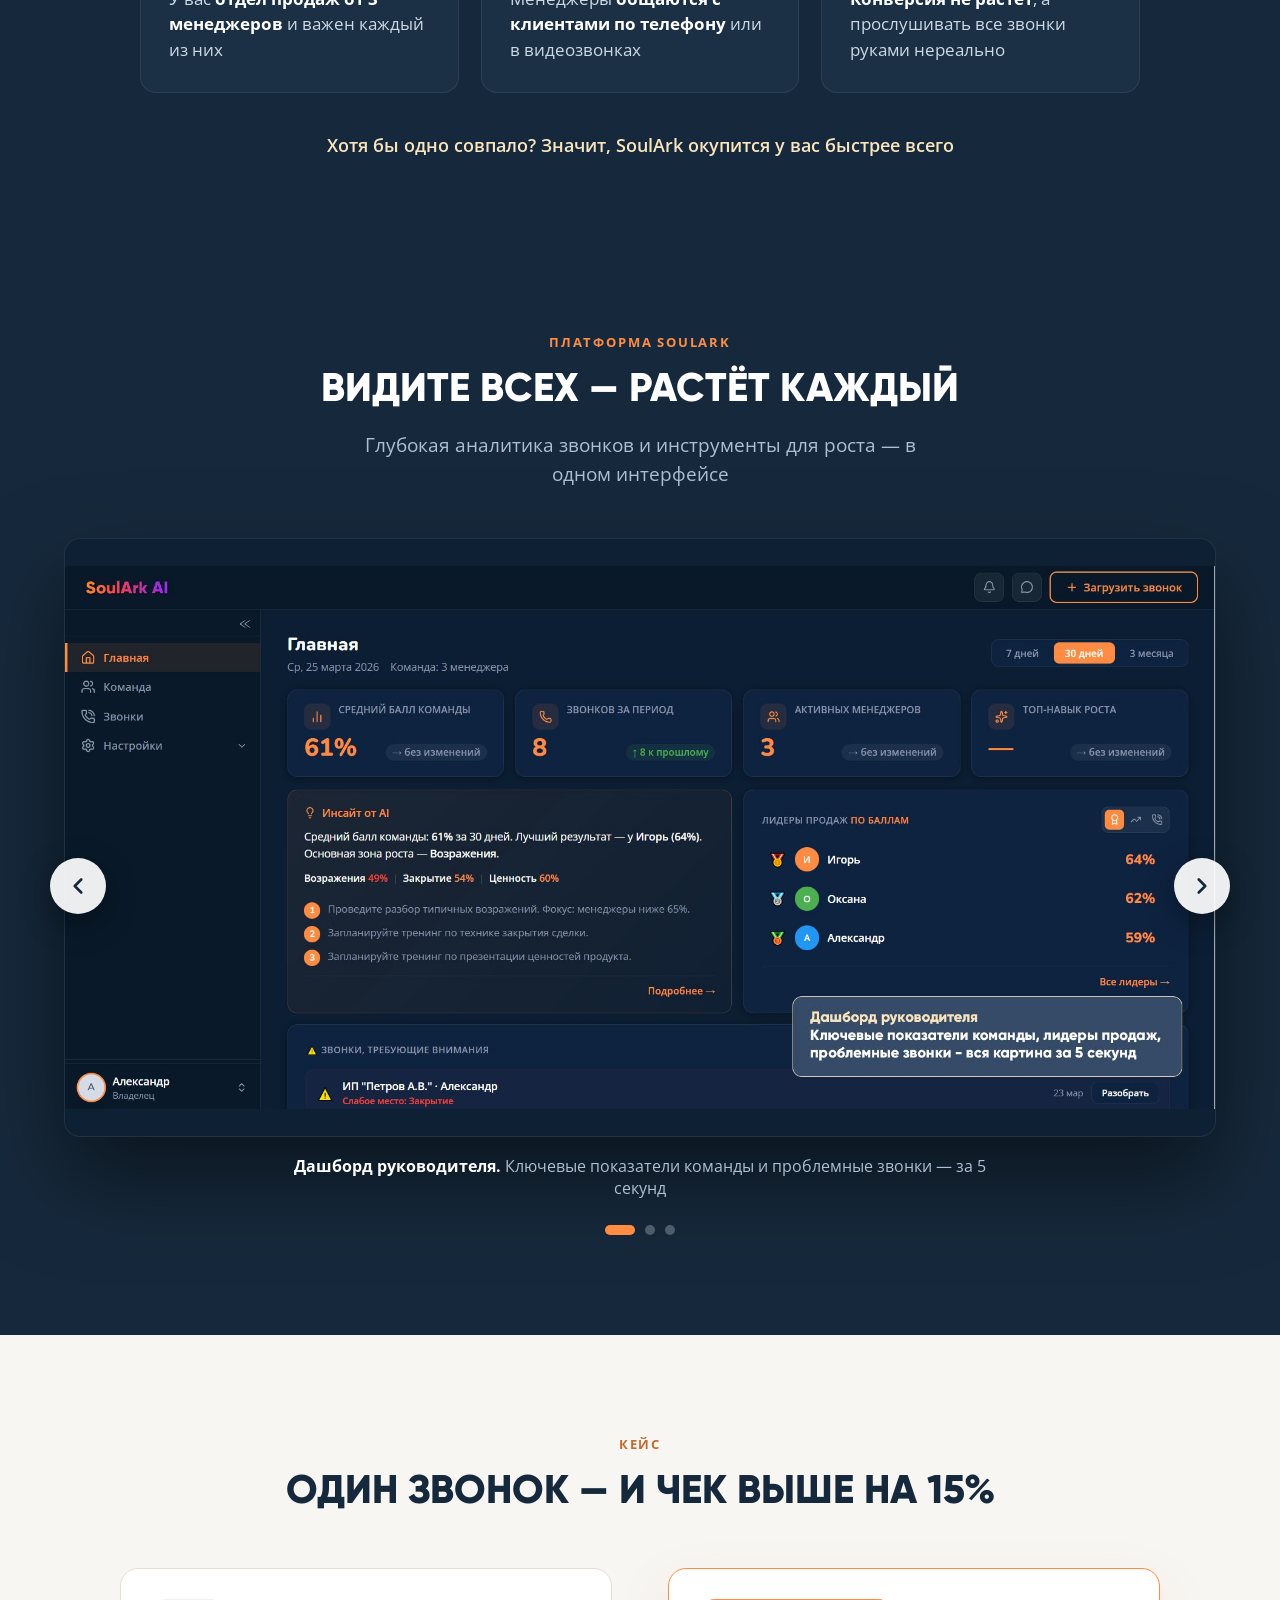
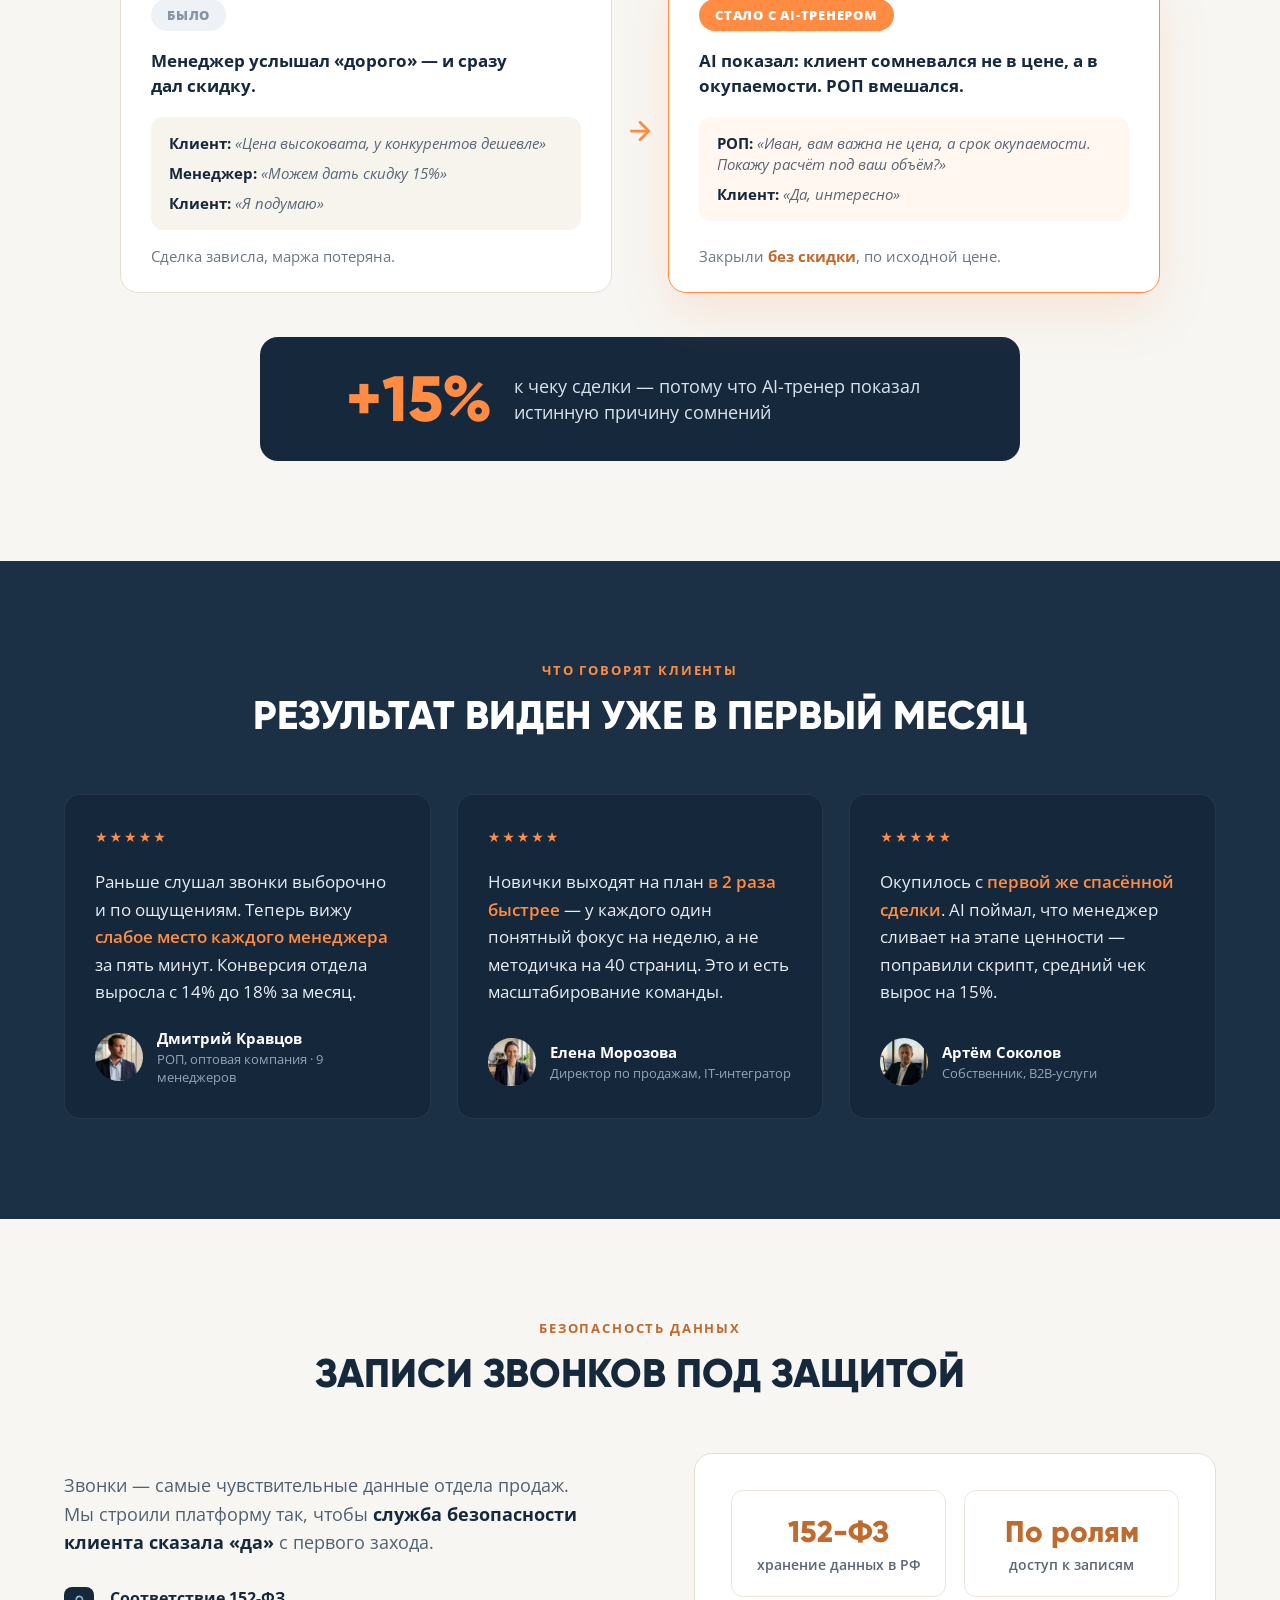
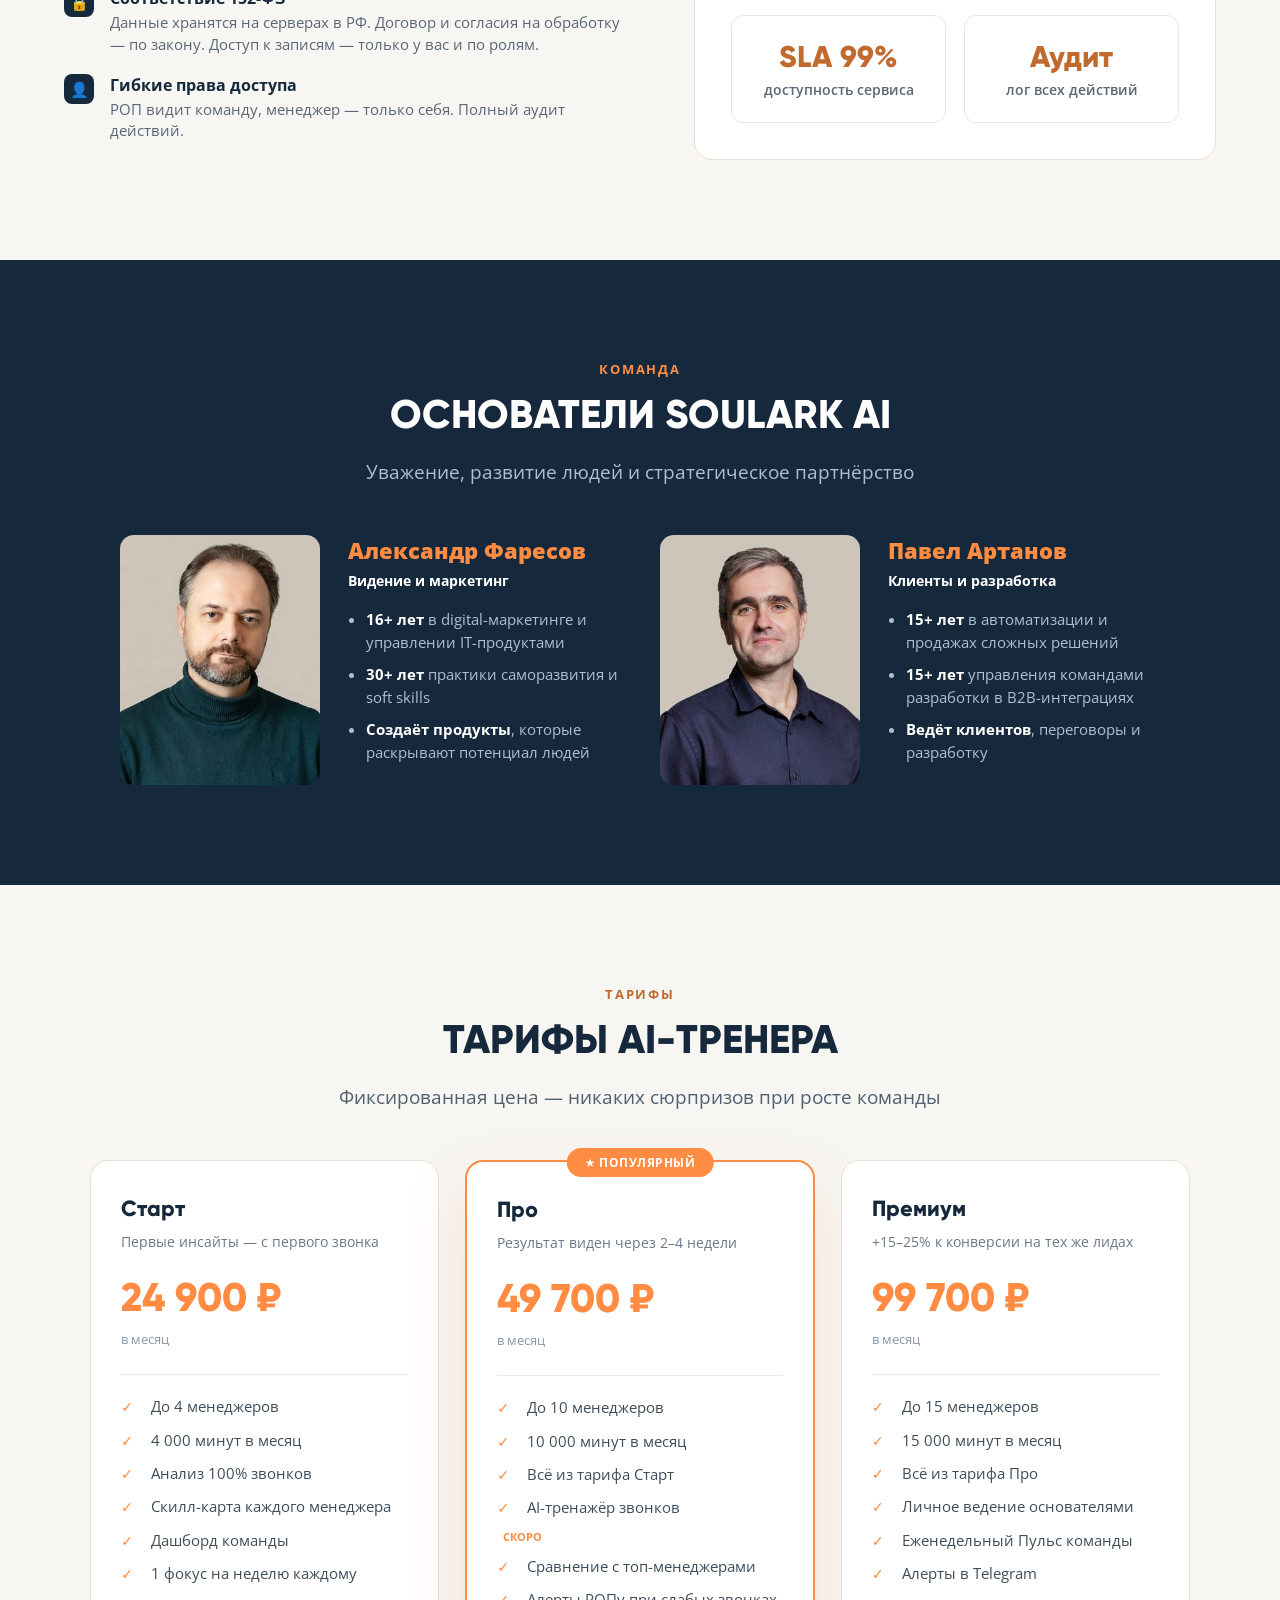
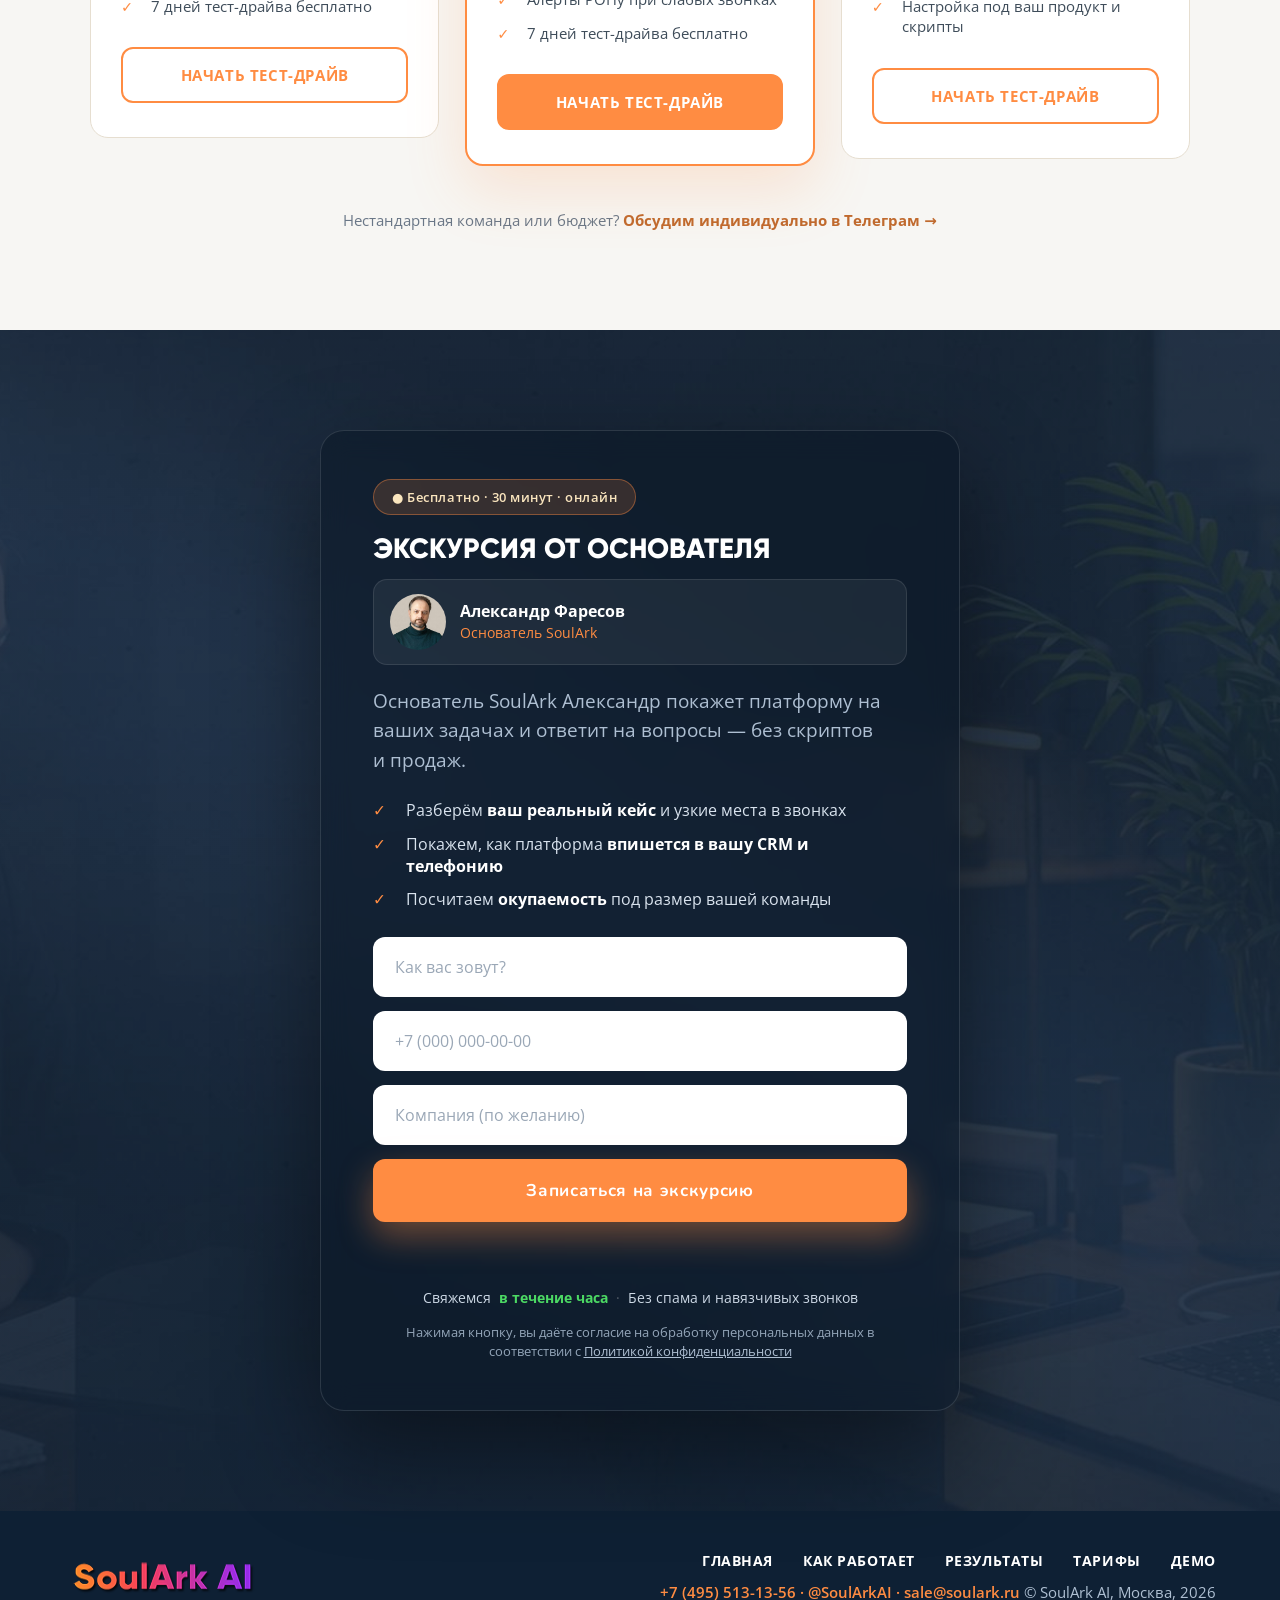
==== commit 4c4e6515: "Fix hamburger: CSS order, swipe overflow, form title wrap - Move .hamburger{display:none} BEFORE med" ====
--- a/index.html
+++ b/index.html
@@ -878,7 +878,7 @@
     border-radius: 24px; padding: 48px 52px;
     box-shadow: 0 40px 100px rgba(0,0,0,0.45);
   }
-  .form-card .sec-title { font-size: 28px; white-space: nowrap; }
+  .form-card .sec-title { font-size: 28px; }
   .form-eyebrow {
     display: inline-flex; align-items: center; gap: 9px; margin: 0 0 18px;
     padding: 8px 18px; border-radius: 999px; white-space: nowrap;
@@ -1081,6 +1081,21 @@
     .phone { font-size: 21px; }
     .hero-title { font-size: 44px; }
   }
+
+  /* ===== HAMBURGER ===== */
+  .hamburger {
+    display: none; flex-direction: column; justify-content: center; gap: 5px;
+    background: none; border: 2px solid rgba(255,255,255,0.22); border-radius: 10px;
+    cursor: pointer; padding: 10px 12px; flex-shrink: 0; margin-left: auto;
+  }
+  .hamburger span {
+    display: block; width: 22px; height: 2px; background: #fff; border-radius: 2px;
+    transition: transform .25s ease, opacity .25s ease;
+  }
+  .hamburger.open span:nth-child(1) { transform: translateY(7px) rotate(45deg); }
+  .hamburger.open span:nth-child(2) { opacity: 0; transform: scaleX(0); }
+  .hamburger.open span:nth-child(3) { transform: translateY(-7px) rotate(-45deg); }
+
   @media (max-width: 900px) {
     .hero { min-height: 680px; }
     .hero-inner { padding: 20px 24px 60px; }
@@ -1101,20 +1116,6 @@
     .hero-subtitle { font-size: 15px; }
   }
 
-  /* ===== HAMBURGER ===== */
-  .hamburger {
-    display: none; flex-direction: column; justify-content: center; gap: 5px;
-    background: none; border: 2px solid rgba(255,255,255,0.22); border-radius: 10px;
-    cursor: pointer; padding: 10px 12px; flex-shrink: 0; margin-left: auto;
-  }
-  .hamburger span {
-    display: block; width: 22px; height: 2px; background: #fff; border-radius: 2px;
-    transition: transform .25s ease, opacity .25s ease;
-  }
-  .hamburger.open span:nth-child(1) { transform: translateY(7px) rotate(45deg); }
-  .hamburger.open span:nth-child(2) { opacity: 0; transform: scaleX(0); }
-  .hamburger.open span:nth-child(3) { transform: translateY(-7px) rotate(-45deg); }
-
   /* ===== MOBILE MENU ===== */
   .mob-overlay {
     position: fixed; inset: 0; background: rgba(0,0,0,0.55); z-index: 199;
@@ -1122,14 +1123,15 @@
   }
   .mob-overlay.open { opacity: 1; pointer-events: auto; }
   .mob-menu {
-    position: fixed; top: 0; right: -100%; width: min(320px, 88vw); height: 100%;
+    position: fixed; top: 0; right: 0; width: min(320px, 88vw); height: 100%;
     background: #0B1E33; border-left: 1px solid rgba(255,255,255,0.1);
     z-index: 200; display: flex; flex-direction: column; padding: 28px 28px 40px;
-    transition: right .3s cubic-bezier(.4,0,.2,1);
+    transform: translateX(100%);
+    transition: transform .3s cubic-bezier(.4,0,.2,1);
     box-shadow: -12px 0 48px rgba(0,0,0,0.55);
     overflow-y: auto;
   }
-  .mob-menu.open { right: 0; }
+  .mob-menu.open { transform: translateX(0); }
   .mob-head {
     display: flex; align-items: center; justify-content: space-between; margin-bottom: 40px;
   }
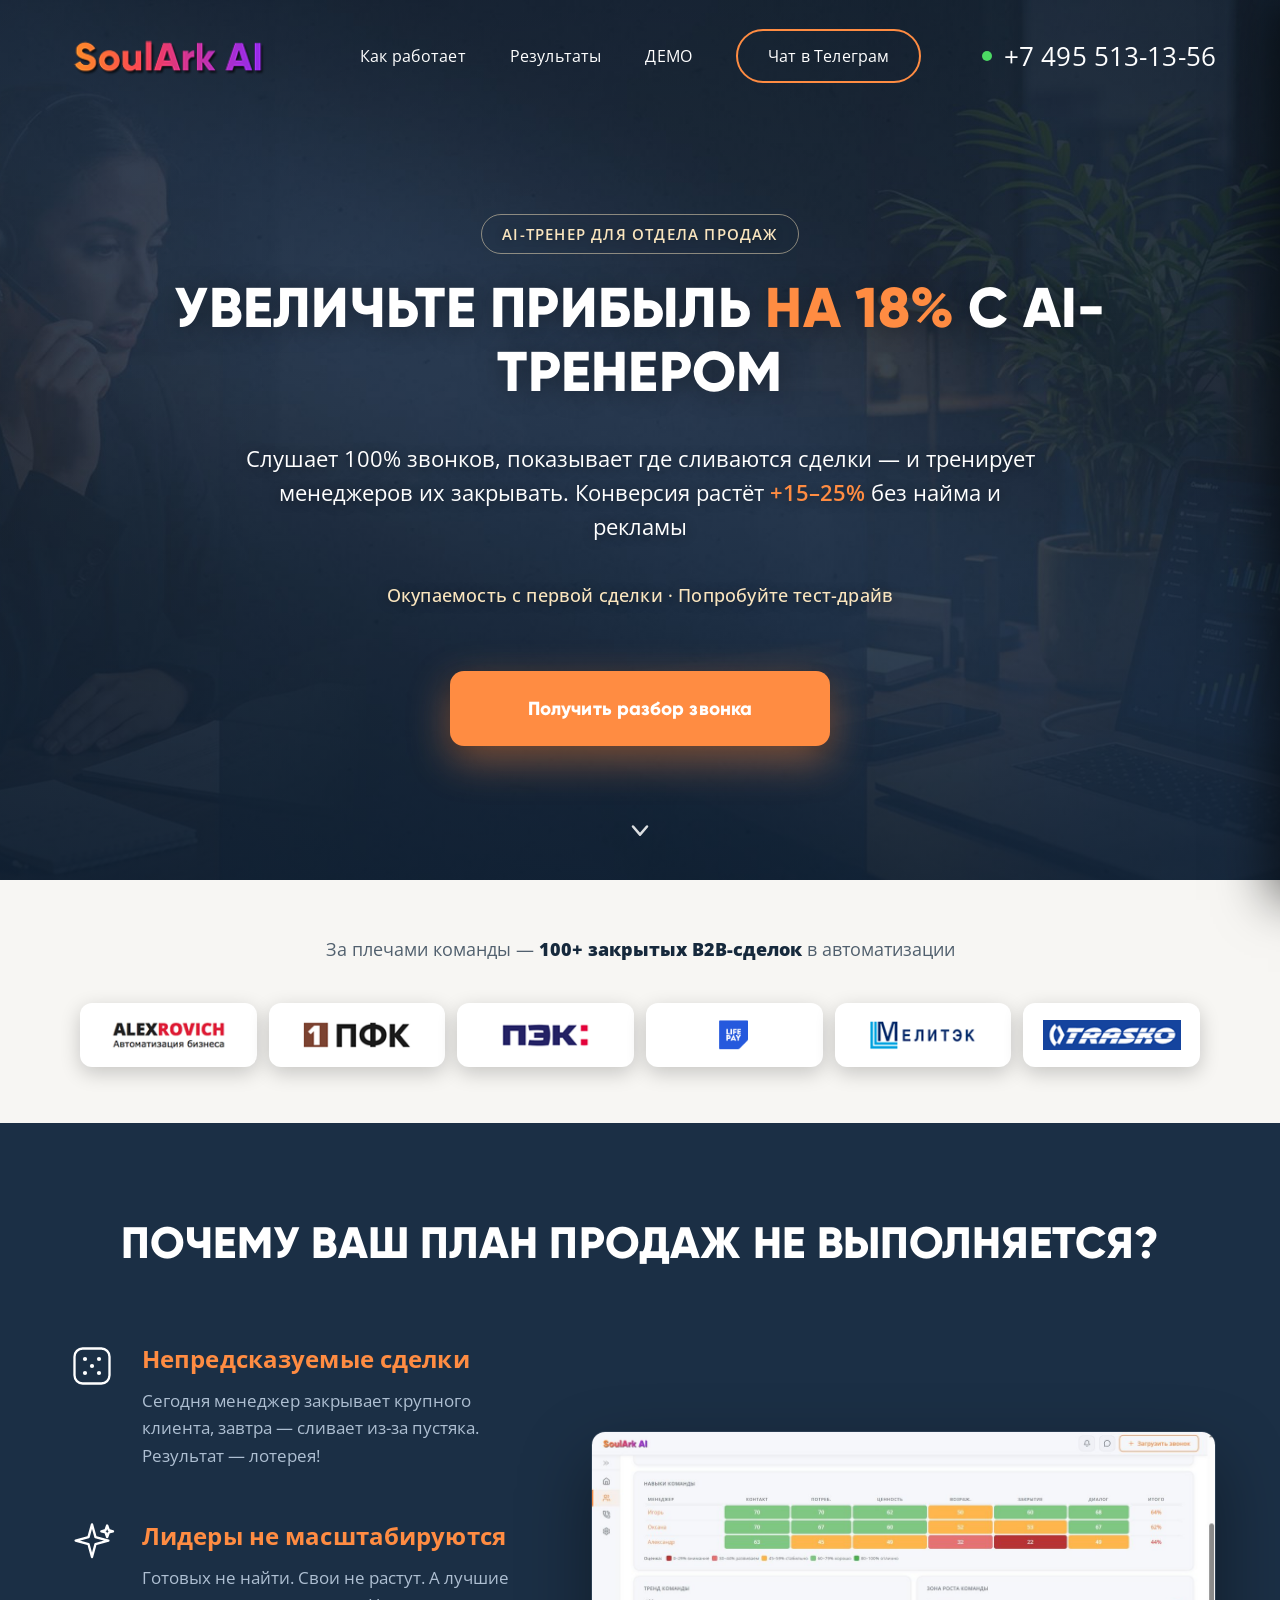
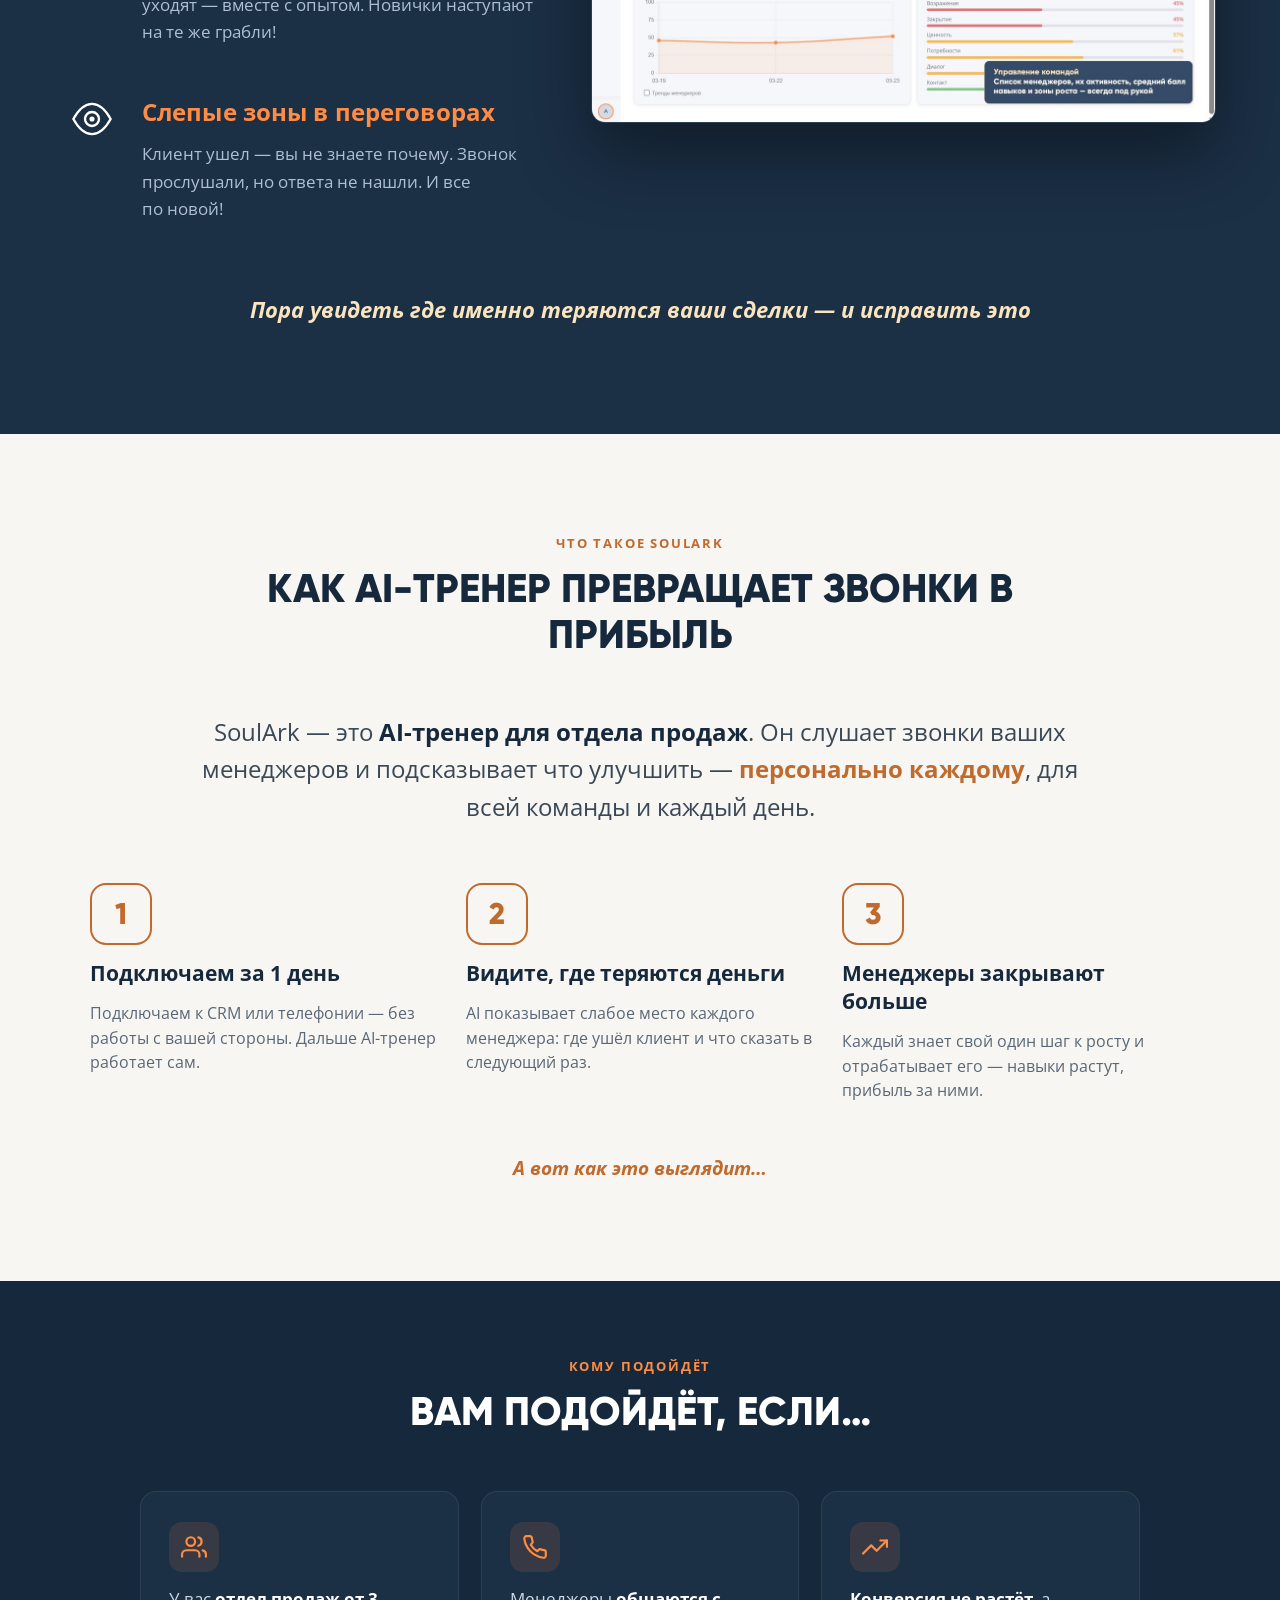
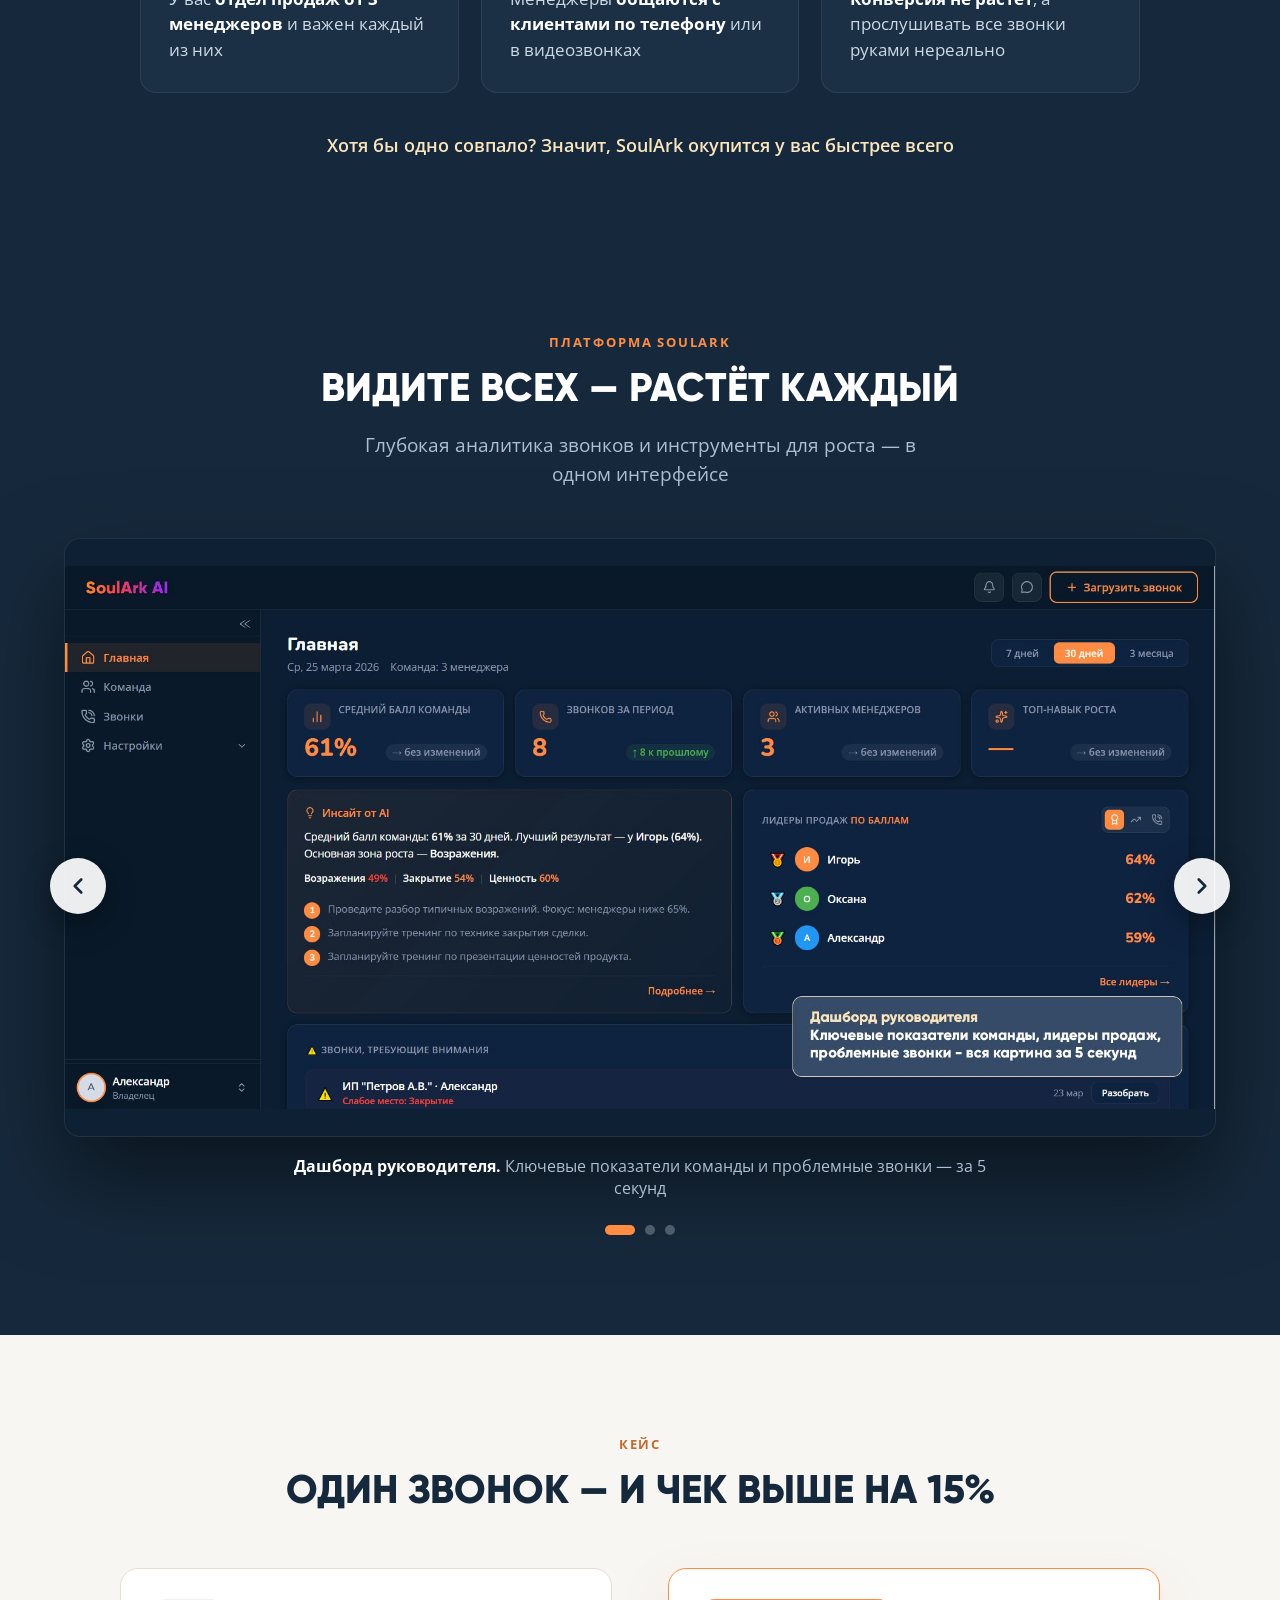
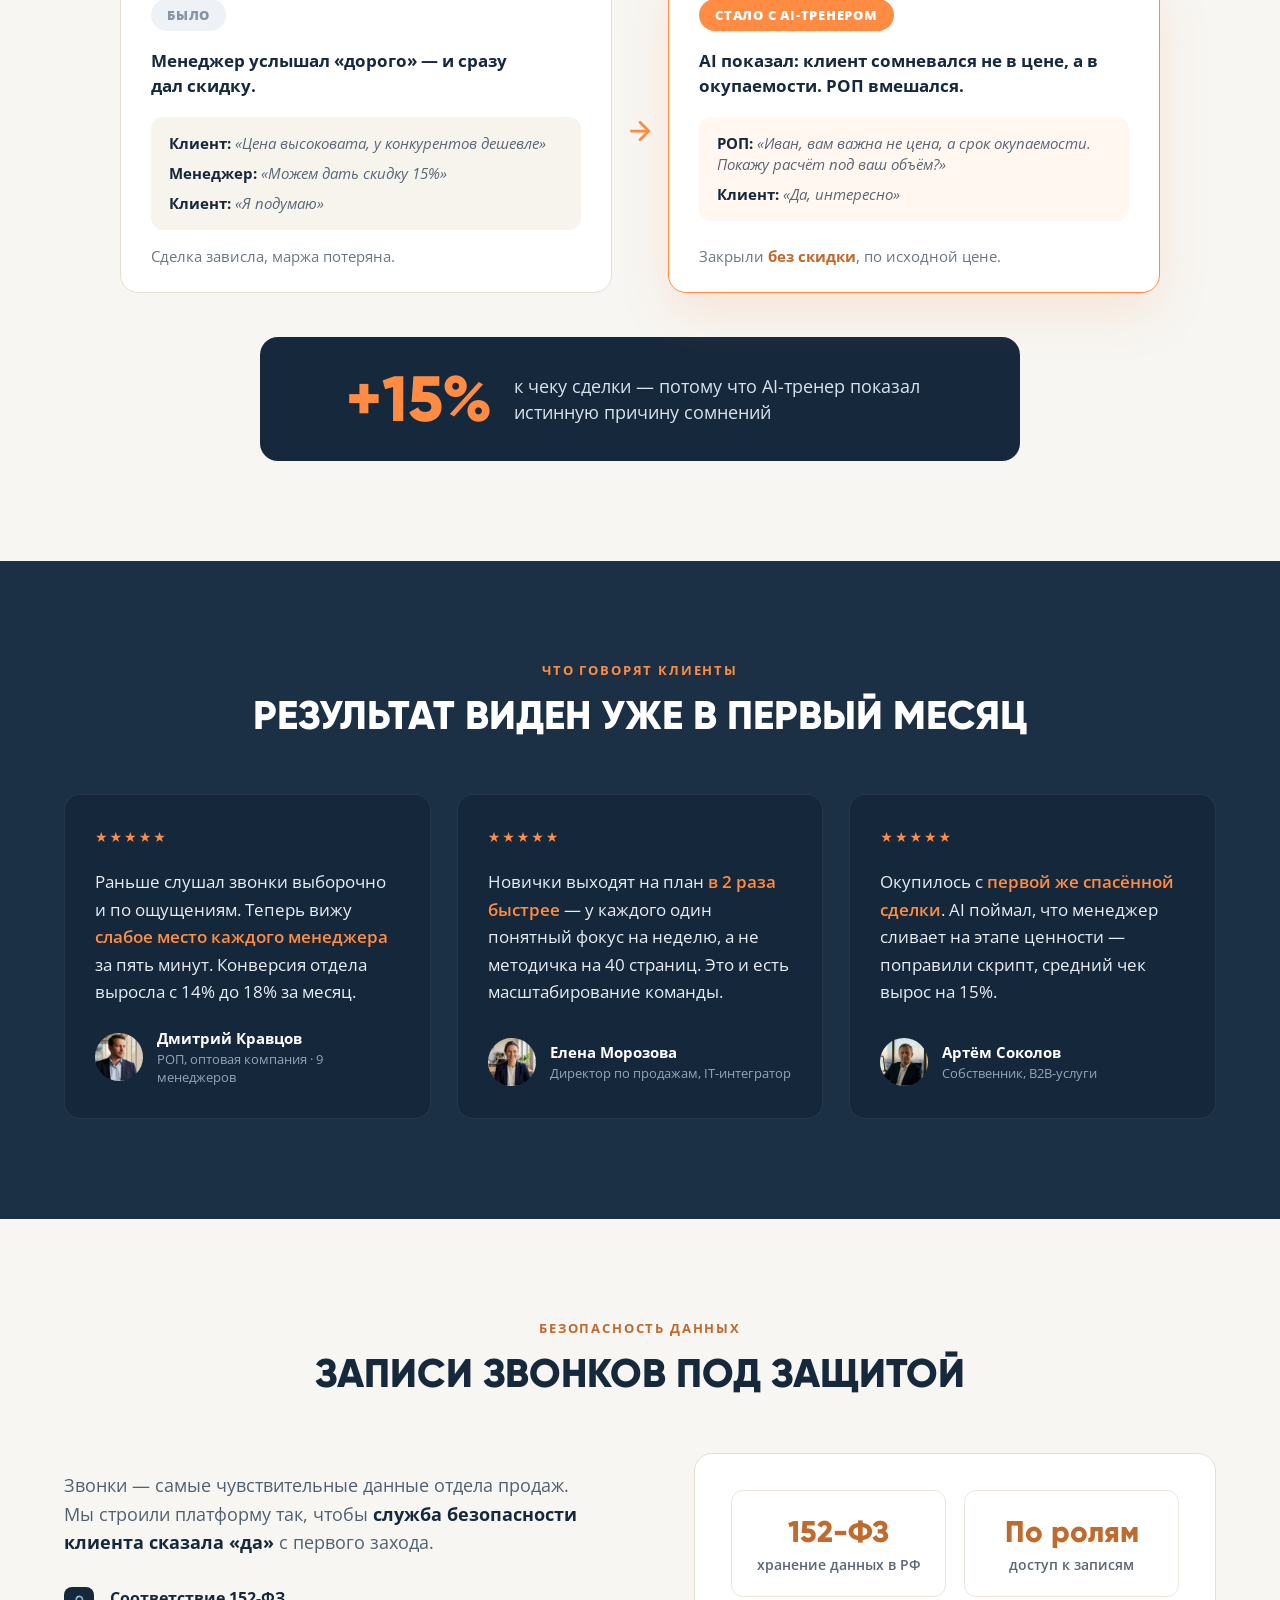
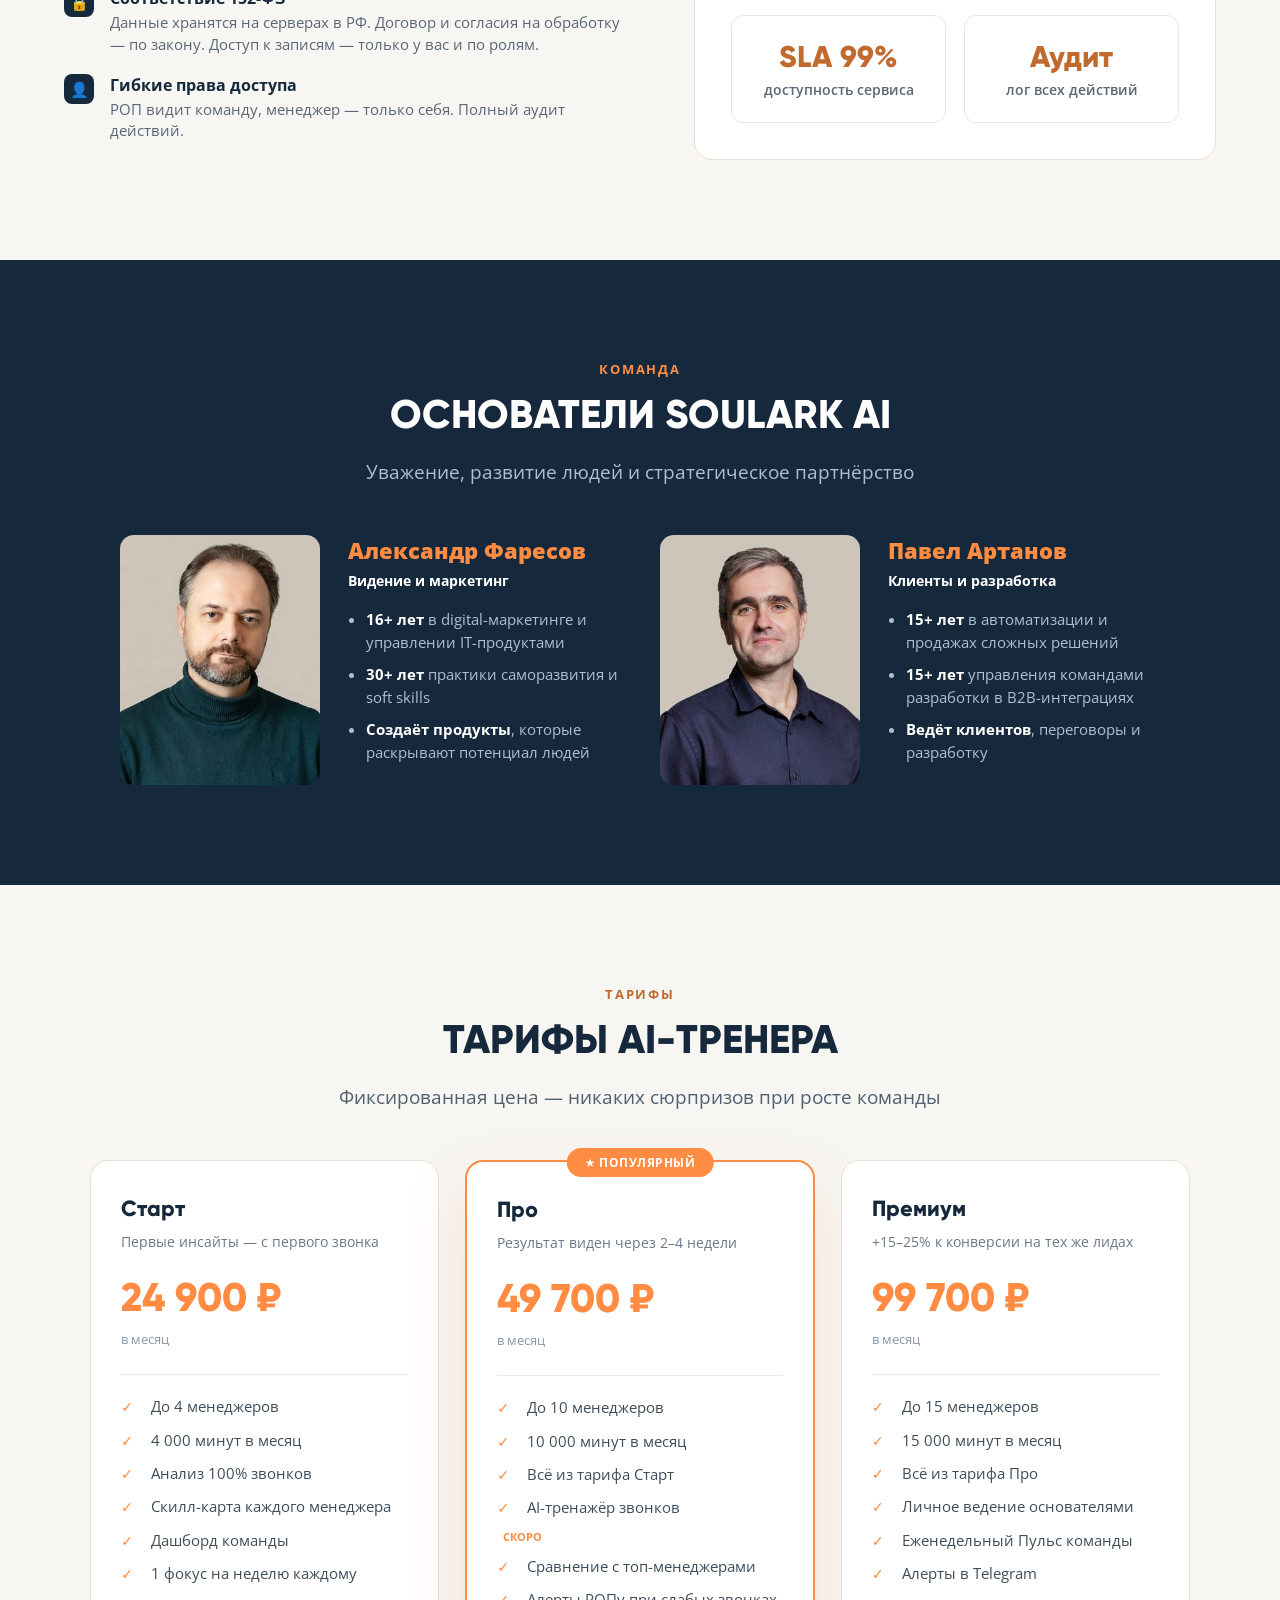
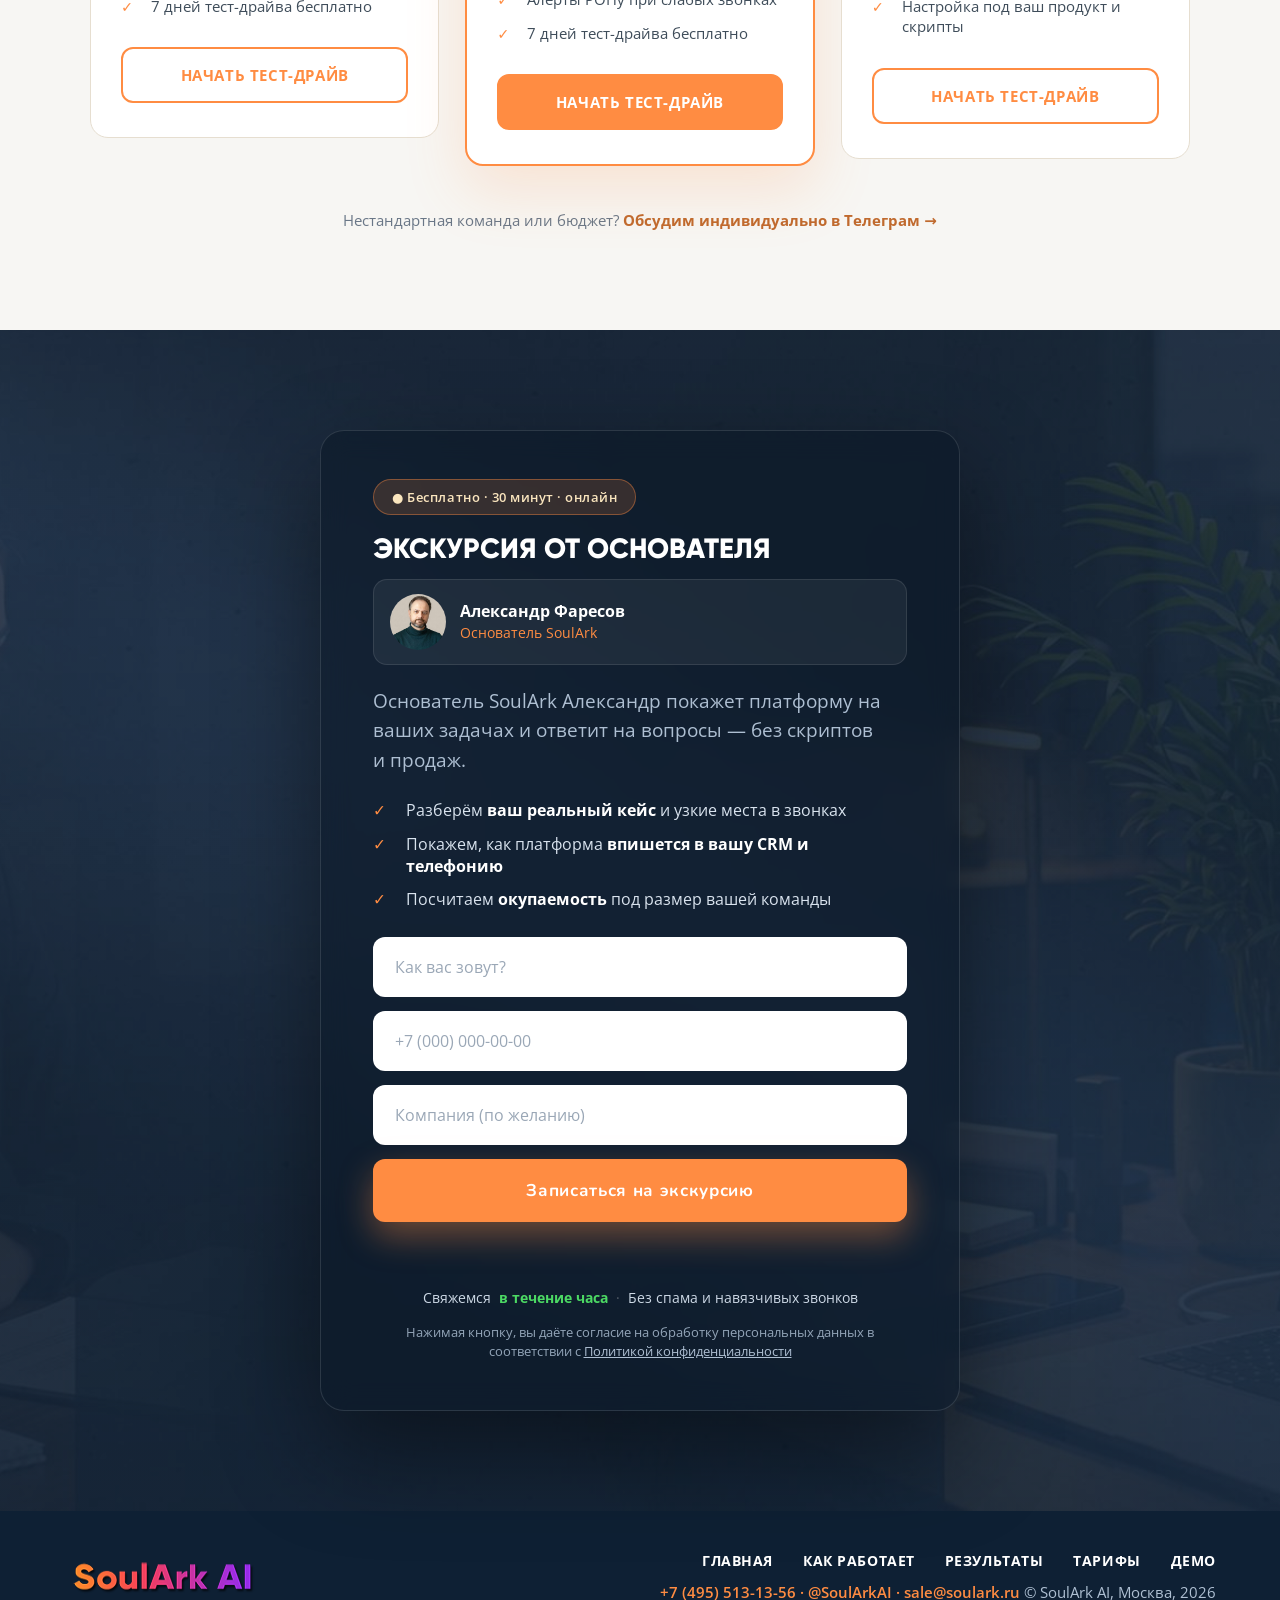
==== commit 2270d2f2: "Update index.html" ====
--- a/index.html
+++ b/index.html
@@ -1305,7 +1305,7 @@
     <p class="eyebrow">Что такое SoulArk</p>
     <h2 class="sec-title">Как AI-тренер превращает звонки в прибыль</h2>
     <p class="define">
-      SoulArk — это <b>AI-тренер для отдела продаж</b>. Он слушает звонки ваших менеджеров и подсказывает каждому, что улучшить — <span class="hl">персонально каждому</span>, для всей команды и каждый день.
+      SoulArk — это <b>AI-тренер для отдела продаж</b>. Он слушает звонки ваших менеджеров и подсказывает что улучшить — <span class="hl">персонально каждому</span>, для всей команды и каждый день.
     </p>
     <div class="steps-grid">
       <div class="step">
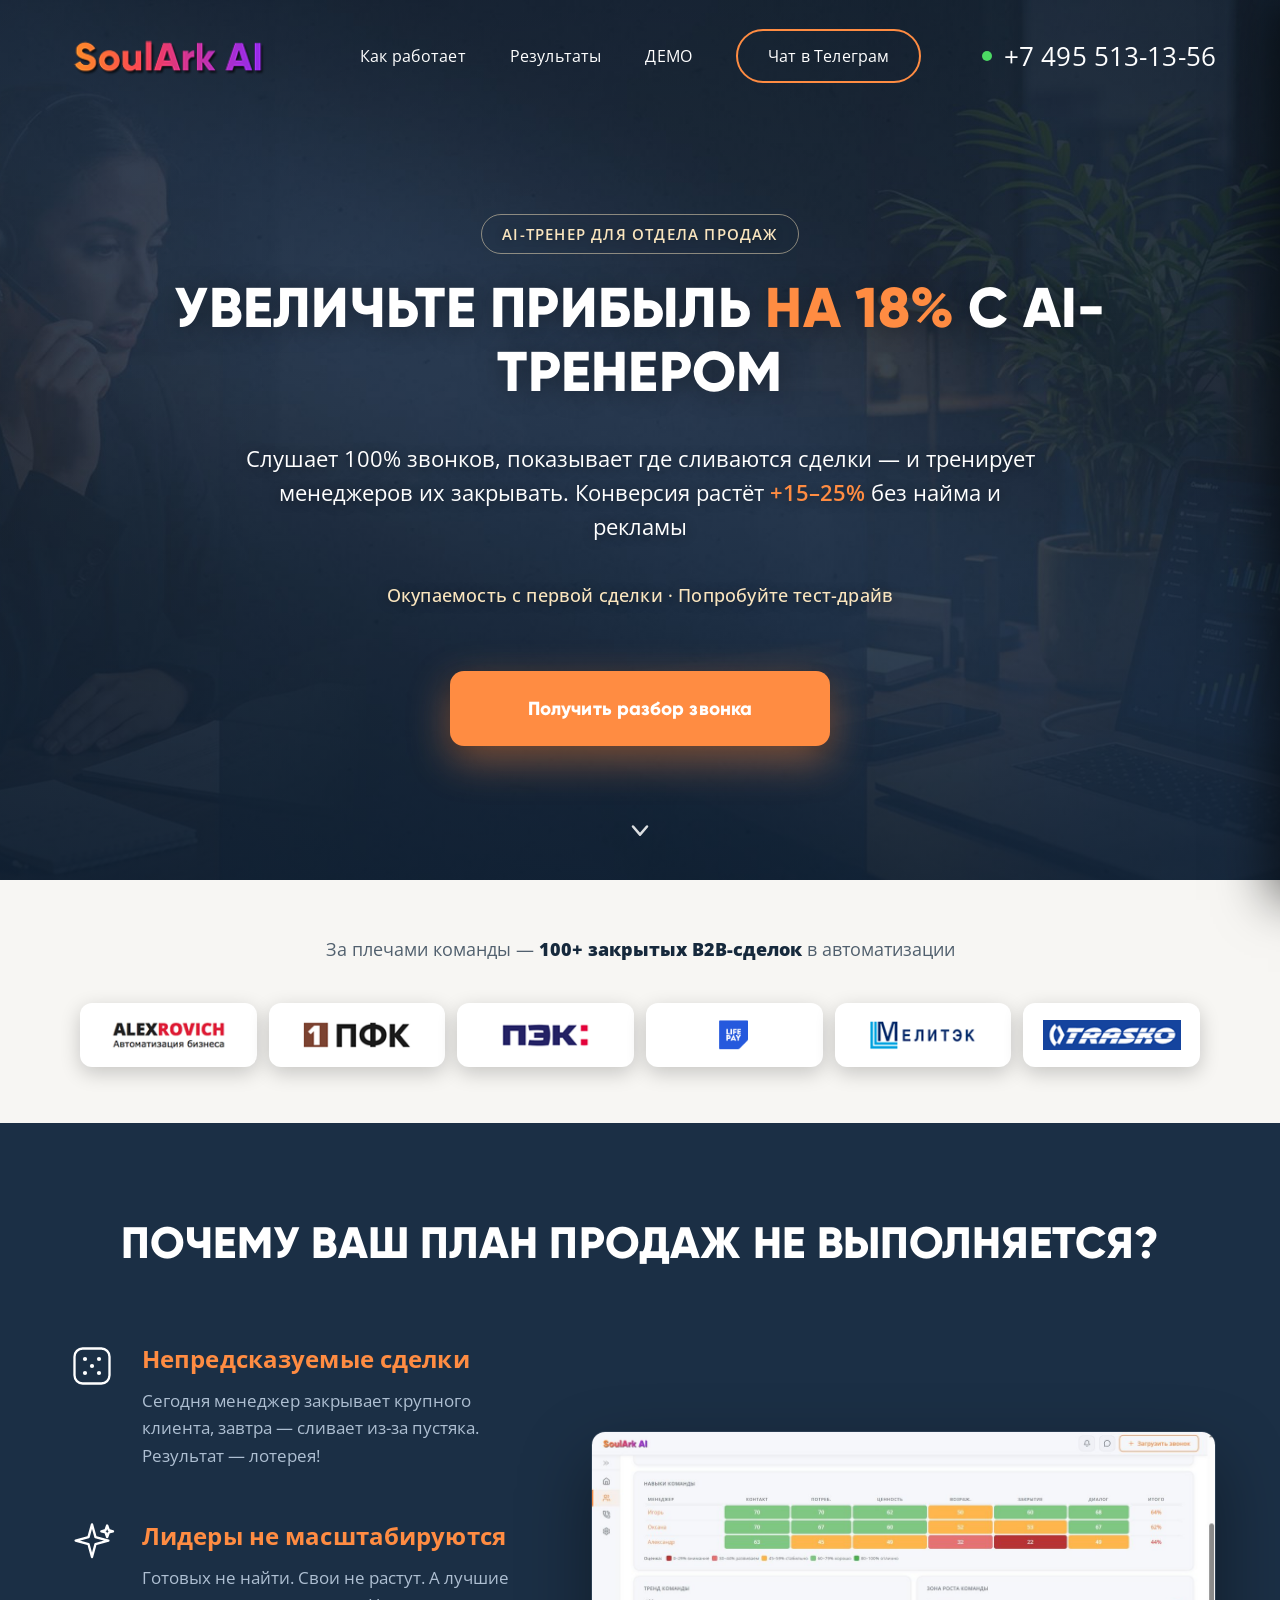
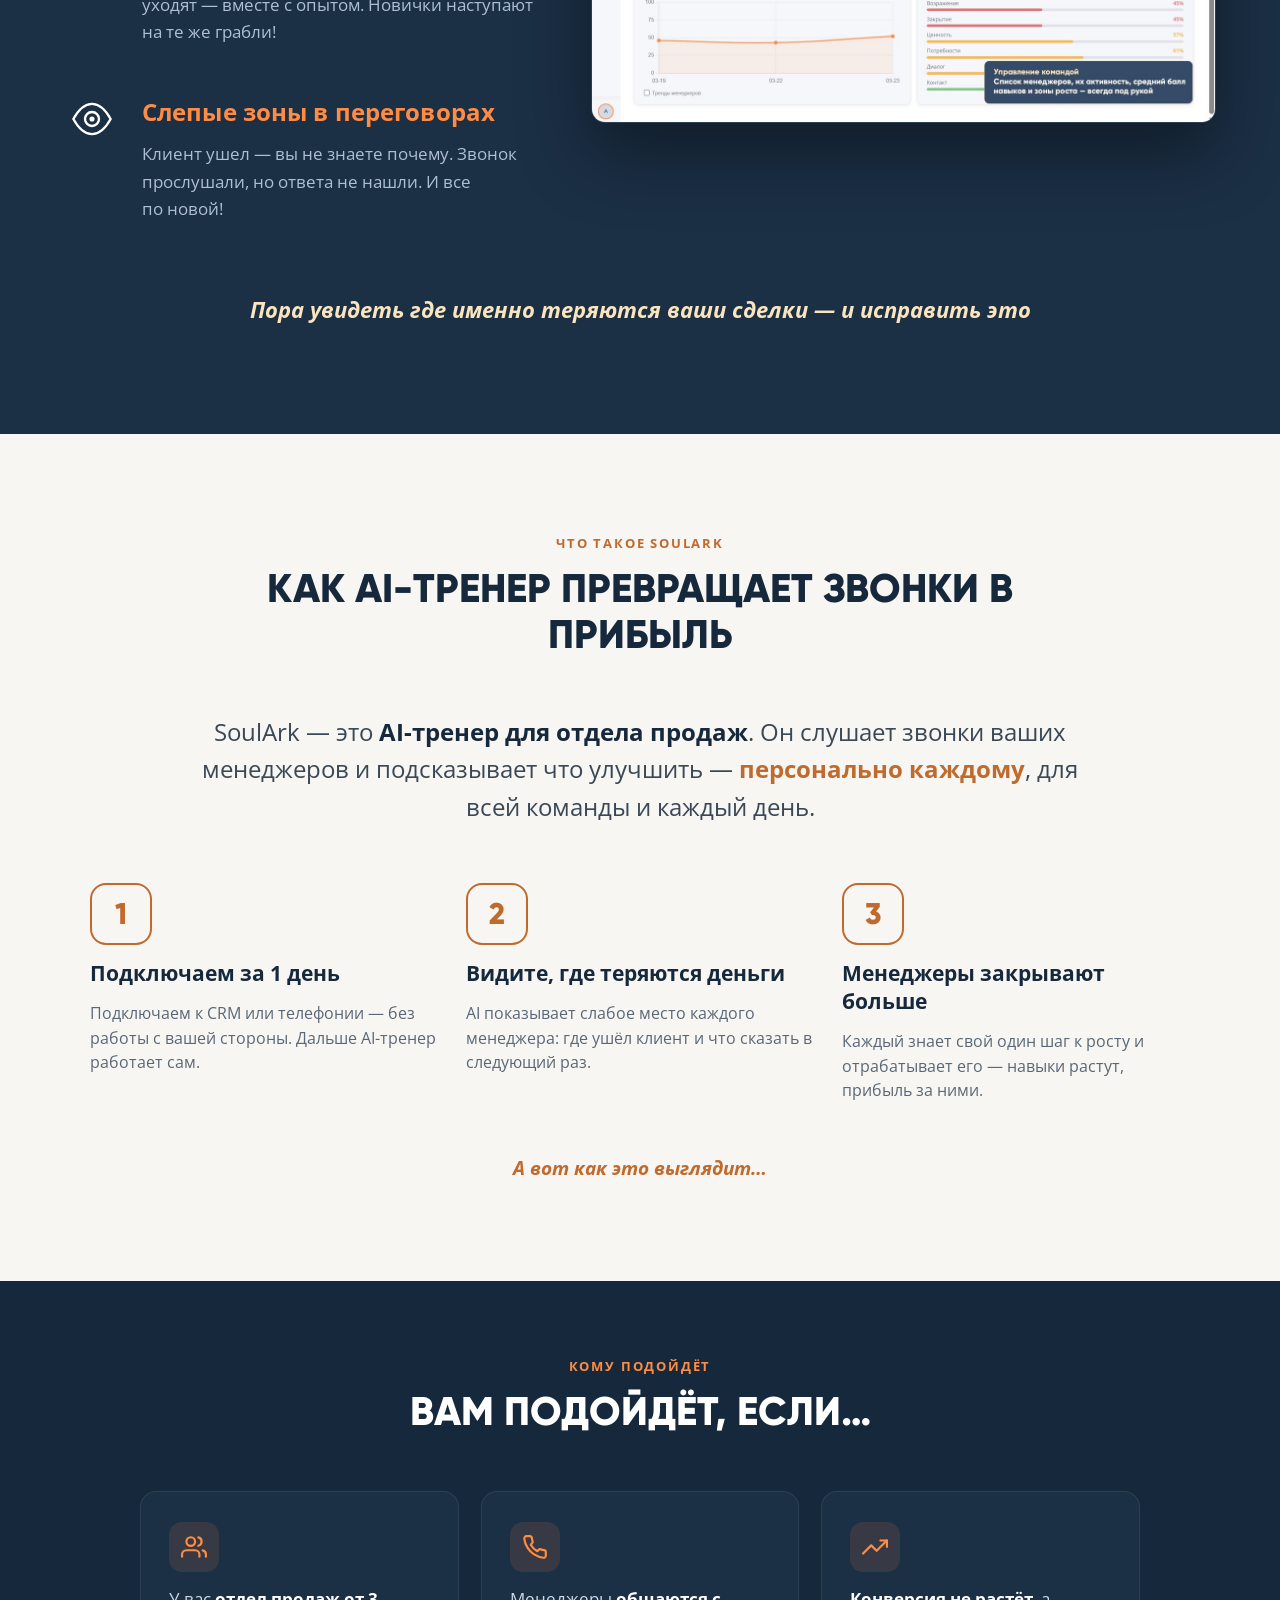
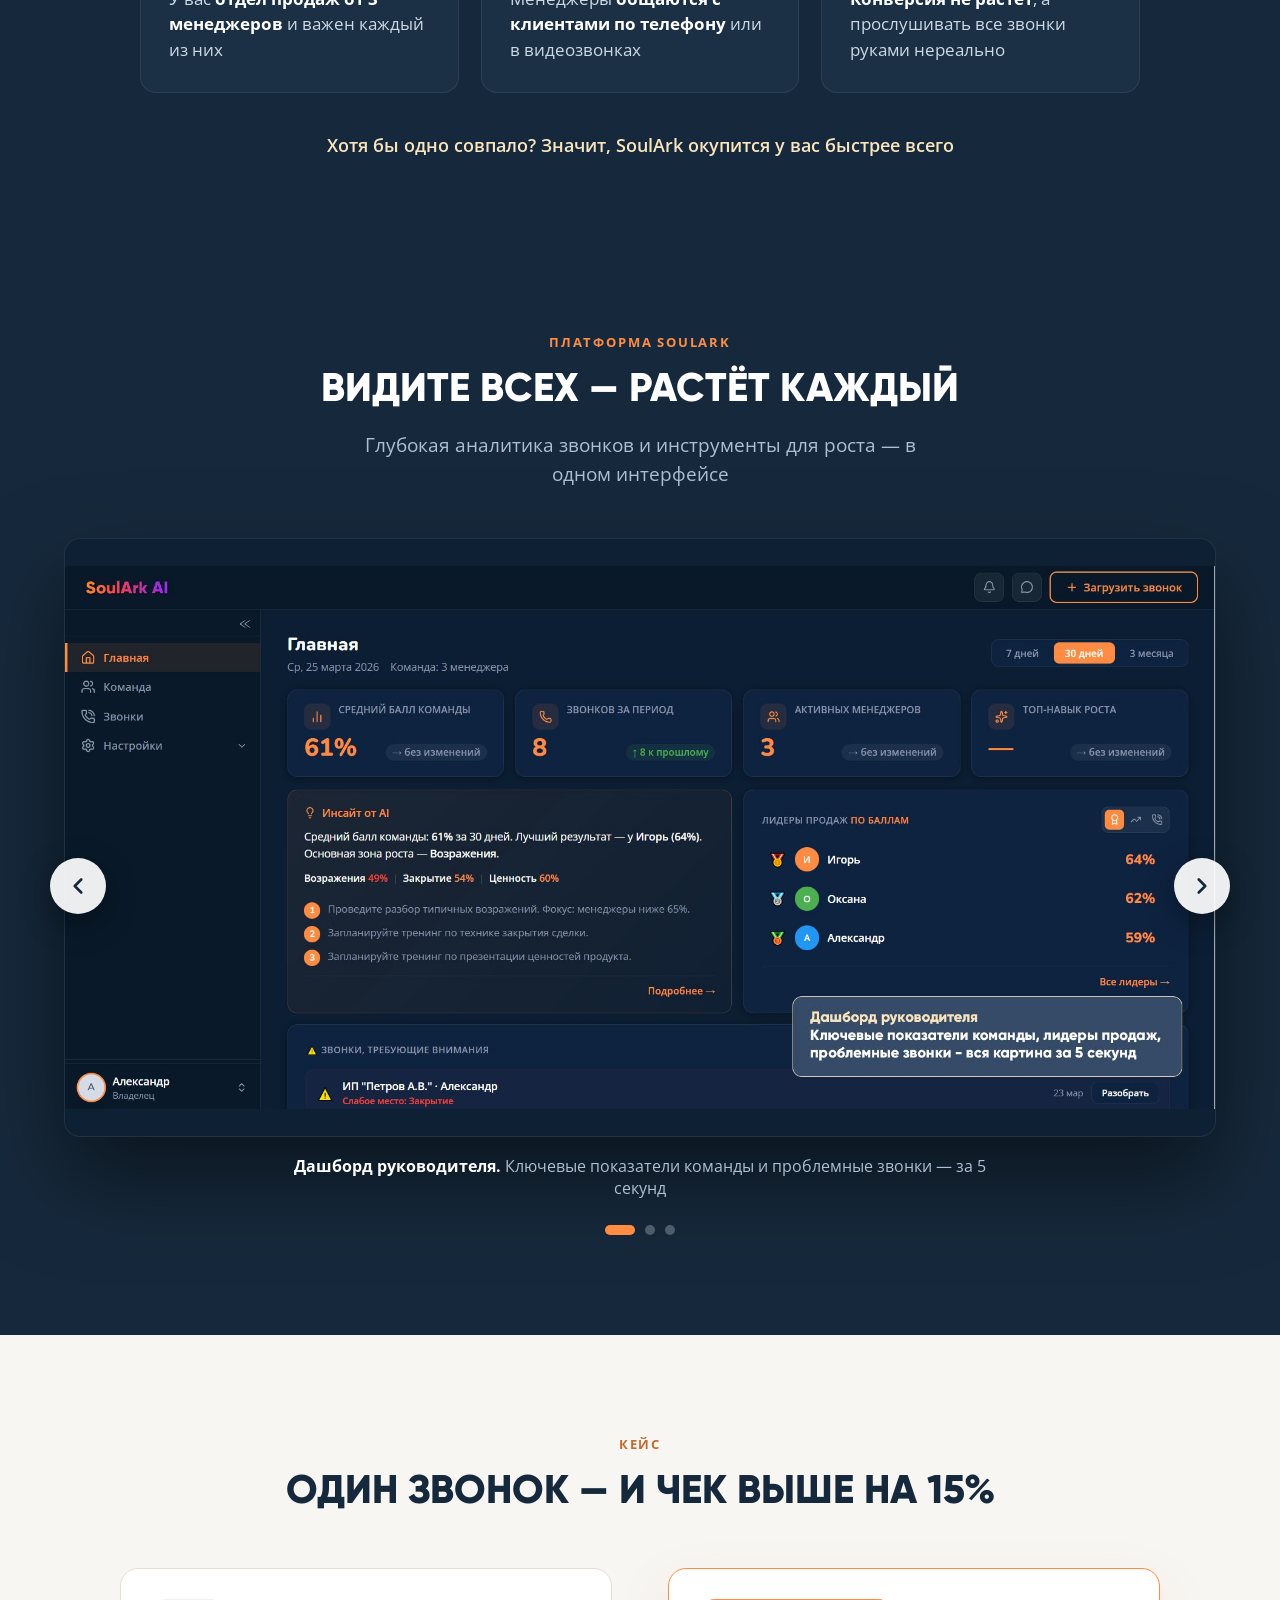
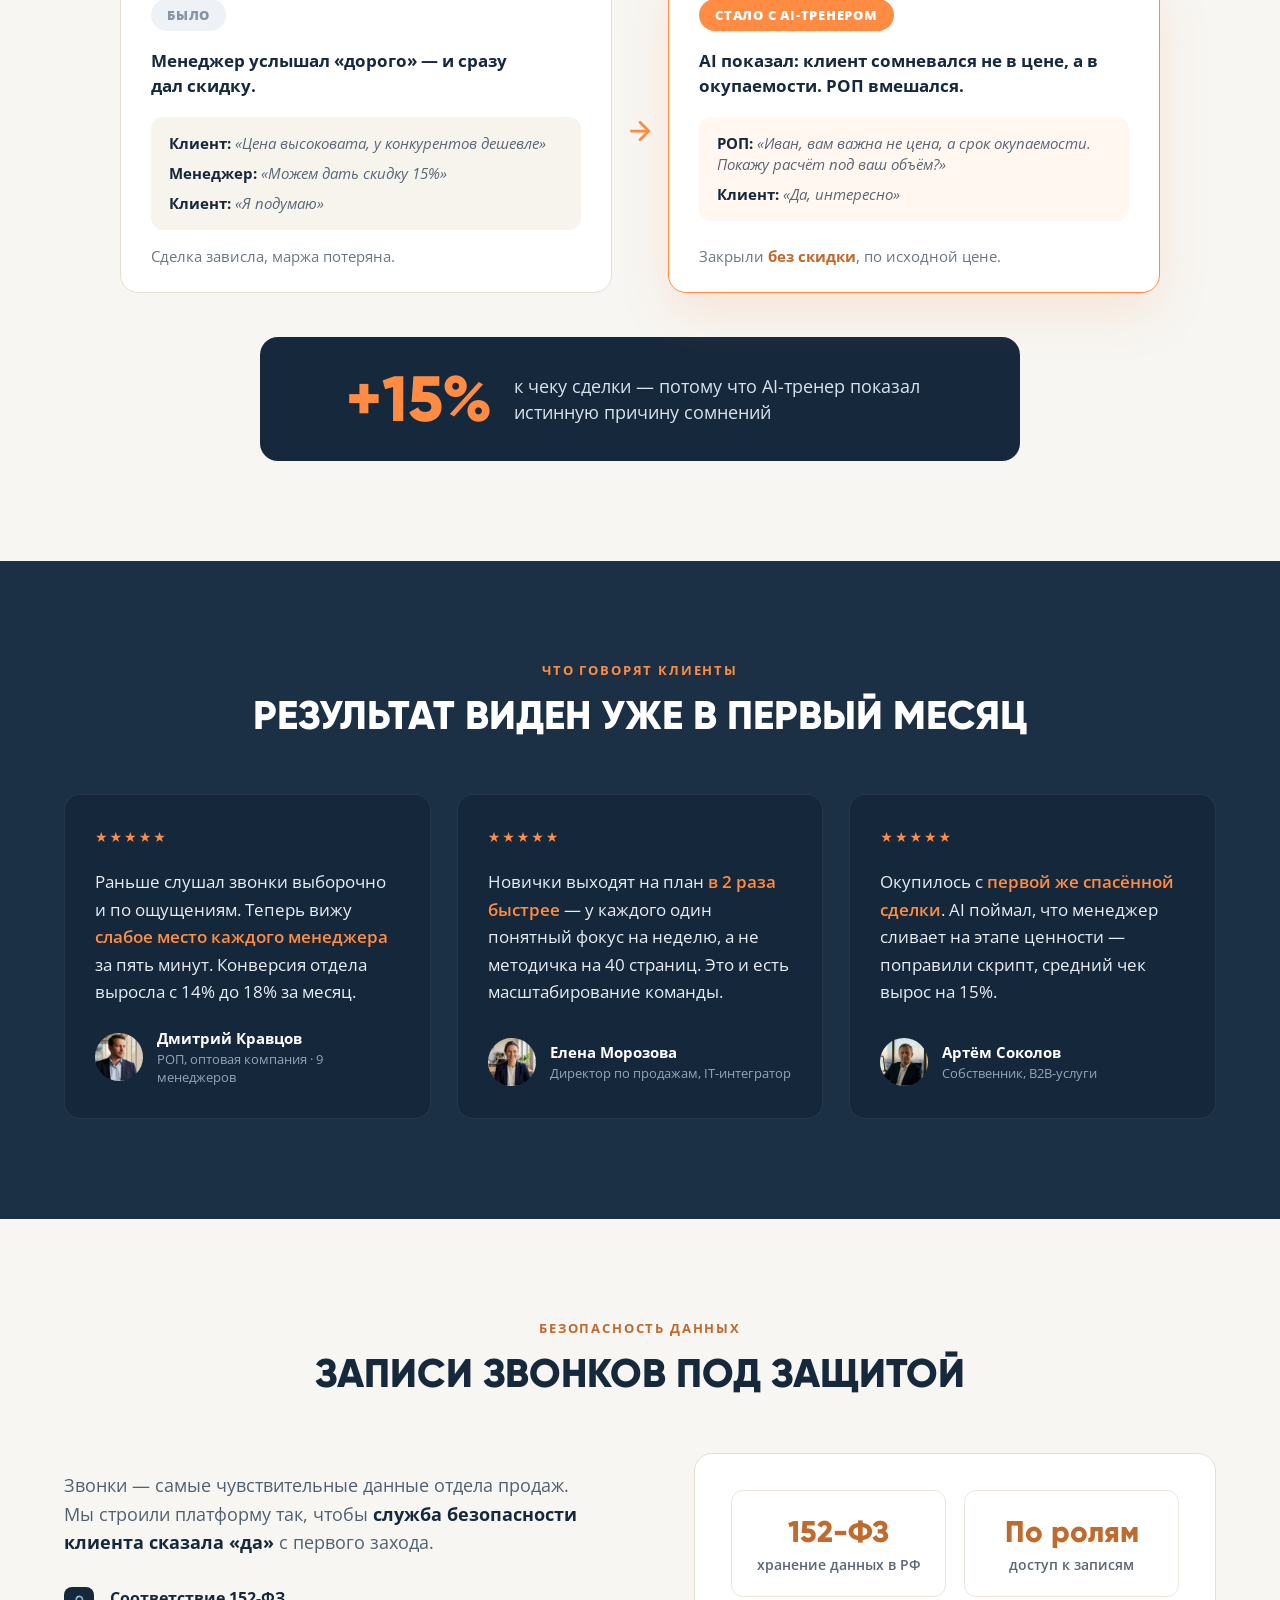
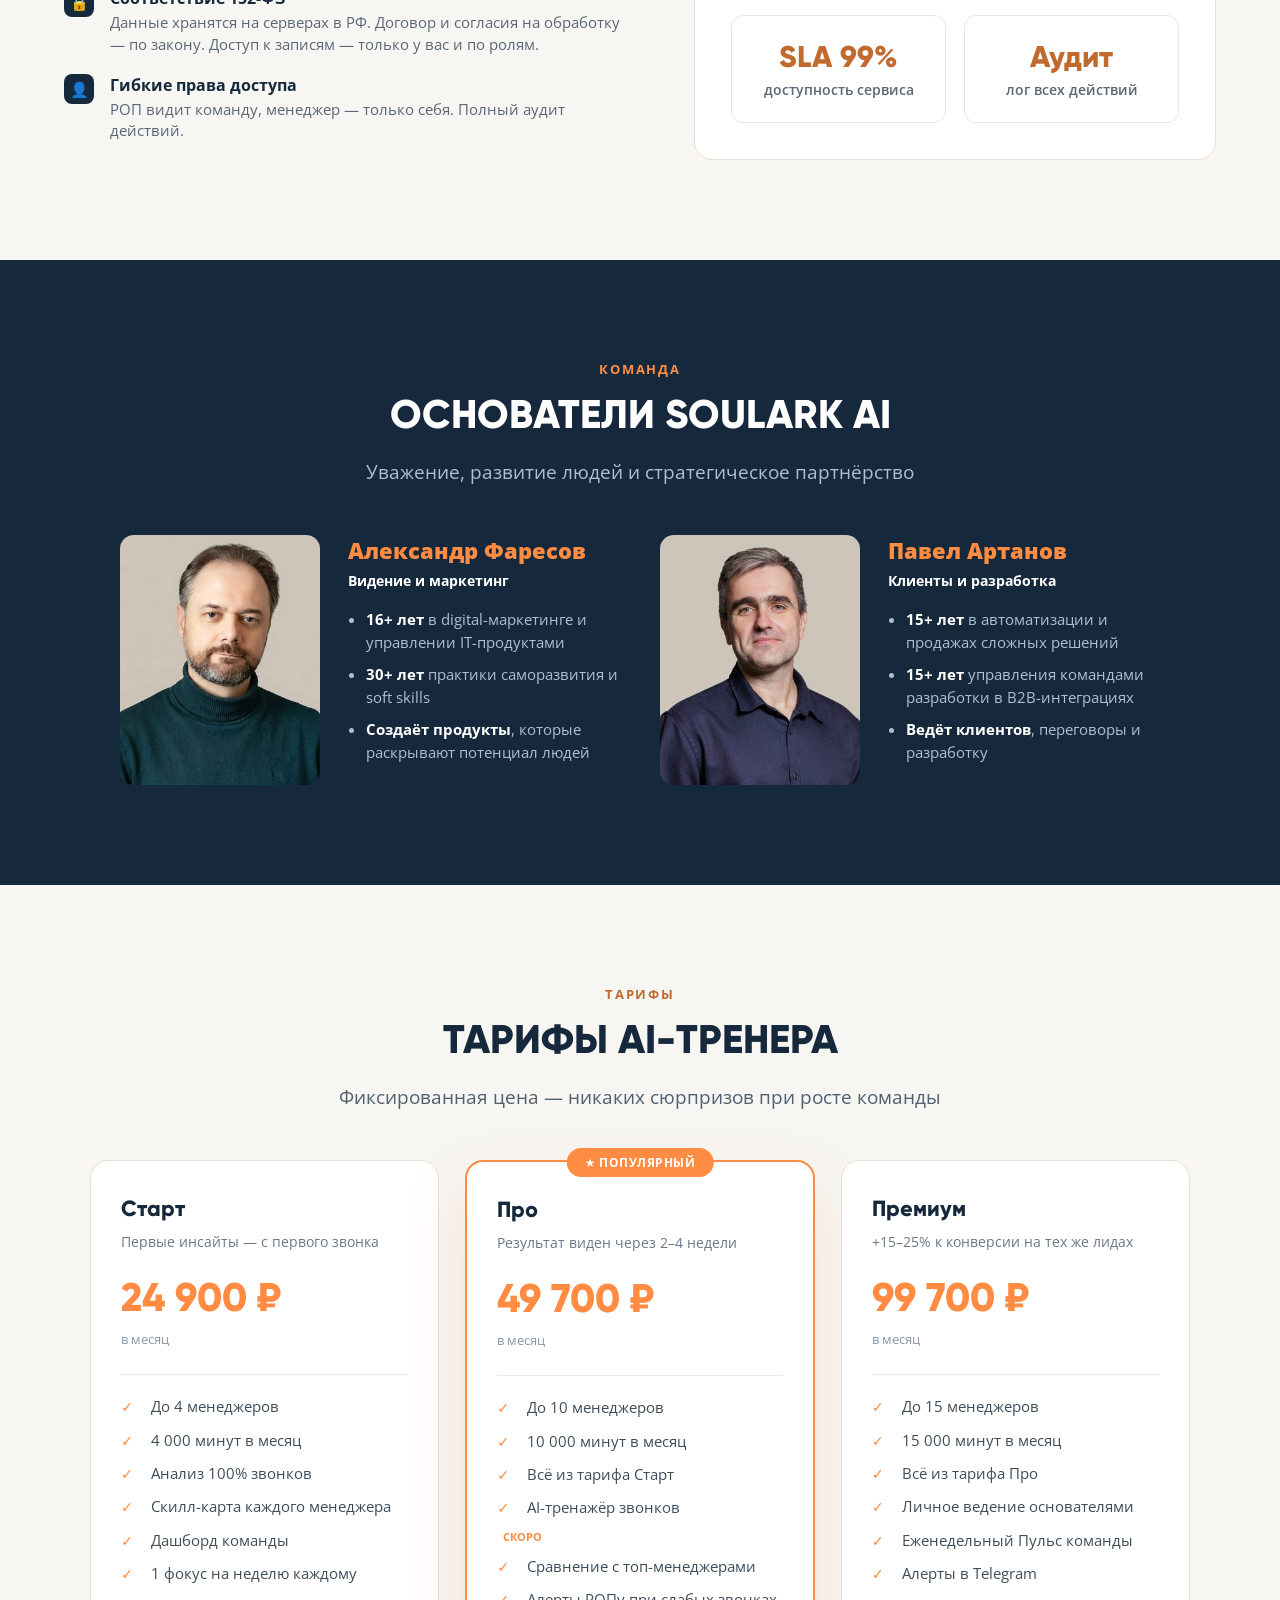
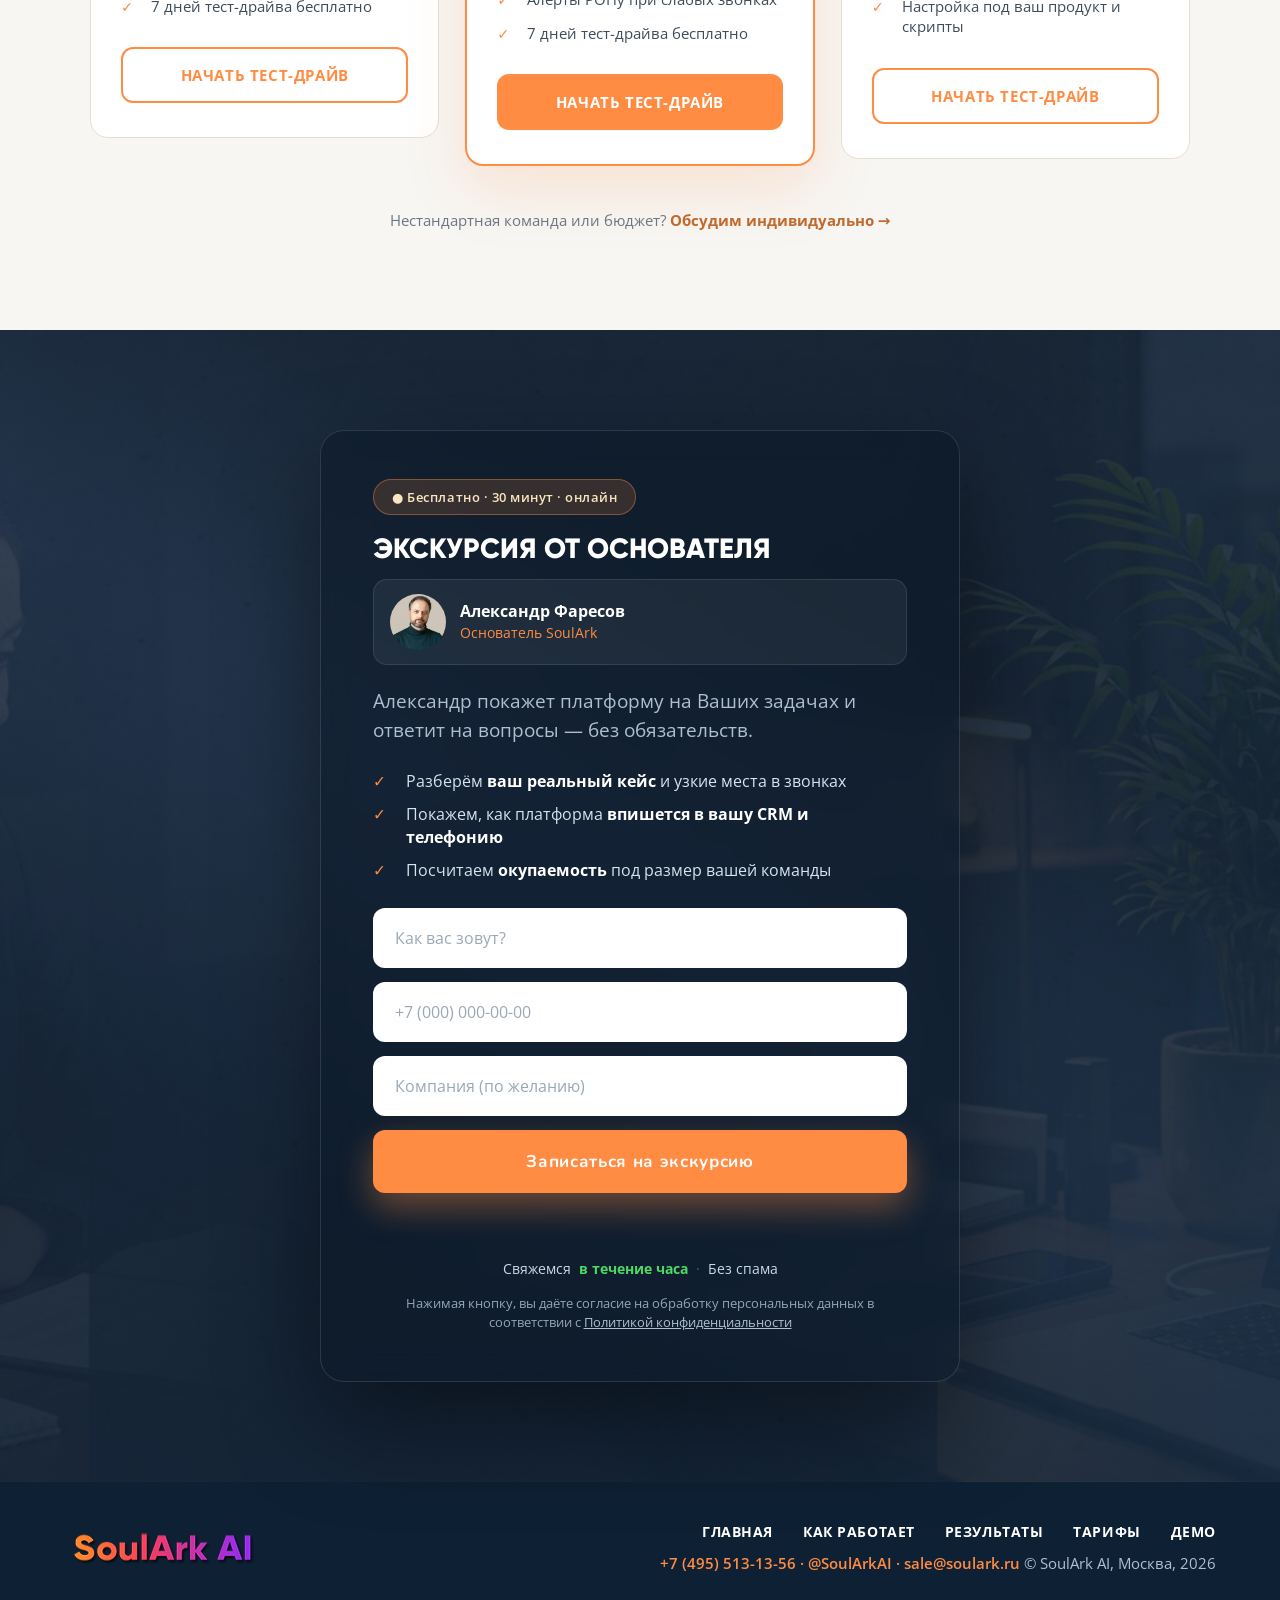
==== commit 81d62b5e: "Update index.html" ====
--- a/index.html
+++ b/index.html
@@ -1379,7 +1379,7 @@
       <button class="car-arrow next" id="car-next" type="button" aria-label="Вперёд">
         <svg viewBox="0 0 24 24" fill="none" stroke="currentColor" stroke-width="2.4" stroke-linecap="round" stroke-linejoin="round"><polyline points="9 18 15 12 9 6"></polyline></svg>
       </button>
-      <p class="car-cap" id="car-cap"><b>Дашборд руководителя.</b> Ключевые показатели команды и проблемные звонки — за 5 секунд</p>
+      <p class="car-cap" id="car-cap"><b>Дашборд руководителя.</b> Ключевые показатели команды и звонки — за 5 секунд</p>
       <div class="car-dots" id="car-dots">
         <button class="car-dot active" type="button" aria-label="Слайд 1"></button>
         <button class="car-dot" type="button" aria-label="Слайд 2"></button>
@@ -1596,7 +1596,7 @@
         <button class="plan-cta" type="button" data-open-modal>Начать тест-драйв</button>
       </div>
     </div>
-    <p class="price-note">Нестандартная команда или бюджет? <a href="https://t.me/SoulArkAI" target="_blank" rel="noopener">Обсудим индивидуально в Телеграм →</a></p>
+    <p class="price-note">Нестандартная команда или бюджет? <a href="https://t.me/SoulArkAI" target="_blank" rel="noopener">Обсудим индивидуально →</a></p>
   </div>
 </section>
 
@@ -1645,7 +1645,7 @@
           <div class="host-role">Основатель SoulArk</div>
         </div>
       </div>
-      <p class="sec-sub">Основатель SoulArk Александр покажет платформу на ваших задачах и ответит на вопросы — без скриптов и продаж.</p>
+      <p class="sec-sub">Александр покажет платформу на Ваших задачах и ответит на вопросы — без обязательств.</p>
       <ul class="form-gets">
         <li><span class="ck">✓</span><span>Разберём <b>ваш реальный кейс</b> и узкие места в звонках</span></li>
         <li><span class="ck">✓</span><span>Покажем, как платформа <b>впишется в вашу CRM и телефонию</b></span></li>
@@ -1658,7 +1658,7 @@
         <button class="submit" type="submit">Записаться на экскурсию</button>
         <p class="form-ok" role="status"></p>
       </form>
-      <p class="form-reassure">Свяжемся <b>в течение часа</b><span class="sep">·</span>Без спама и навязчивых звонков</p>
+      <p class="form-reassure">Свяжемся <b>в течение часа</b><span class="sep">·</span>Без спама</p>
       <p class="form-consent">Нажимая кнопку, вы даёте согласие на обработку персональных данных в соответствии с <a href="#">Политикой конфиденциальности</a></p>
     </div>
   </div>
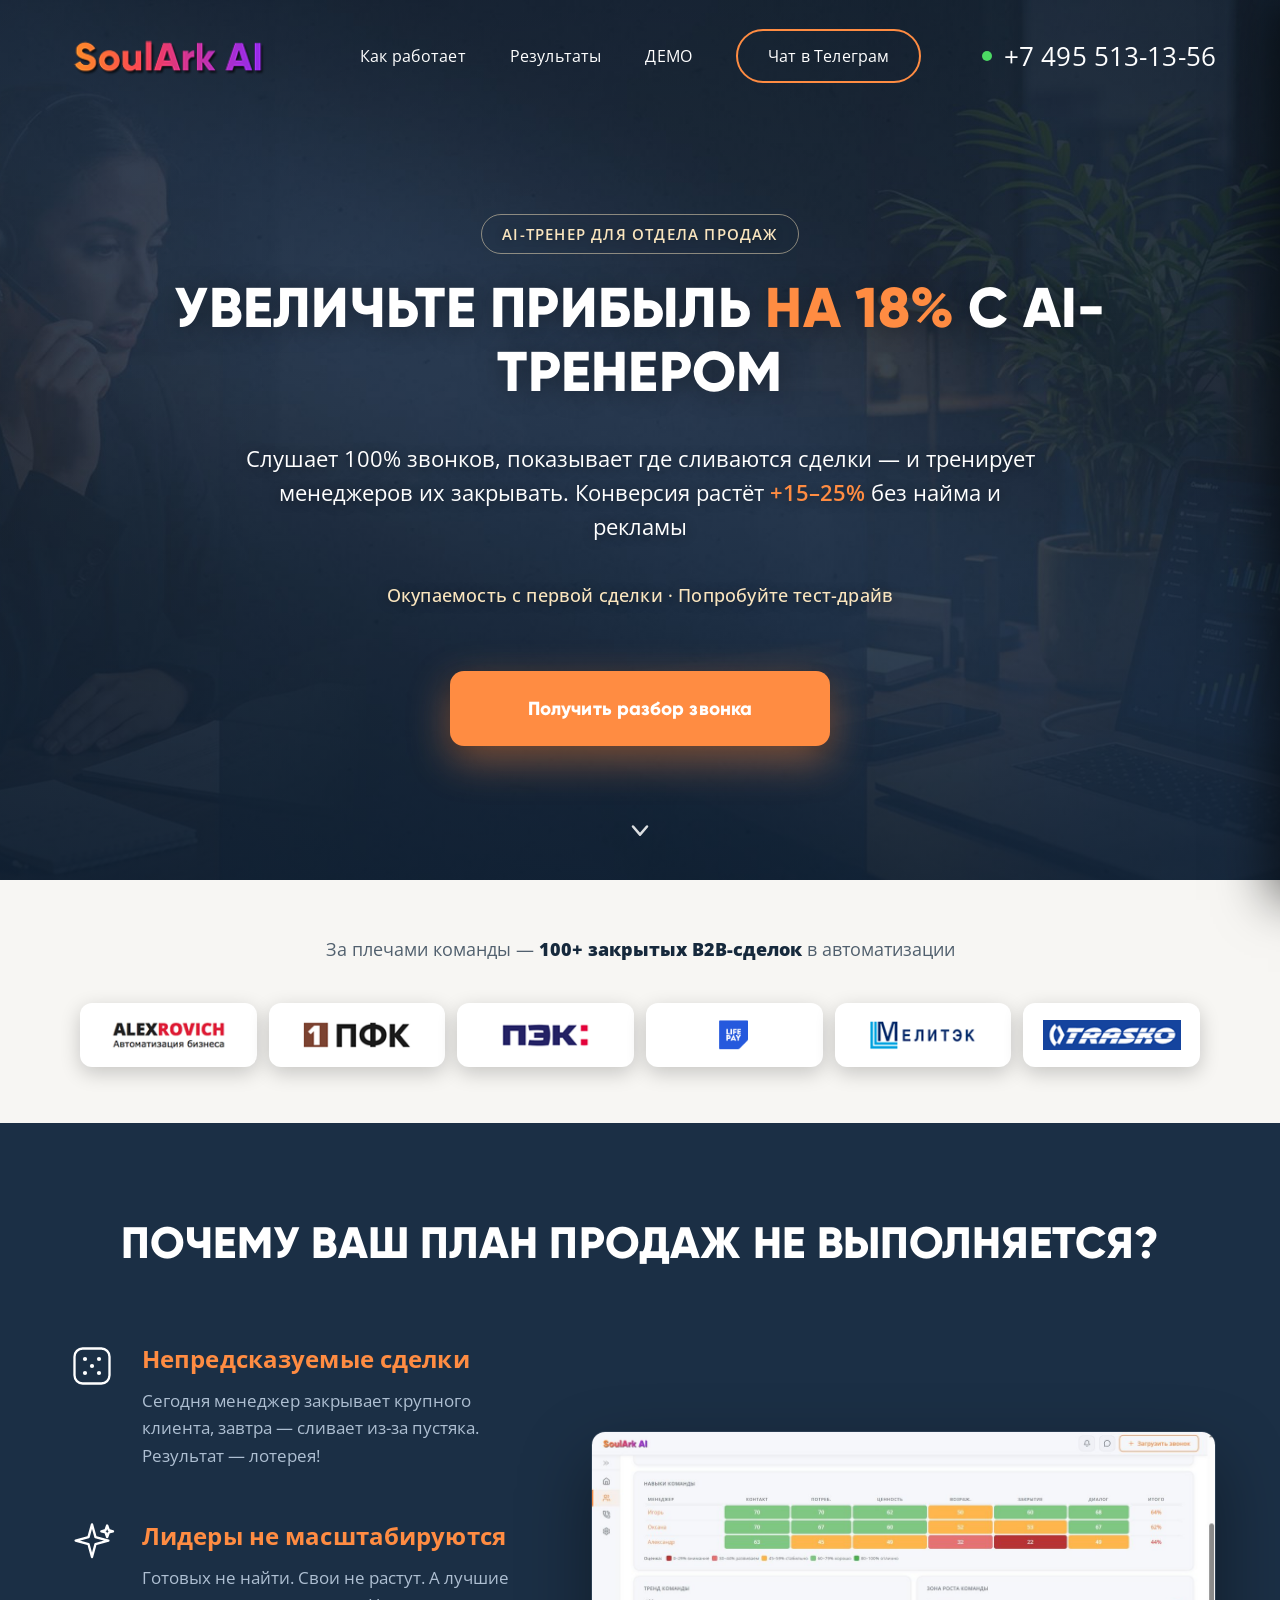
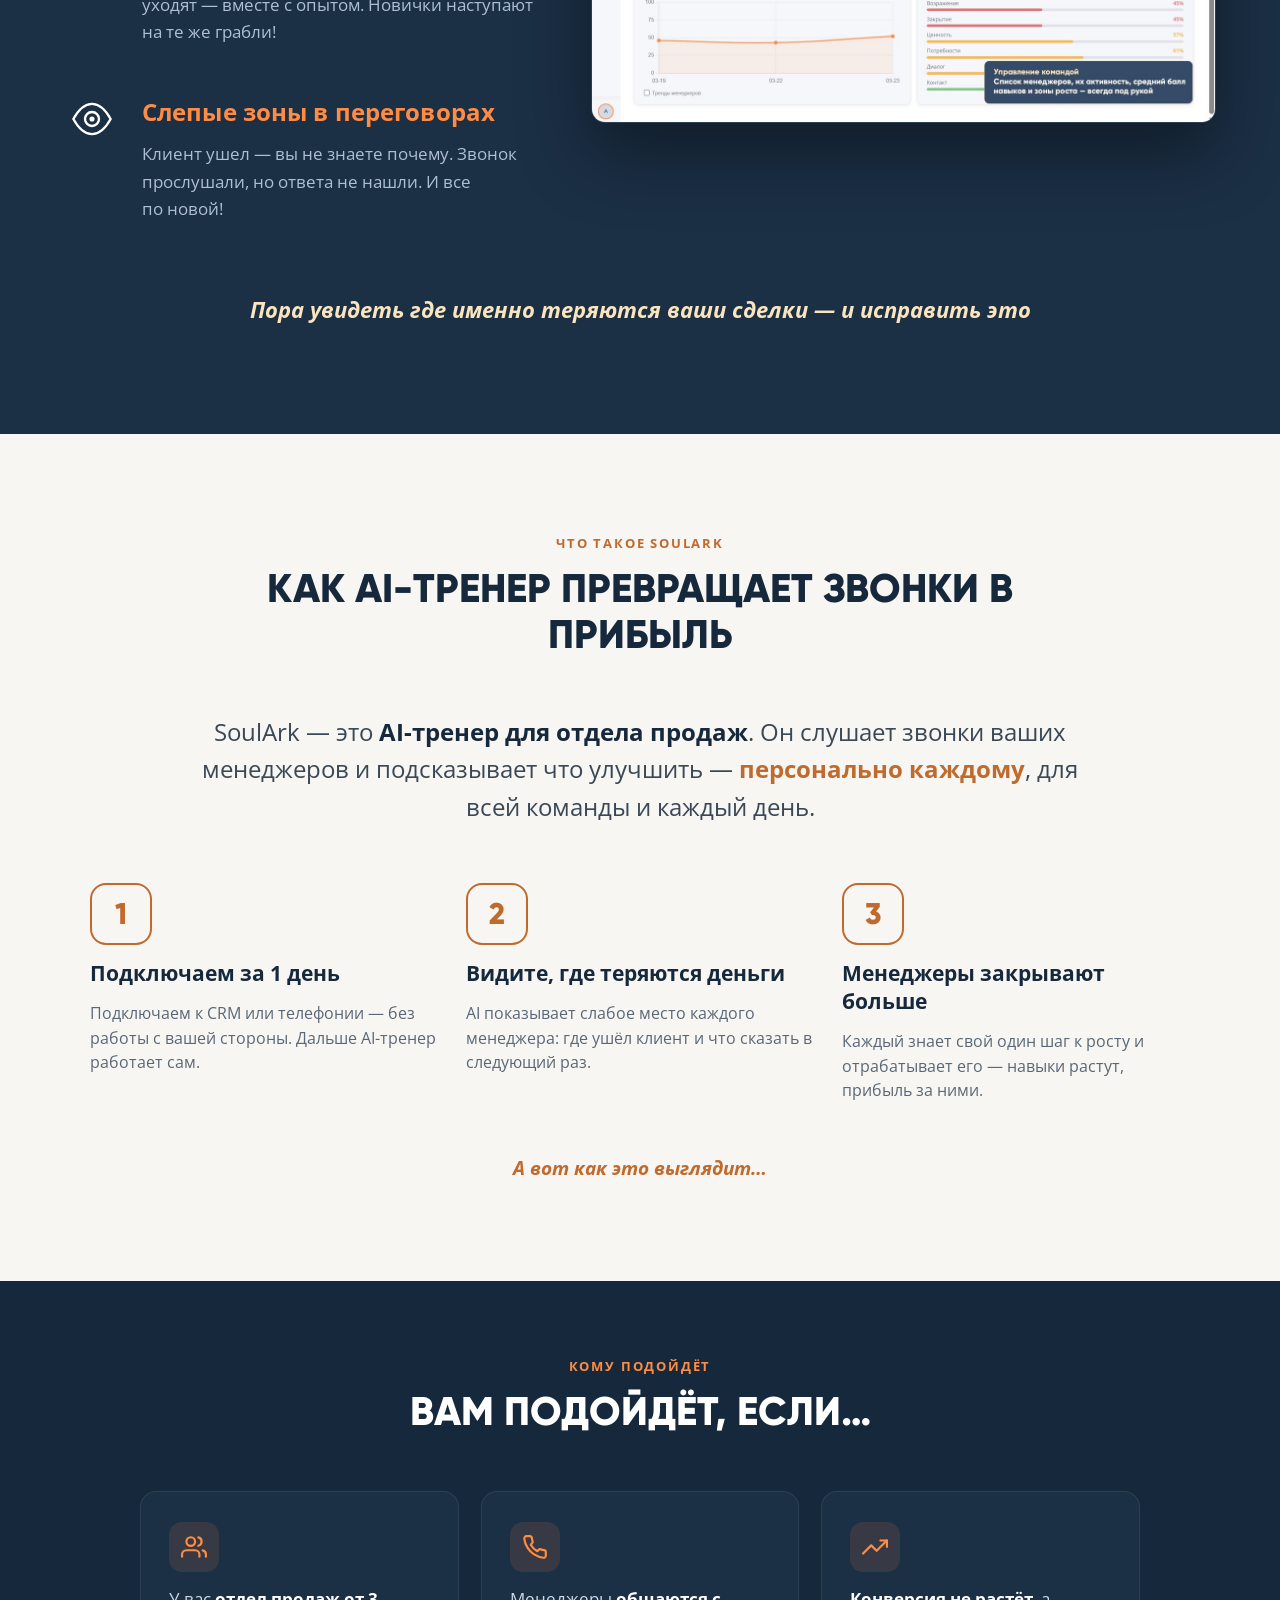
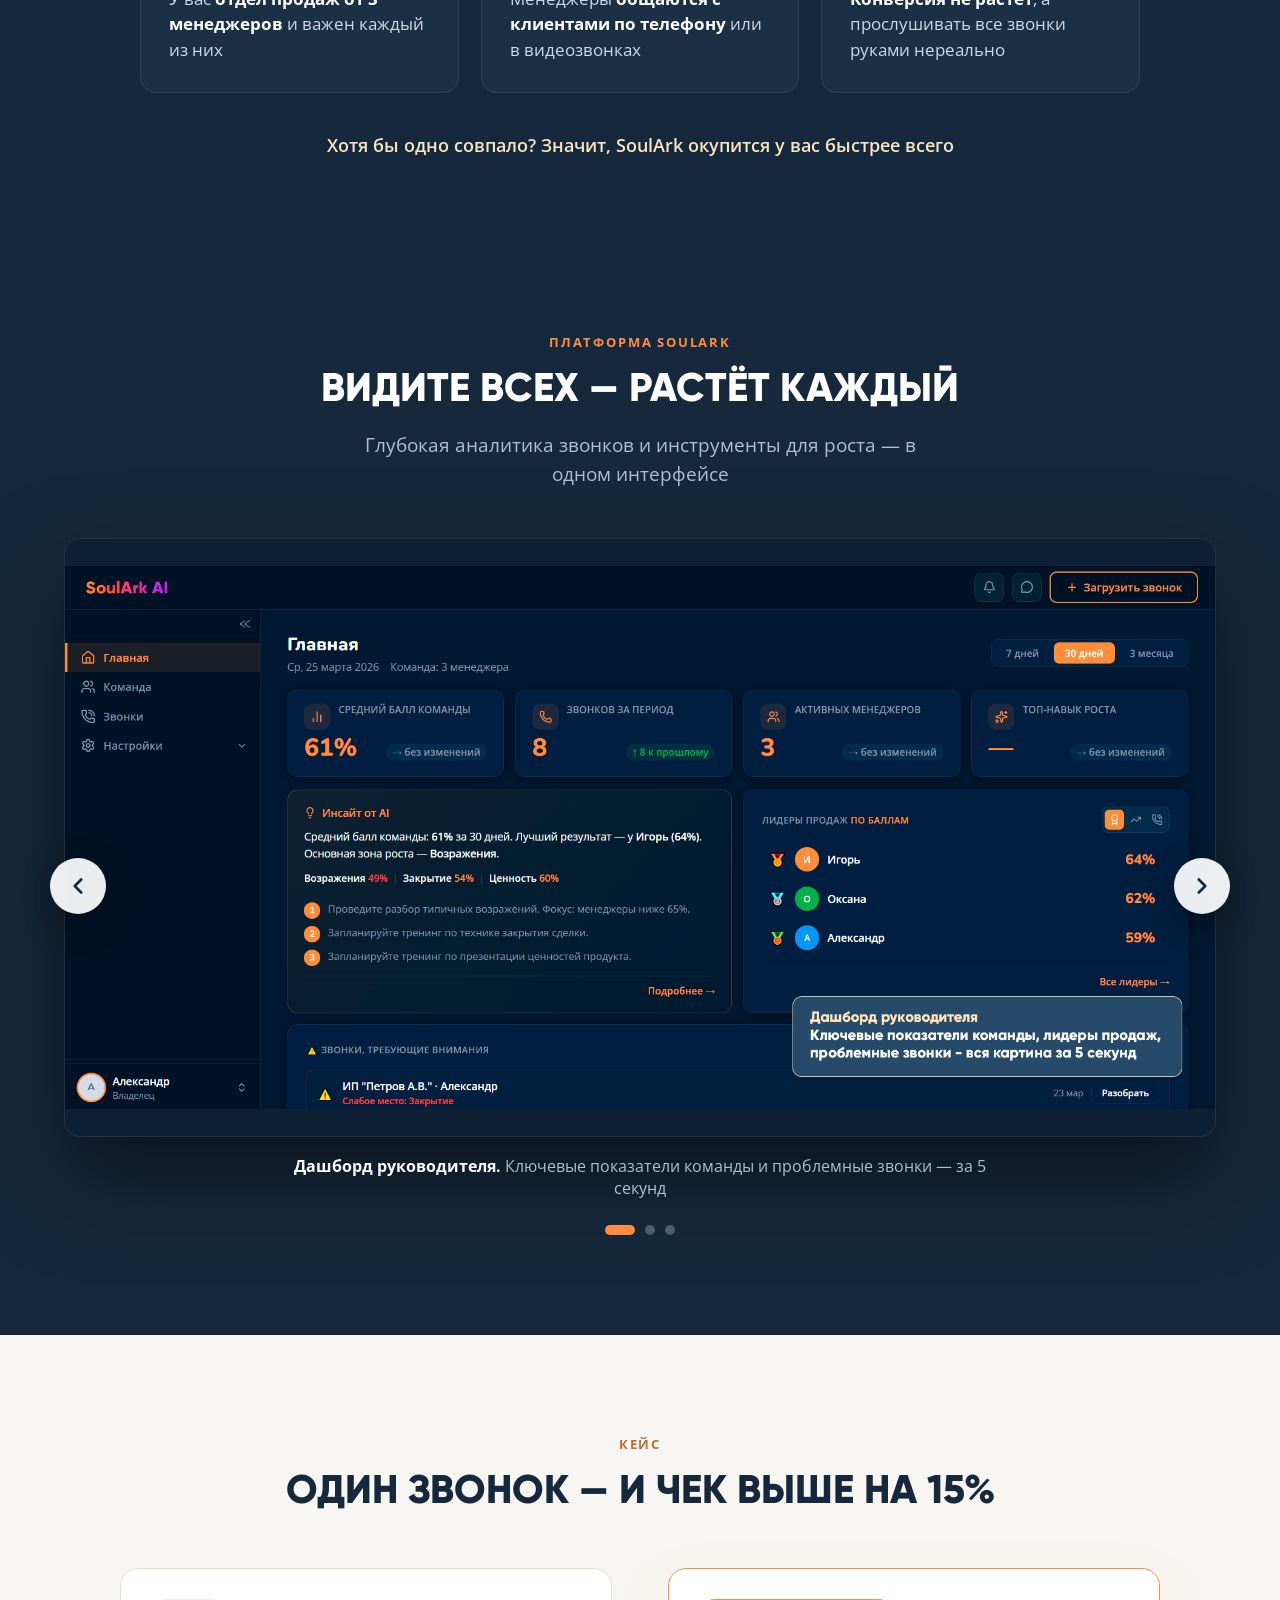
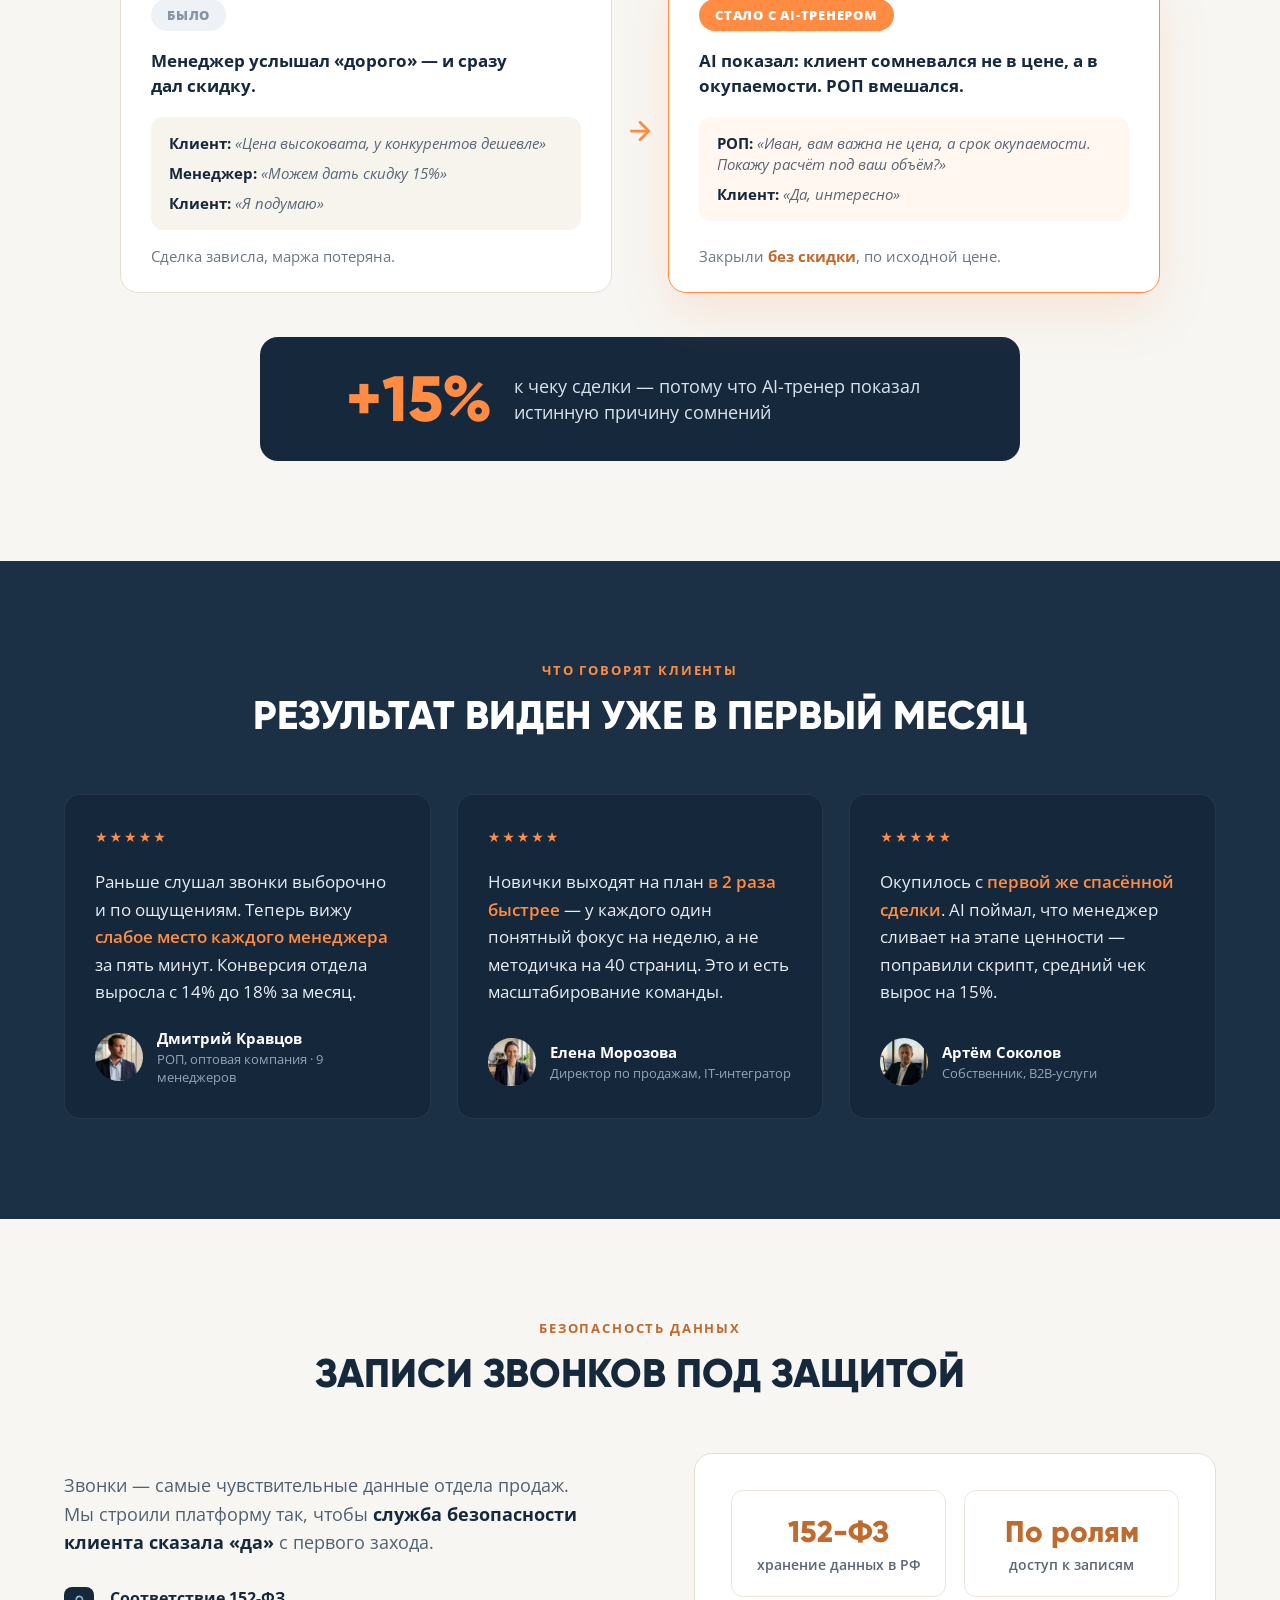
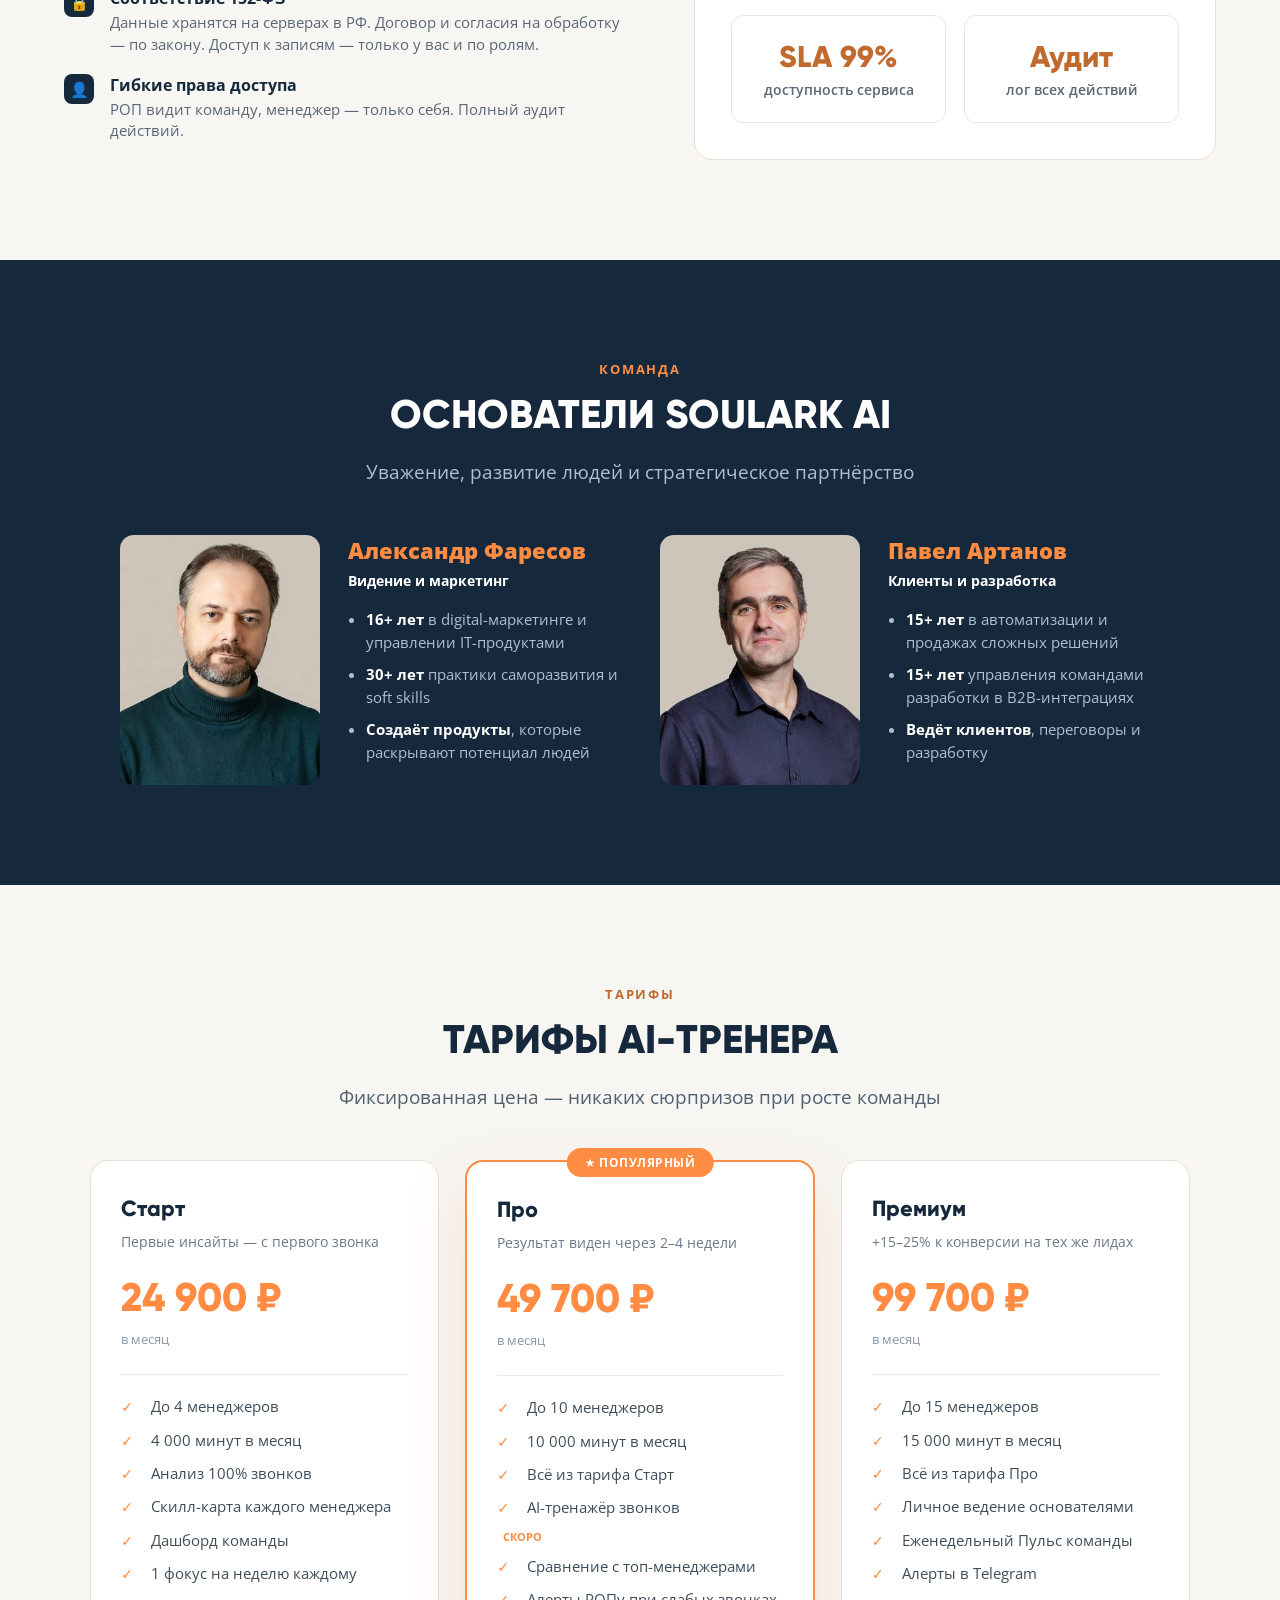
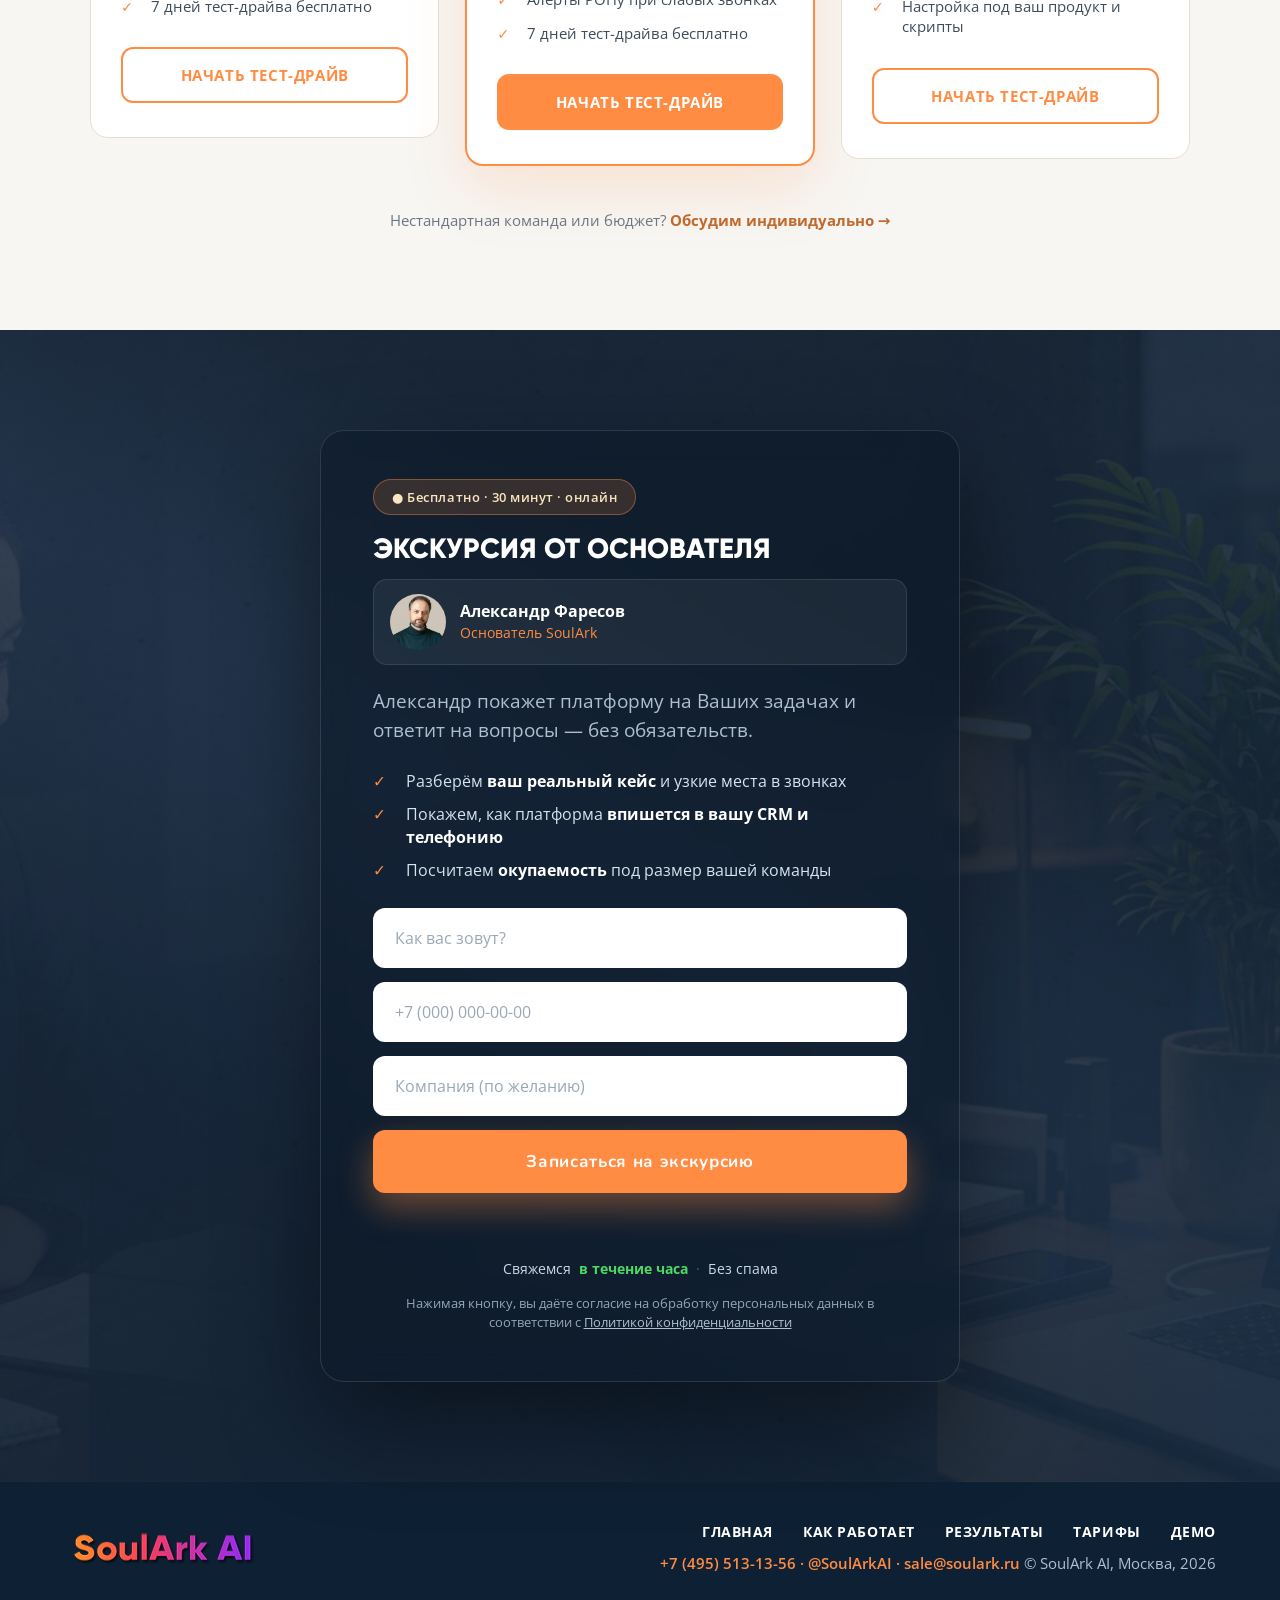
==== commit 5ba4a9ee: "Carousel slide 1: use .png instead of deleted .jpg https://claude.ai/code/session_01KTHVymbLzwCoHHfp" ====
--- a/index.html
+++ b/index.html
@@ -1363,7 +1363,7 @@
       <div class="car-viewport">
         <div class="car-track" id="car-track">
           <div class="car-slide">
-            <img src="SoulArk Screen01-2.jpg" alt="Дашборд руководителя SoulArk AI" style="width:100%;height:100%;object-fit:contain;border-radius:0;display:block;" loading="lazy">
+            <img src="SoulArk Screen01-2.png" alt="Дашборд руководителя SoulArk AI" style="width:100%;height:100%;object-fit:contain;border-radius:0;display:block;" loading="lazy">
           </div>
           <div class="car-slide">
             <img src="SoulArk Screen03-2 slide2.png" alt="Скилл-карта команды" style="width:100%;height:100%;object-fit:contain;border-radius:0;display:block;" loading="lazy">
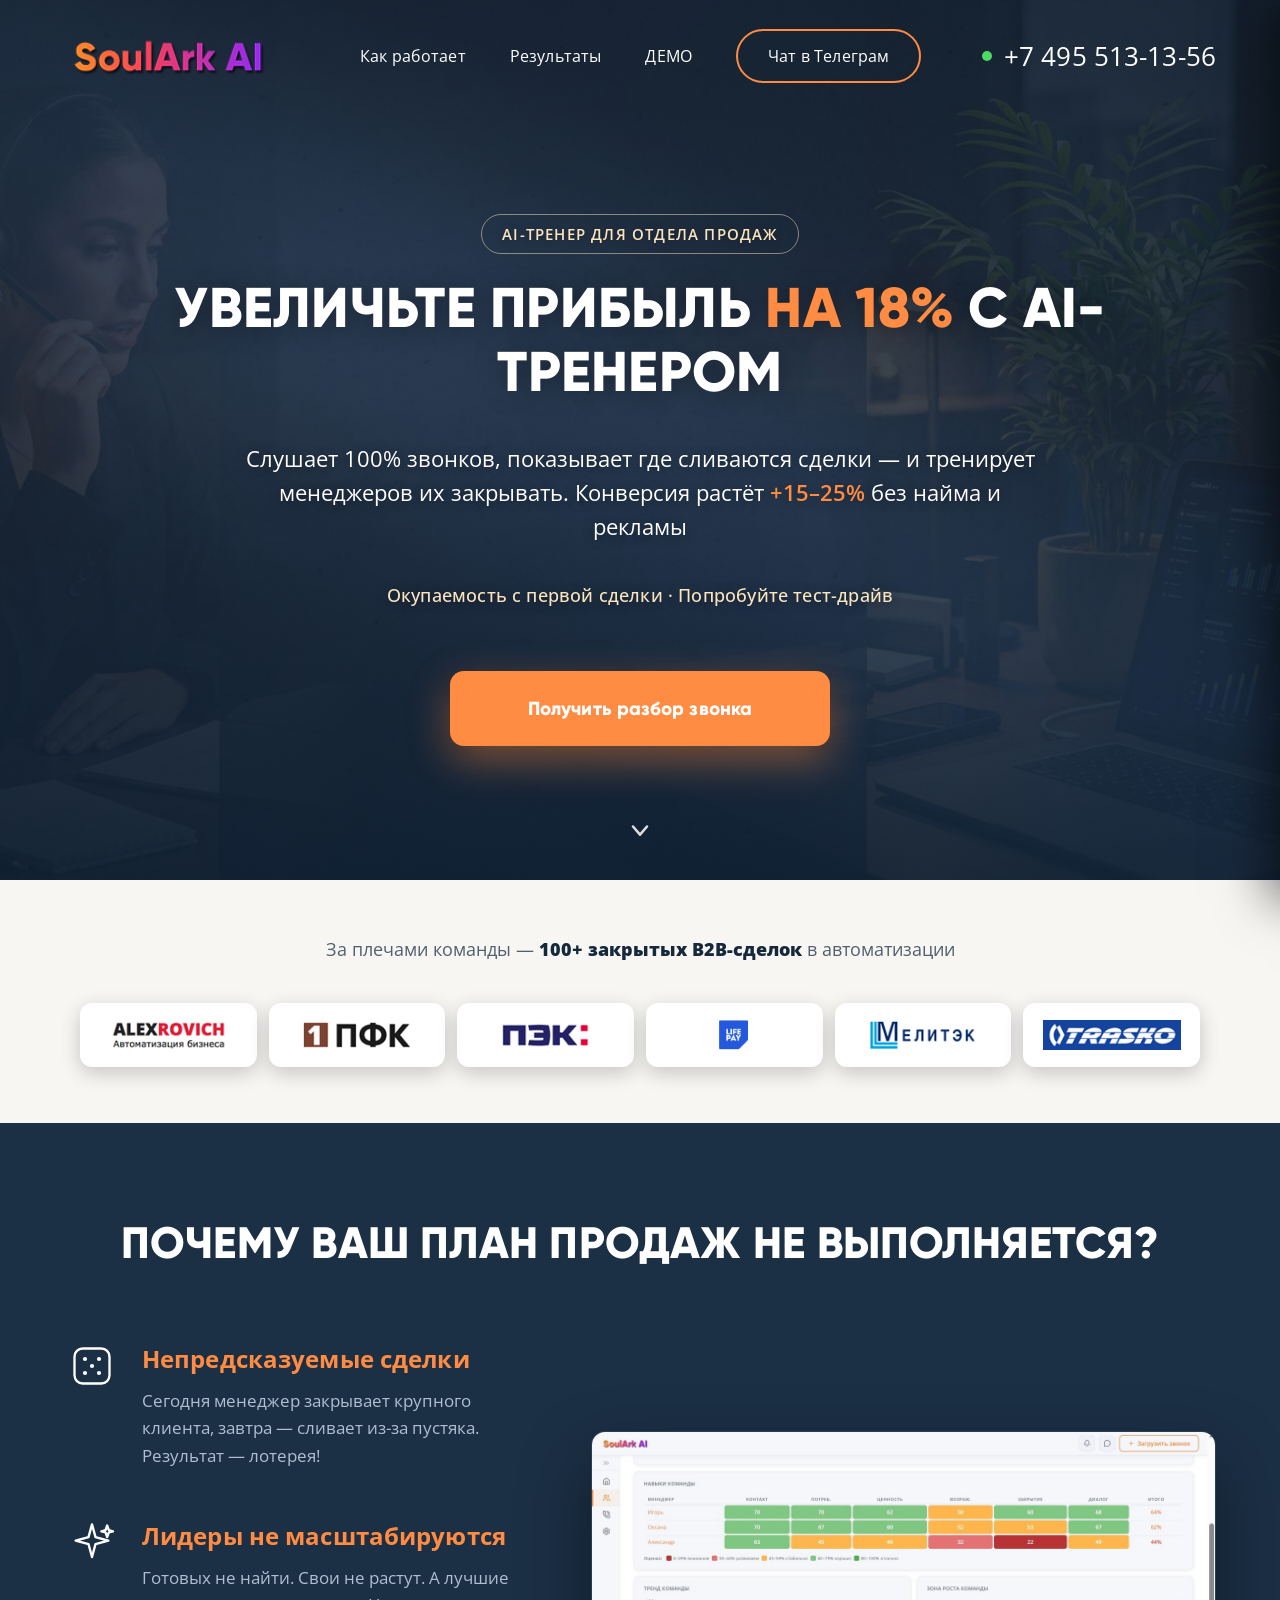
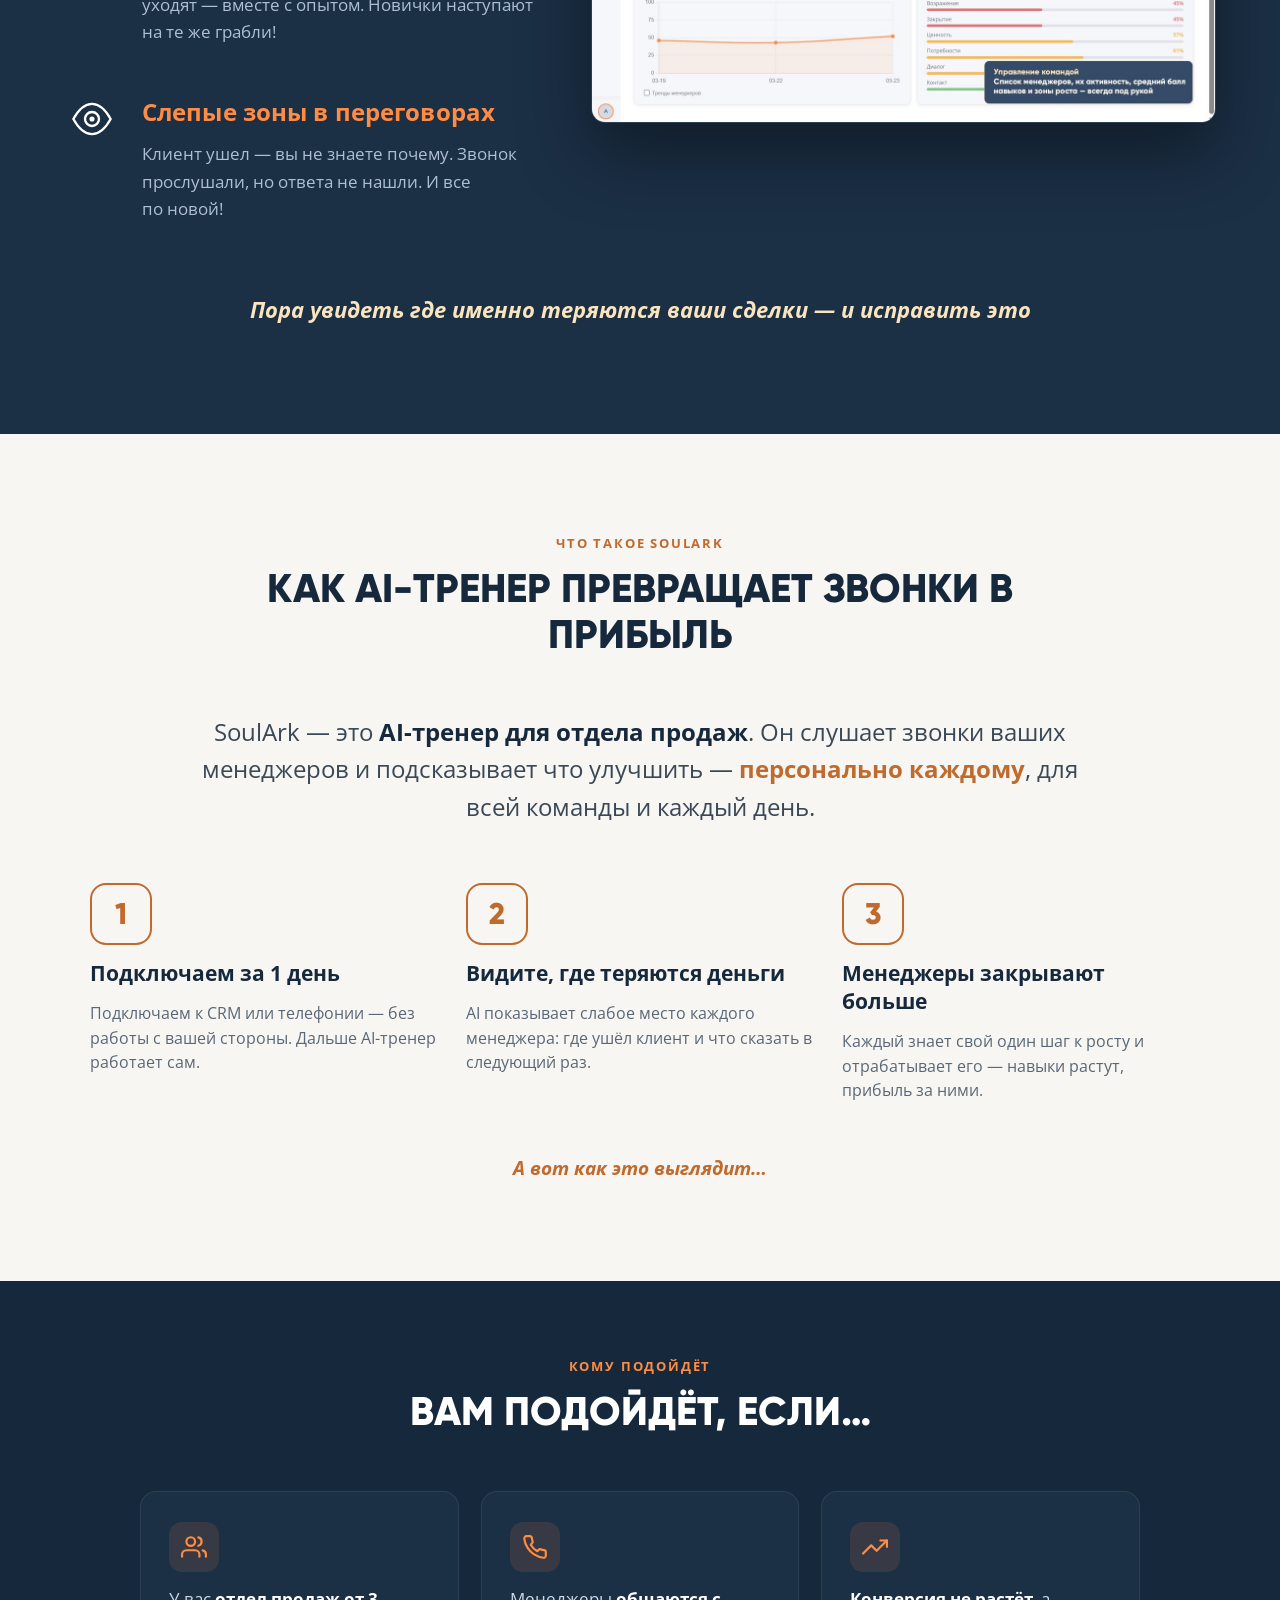
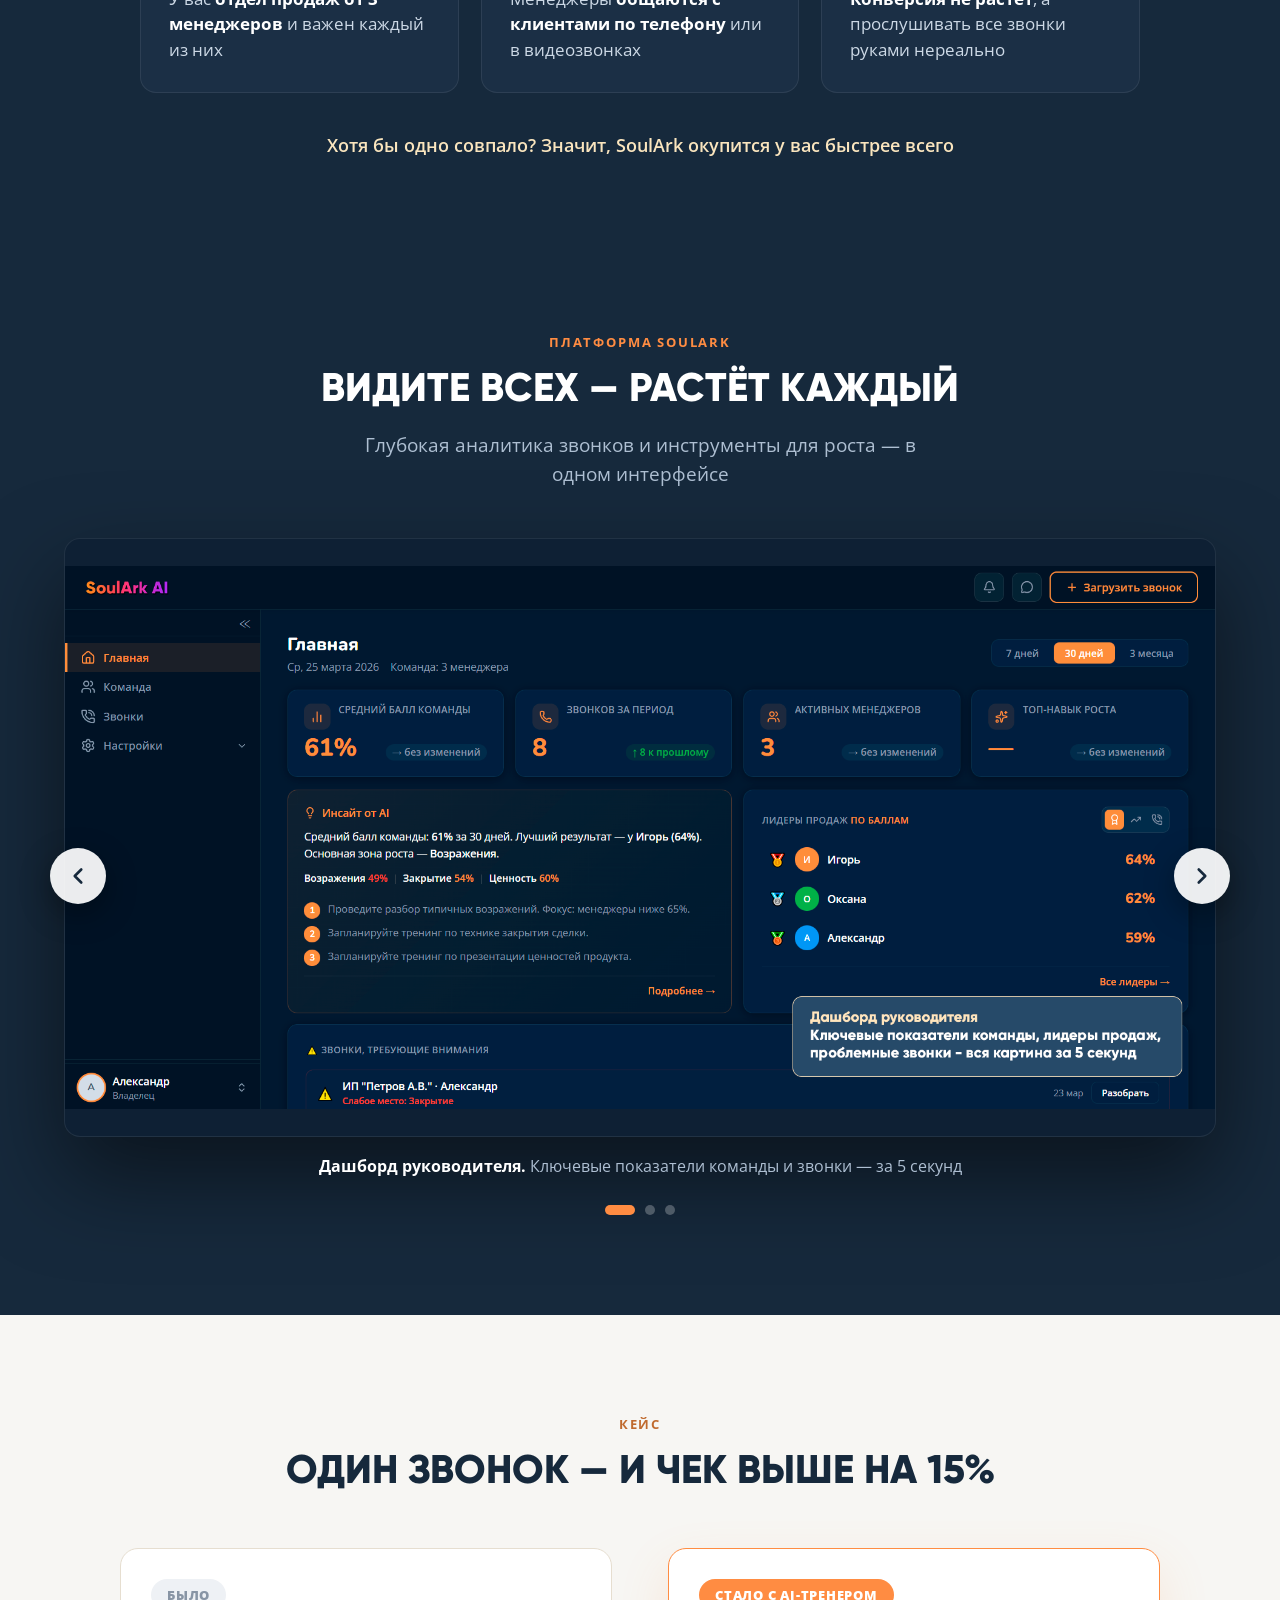
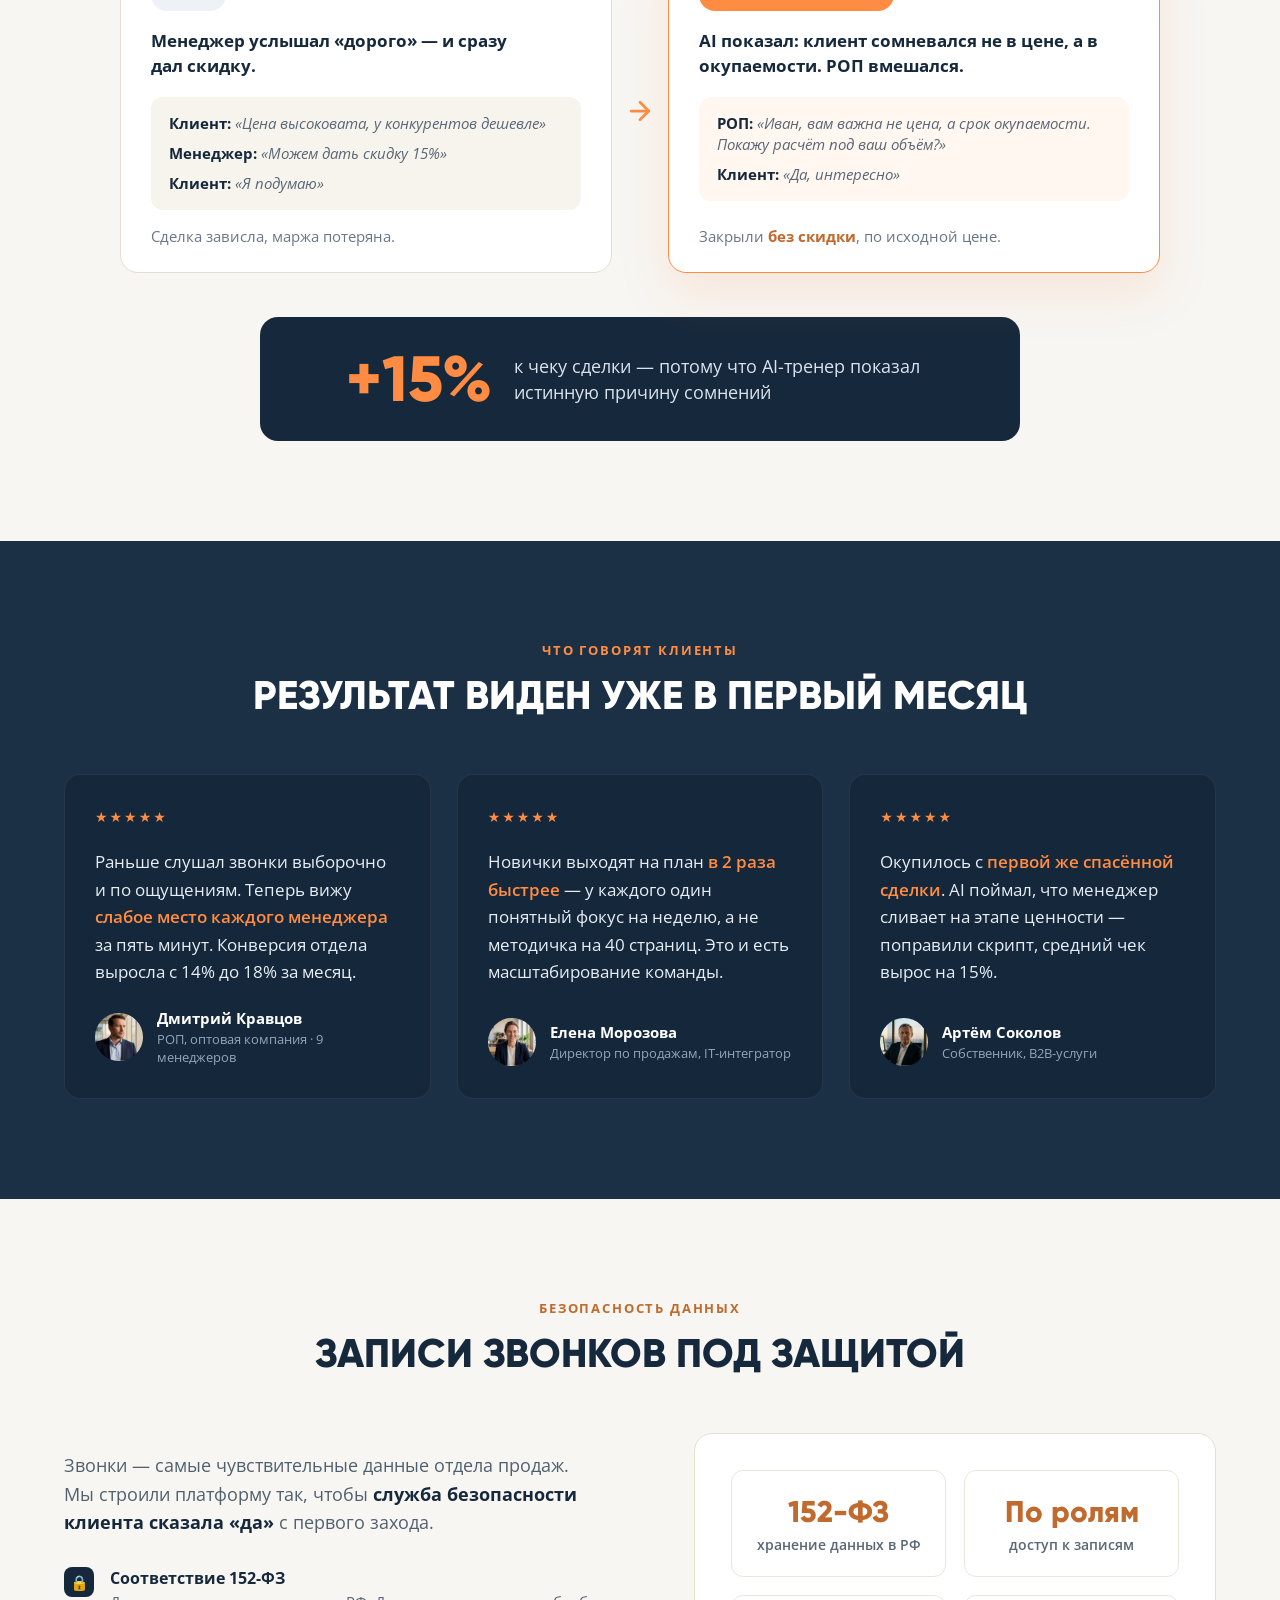
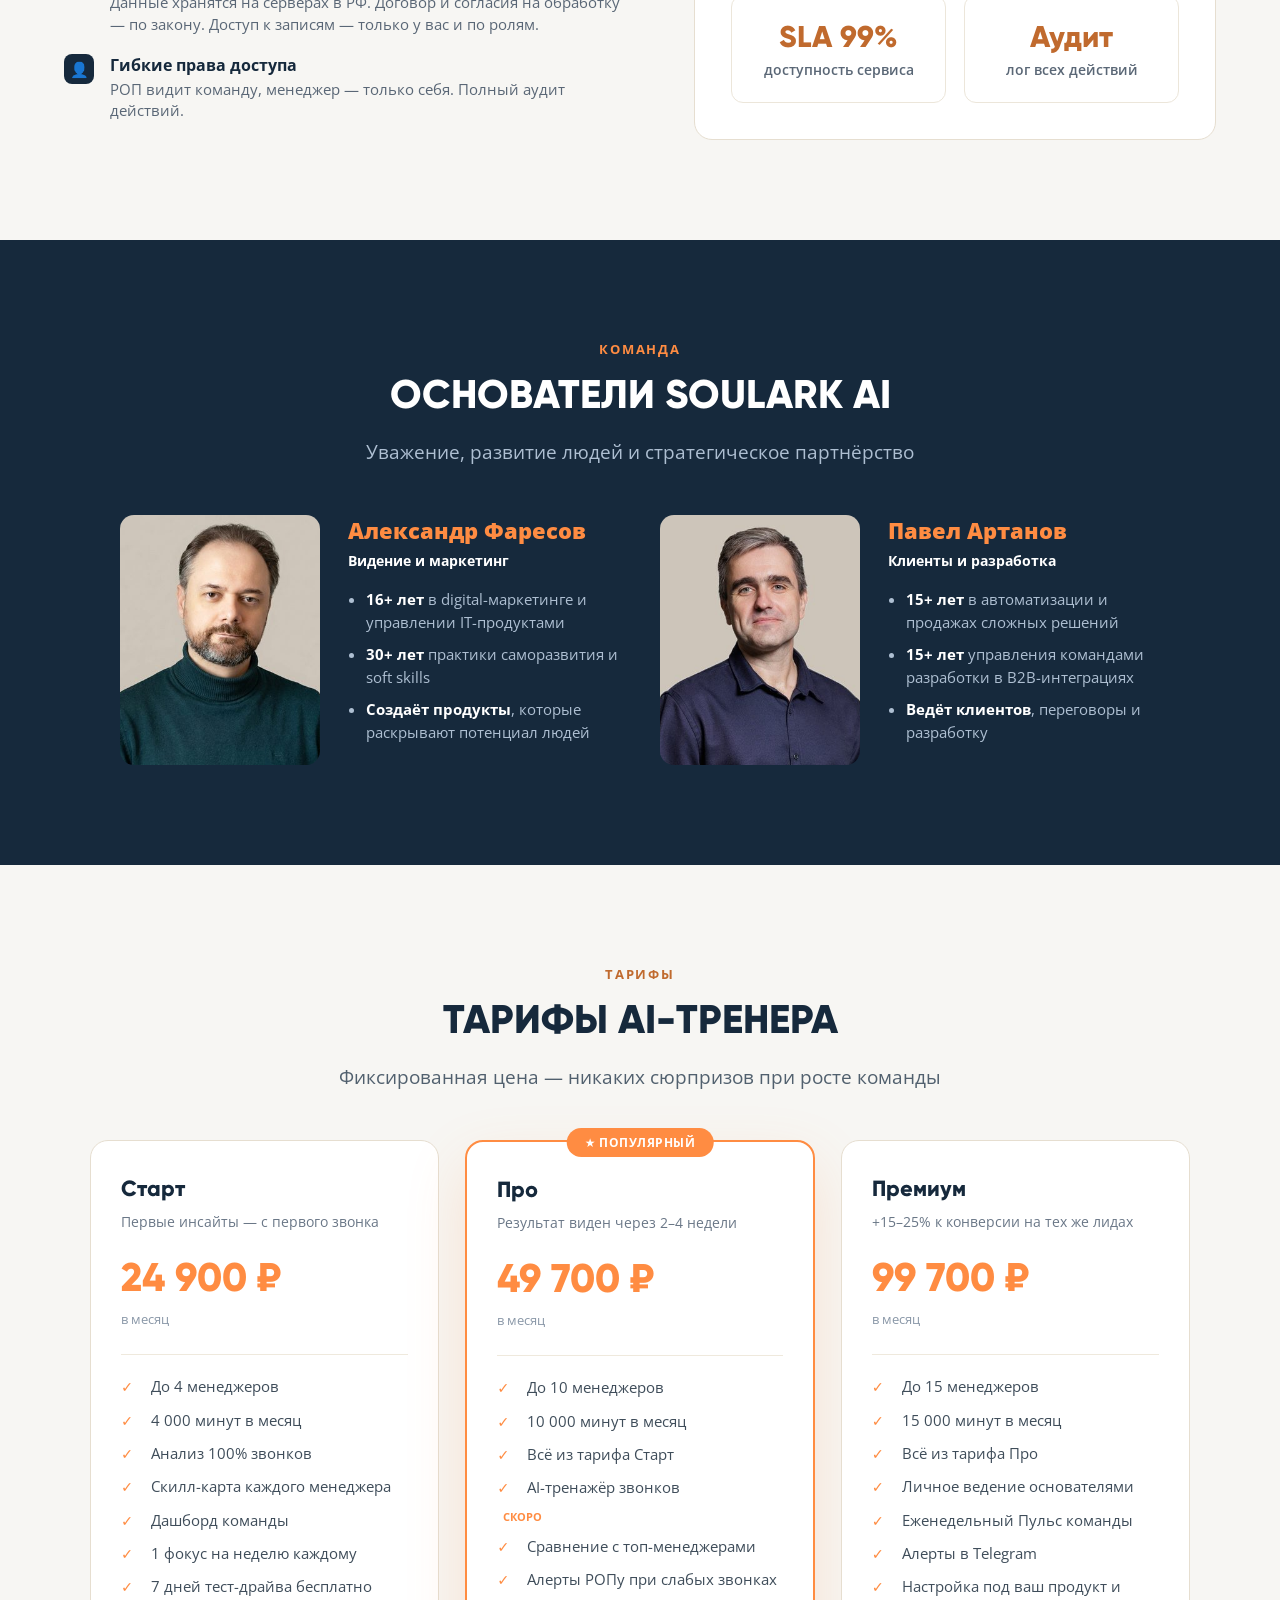
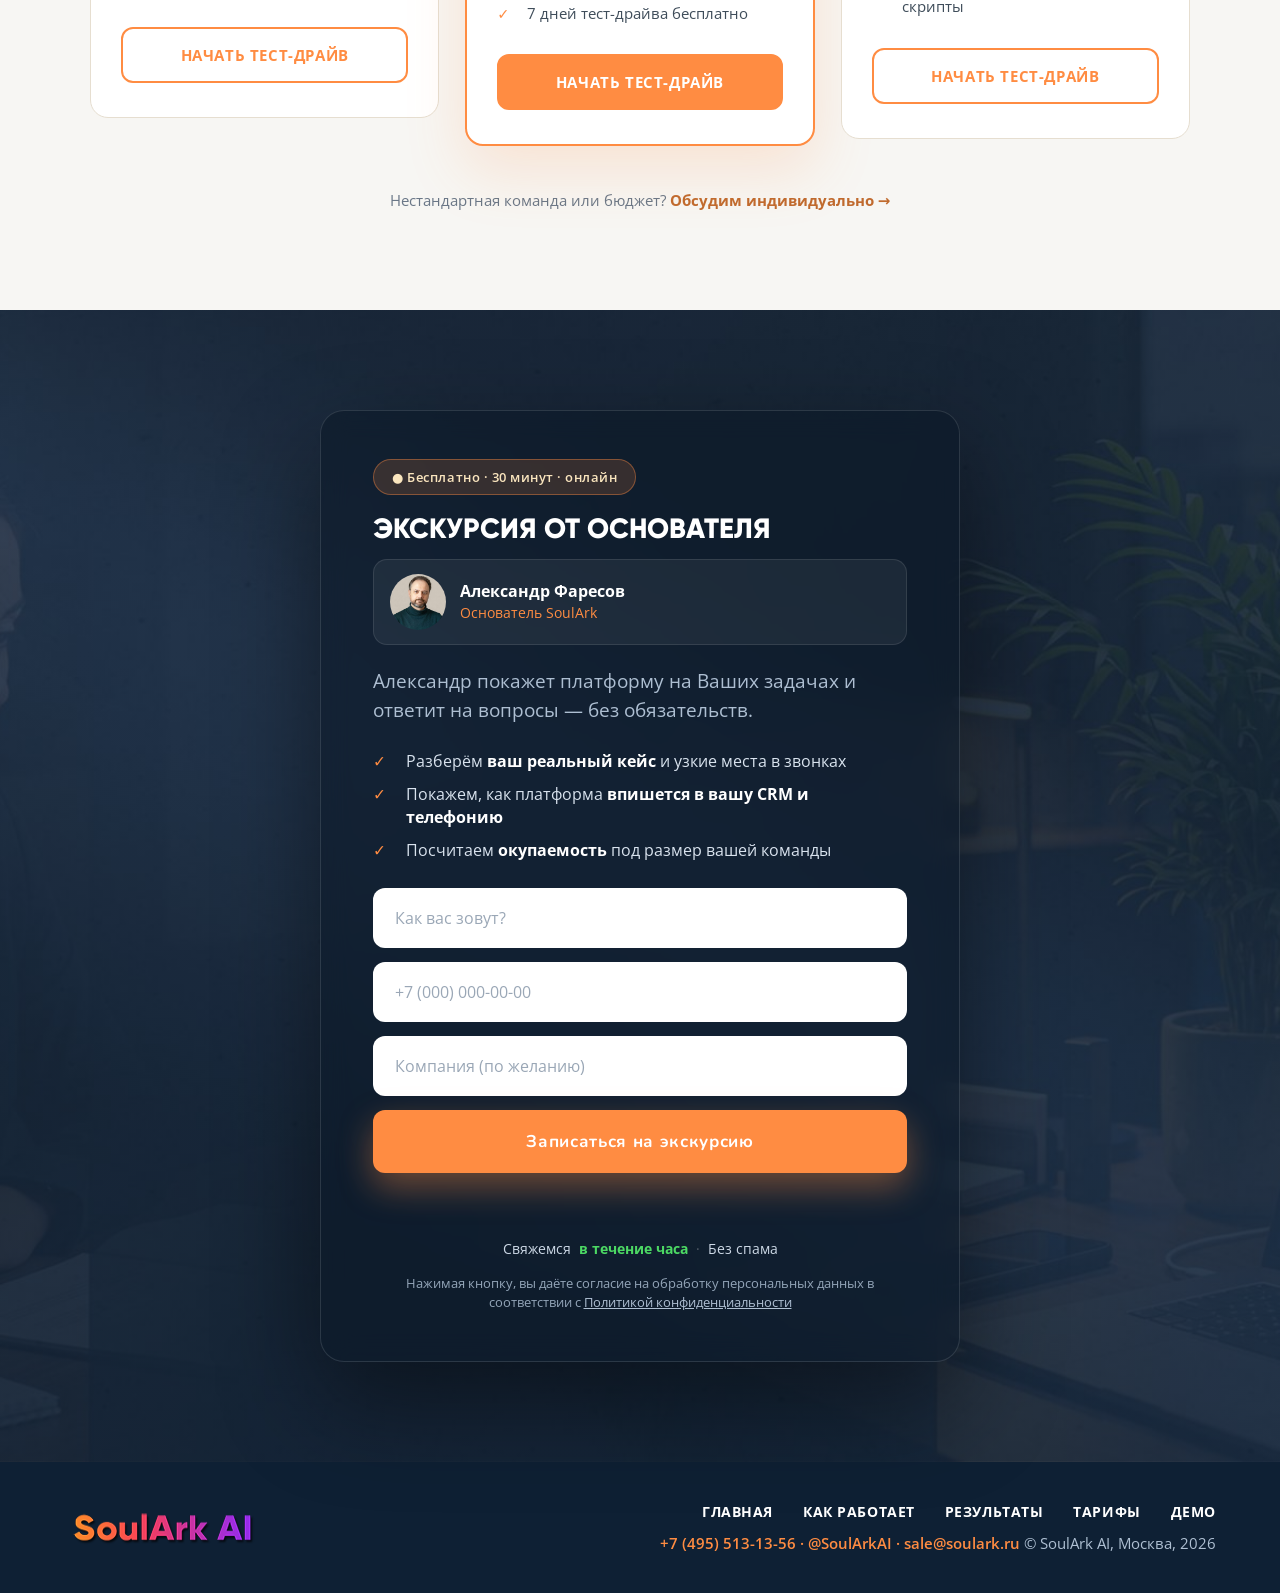
==== commit 455c84a4: "Update index.html" ====
--- a/index.html
+++ b/index.html
@@ -1713,7 +1713,7 @@
   var dots = dotsWrap ? Array.prototype.slice.call(dotsWrap.children) : [];
   var cap = document.getElementById('car-cap');
   var caps = [
-    '<b>Дашборд руководителя.</b> Ключевые показатели команды и проблемные звонки — за 5 секунд',
+    '<b>Дашборд руководителя.</b> Ключевые показатели команды и звонки — за 5 секунд',
     '<b>Скилл-карта команды.</b> Сильные и слабые зоны каждого менеджера на одном экране',
     '<b>Разбор звонка.</b> Где ушёл клиент и что конкретно сказать в следующий раз'
   ];
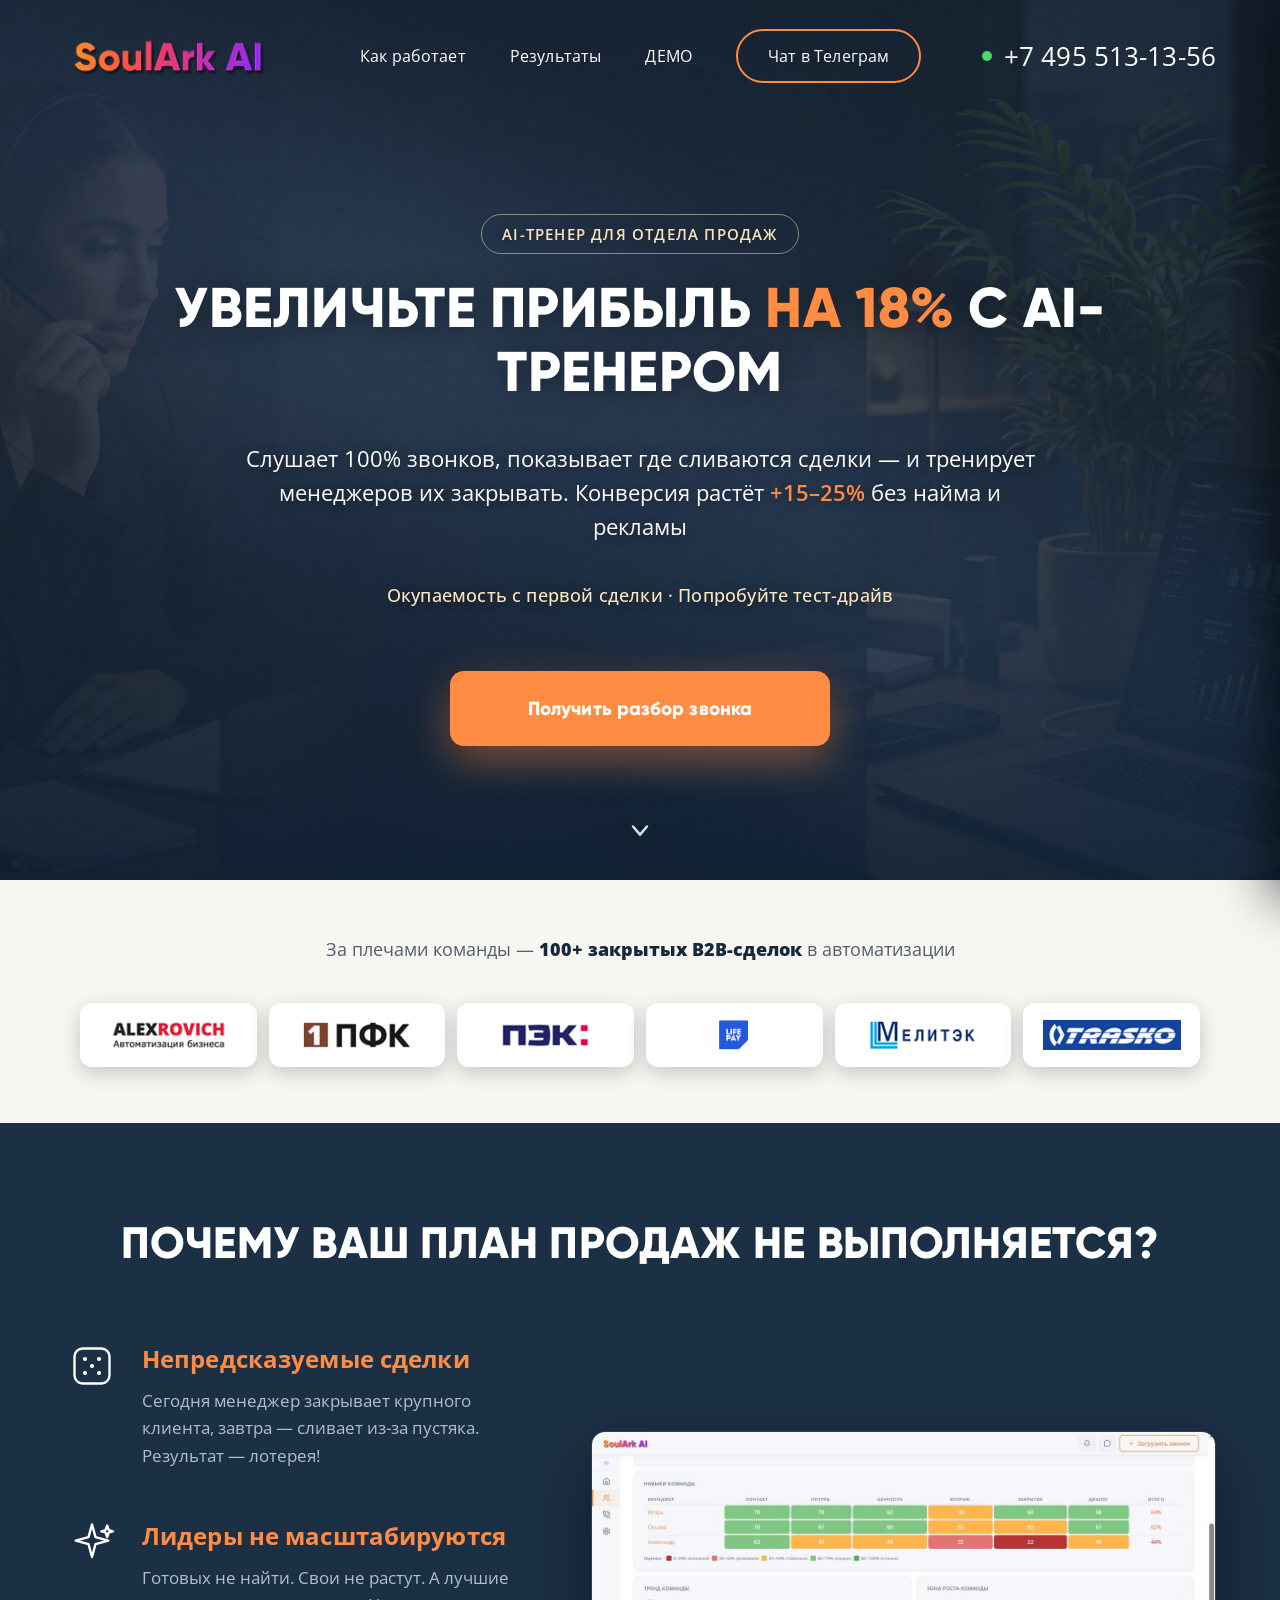
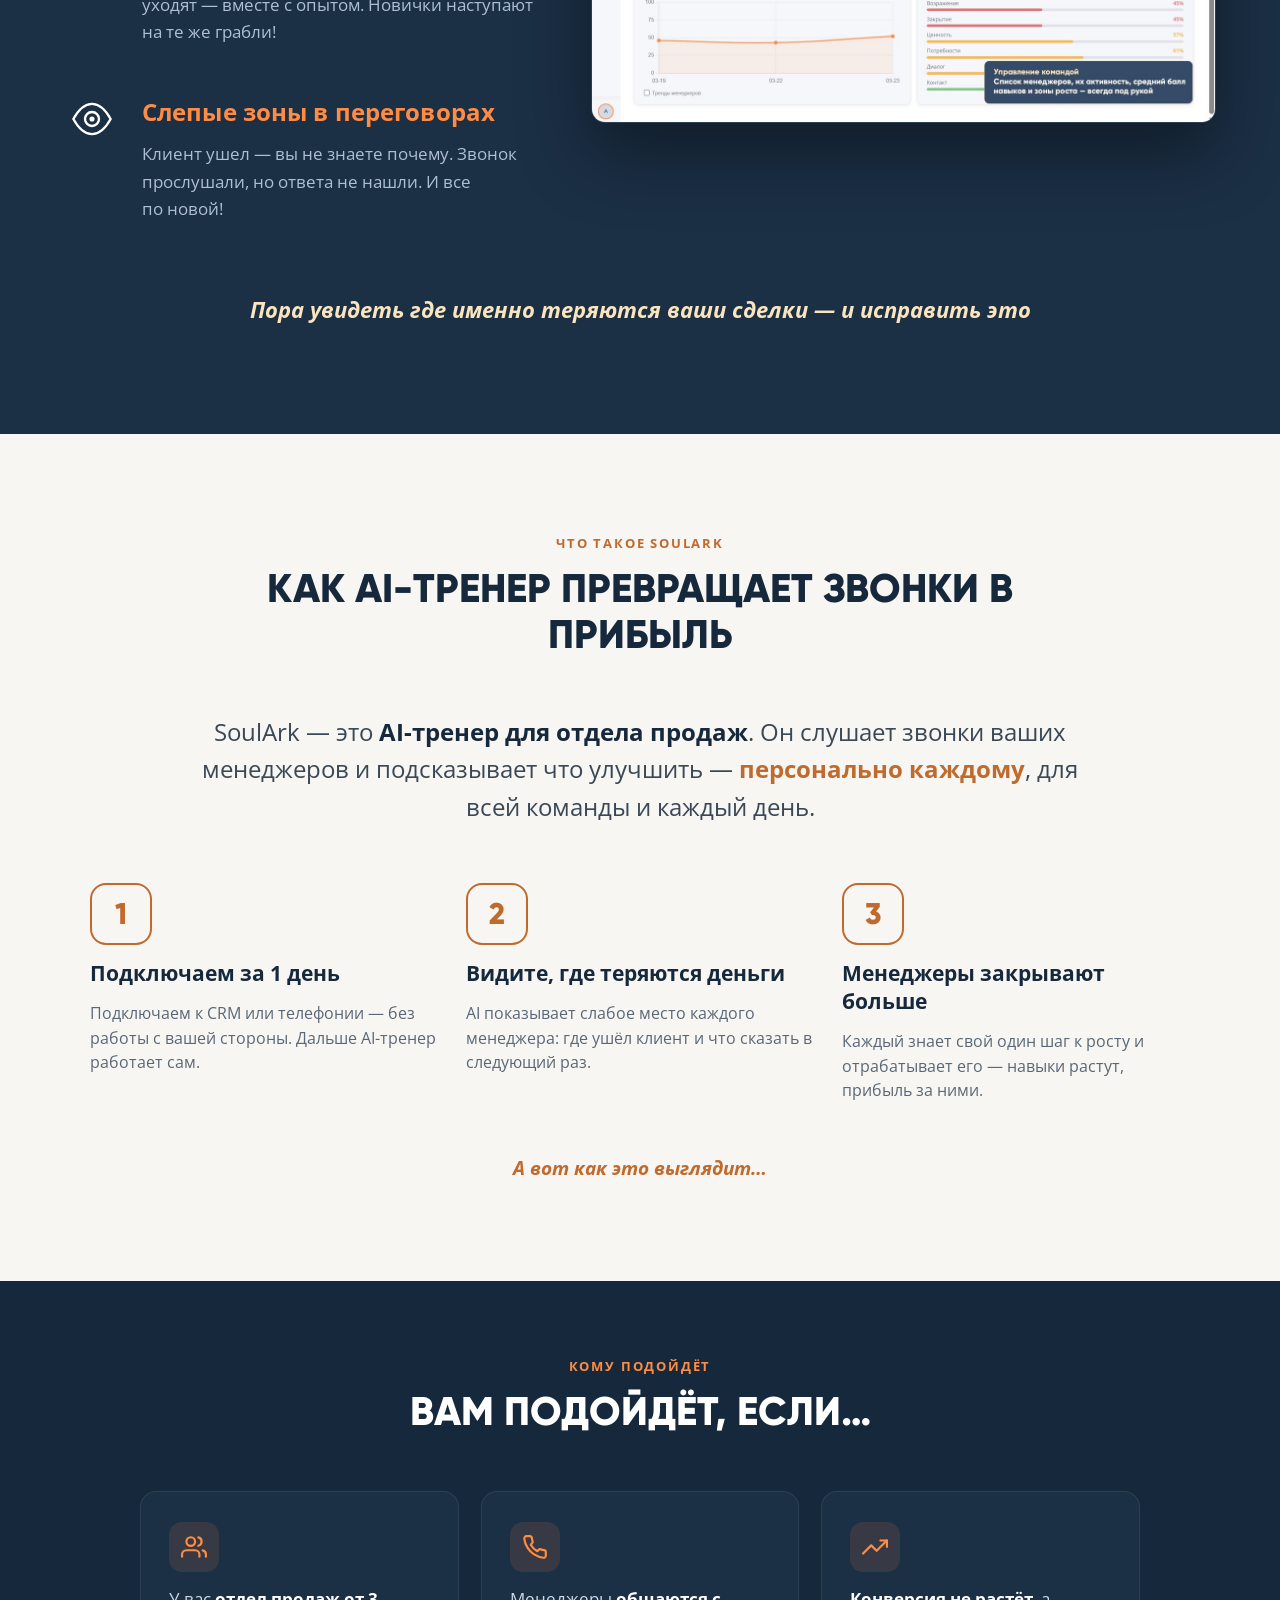
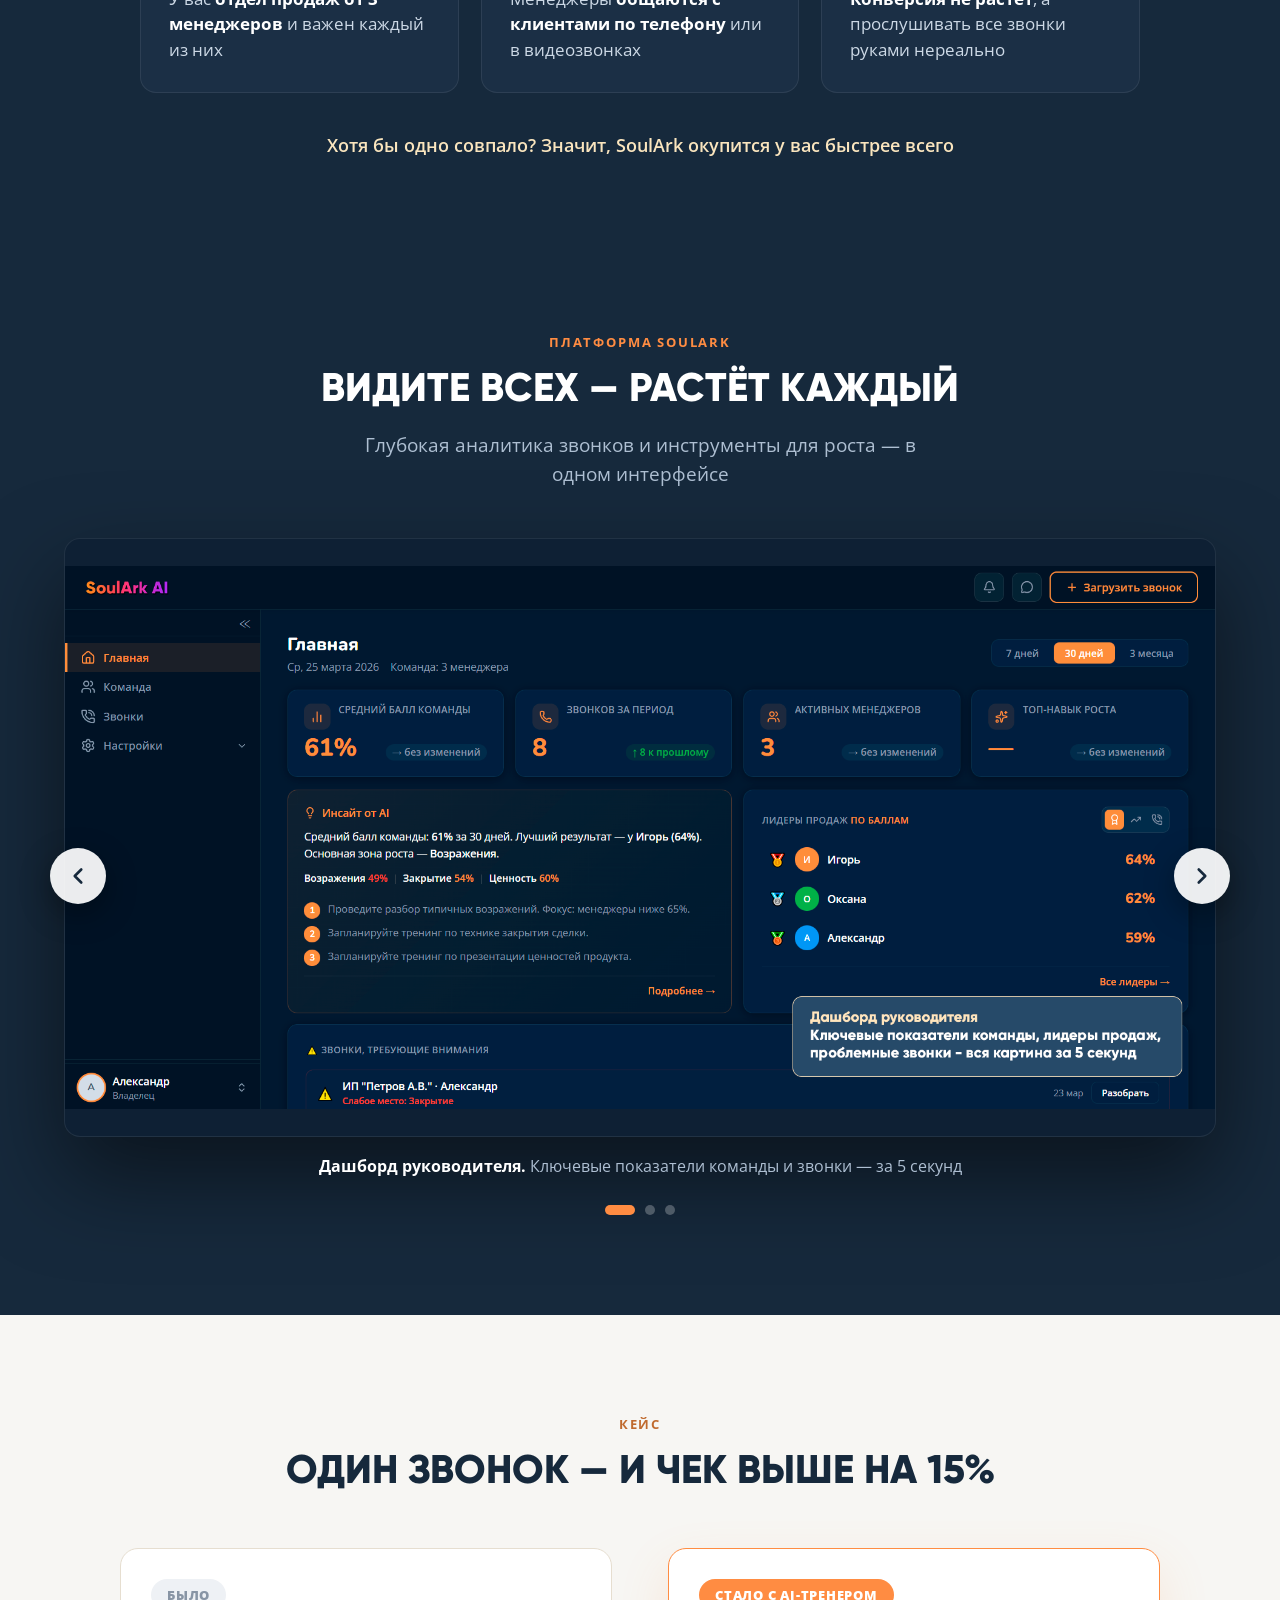
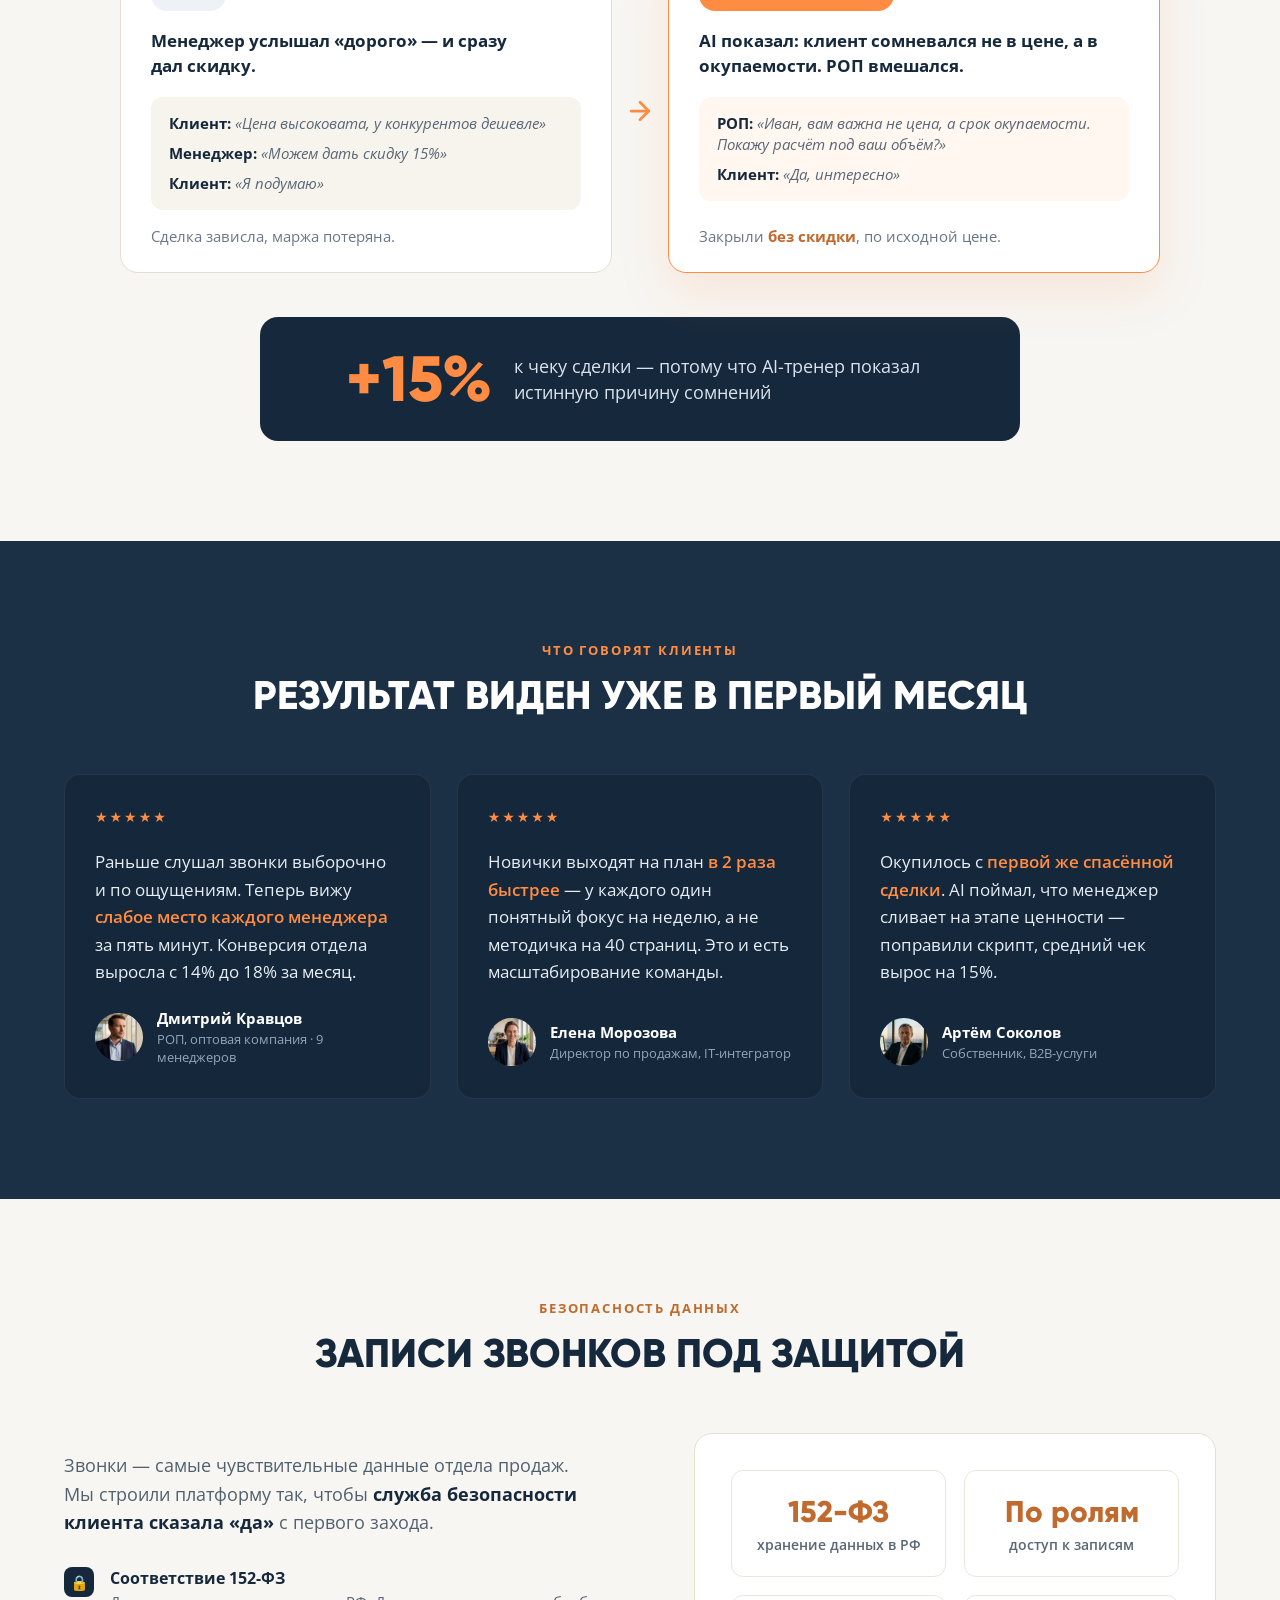
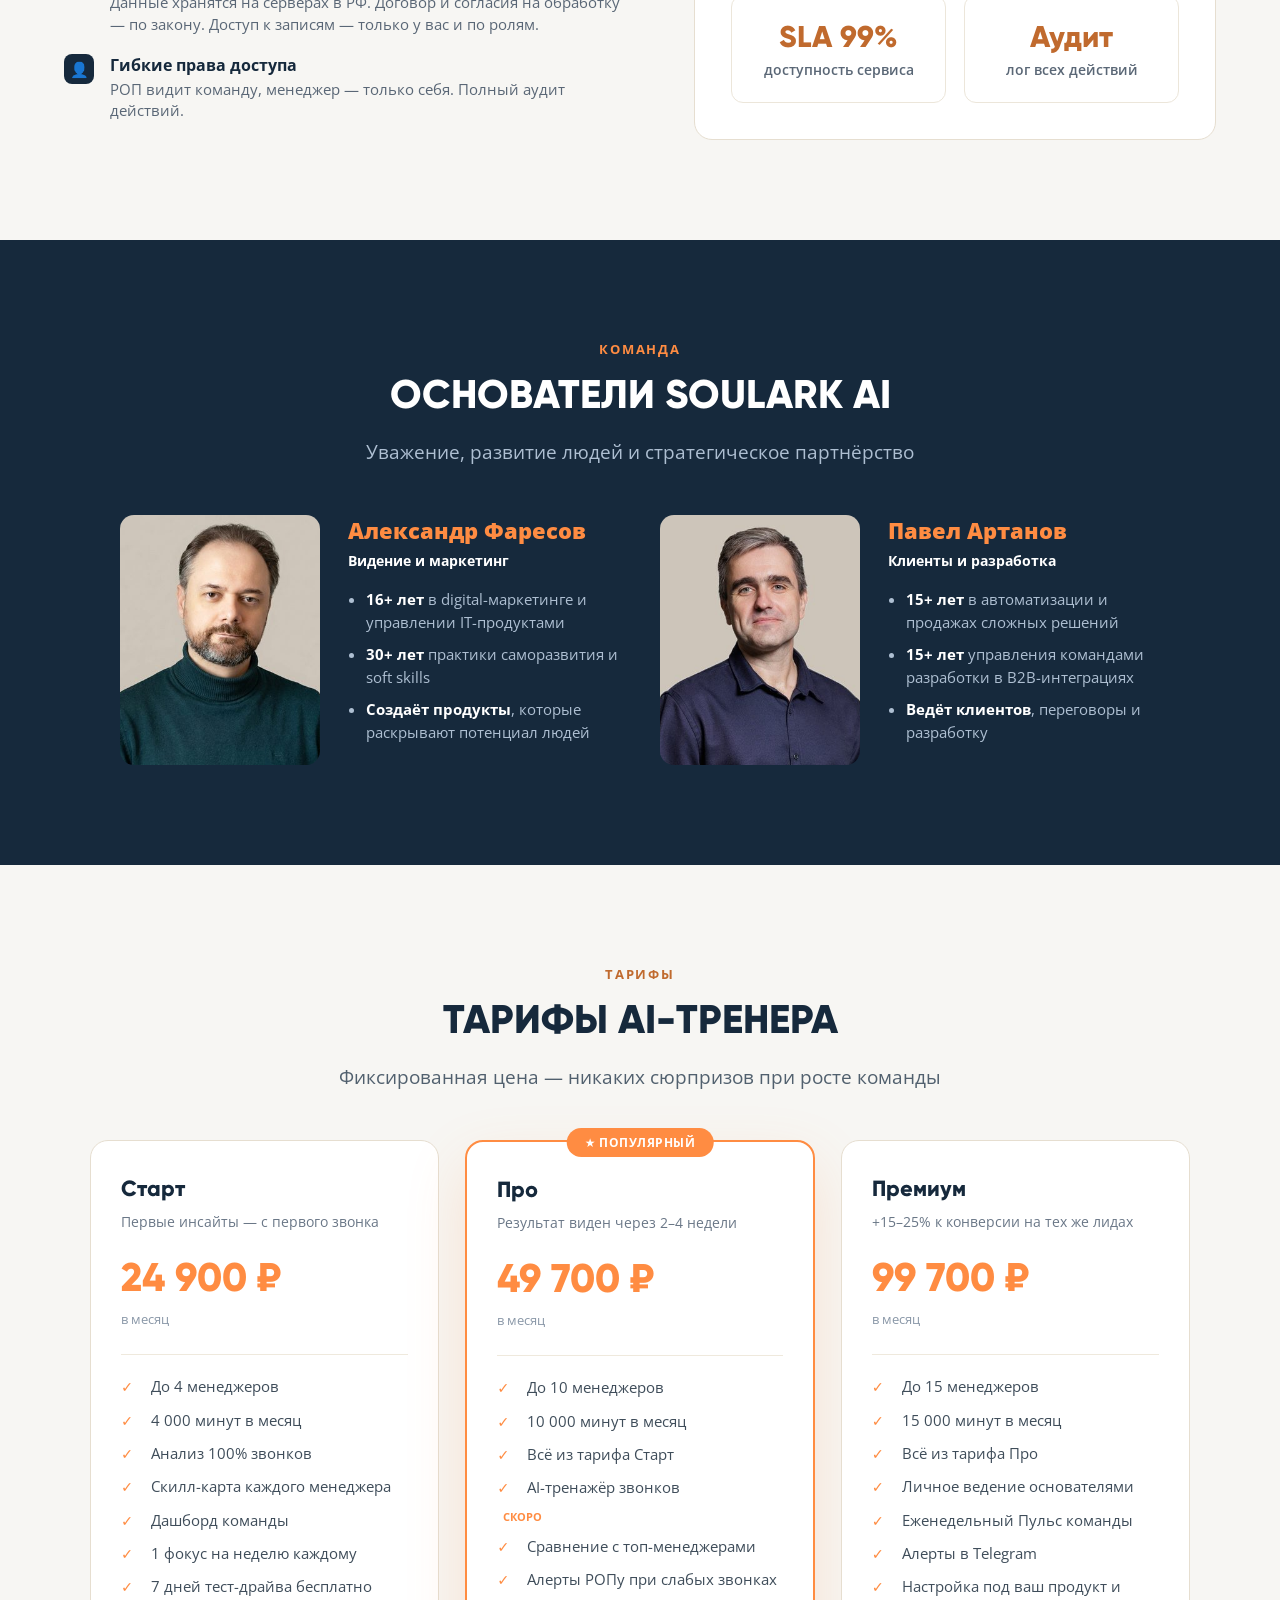
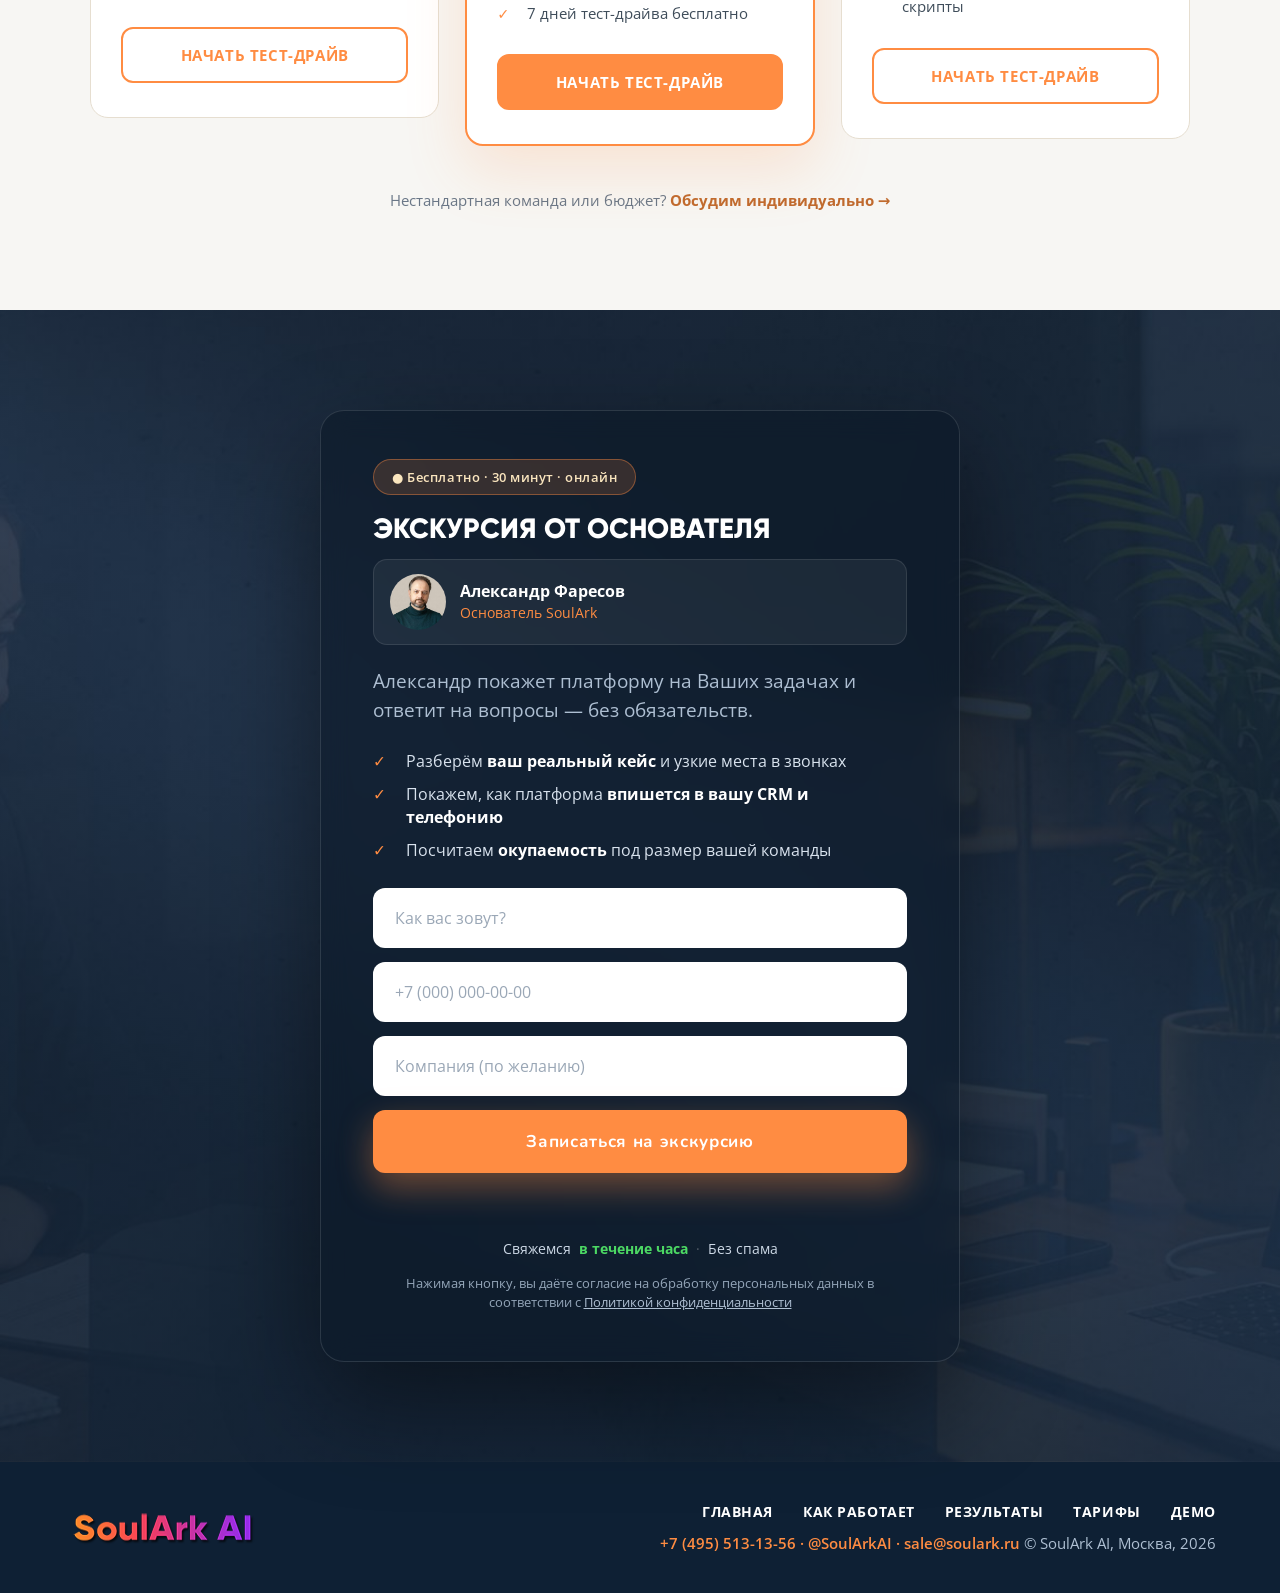
==== commit 593164d7: "Update index.html" ====
--- a/index.html
+++ b/index.html
@@ -1778,7 +1778,7 @@
       <button class="modal-submit" type="submit">Получить разбор бесплатно</button>
     </form>
 
-    <p class="modal-reassure">Свяжемся <b>1 раз</b> в течение часа<span class="sep">·</span>Без спама и автодозвона</p>
+    <p class="modal-reassure">Свяжемся <b>1 раз</b> в течение часа<span class="sep">·</span>Без спама</p>
 
     <p class="modal-consent">Нажимая кнопку, вы соглашаетесь с обработкой персональных данных в соответствии с <a href="#">Политикой конфиденциальности</a></p>
 
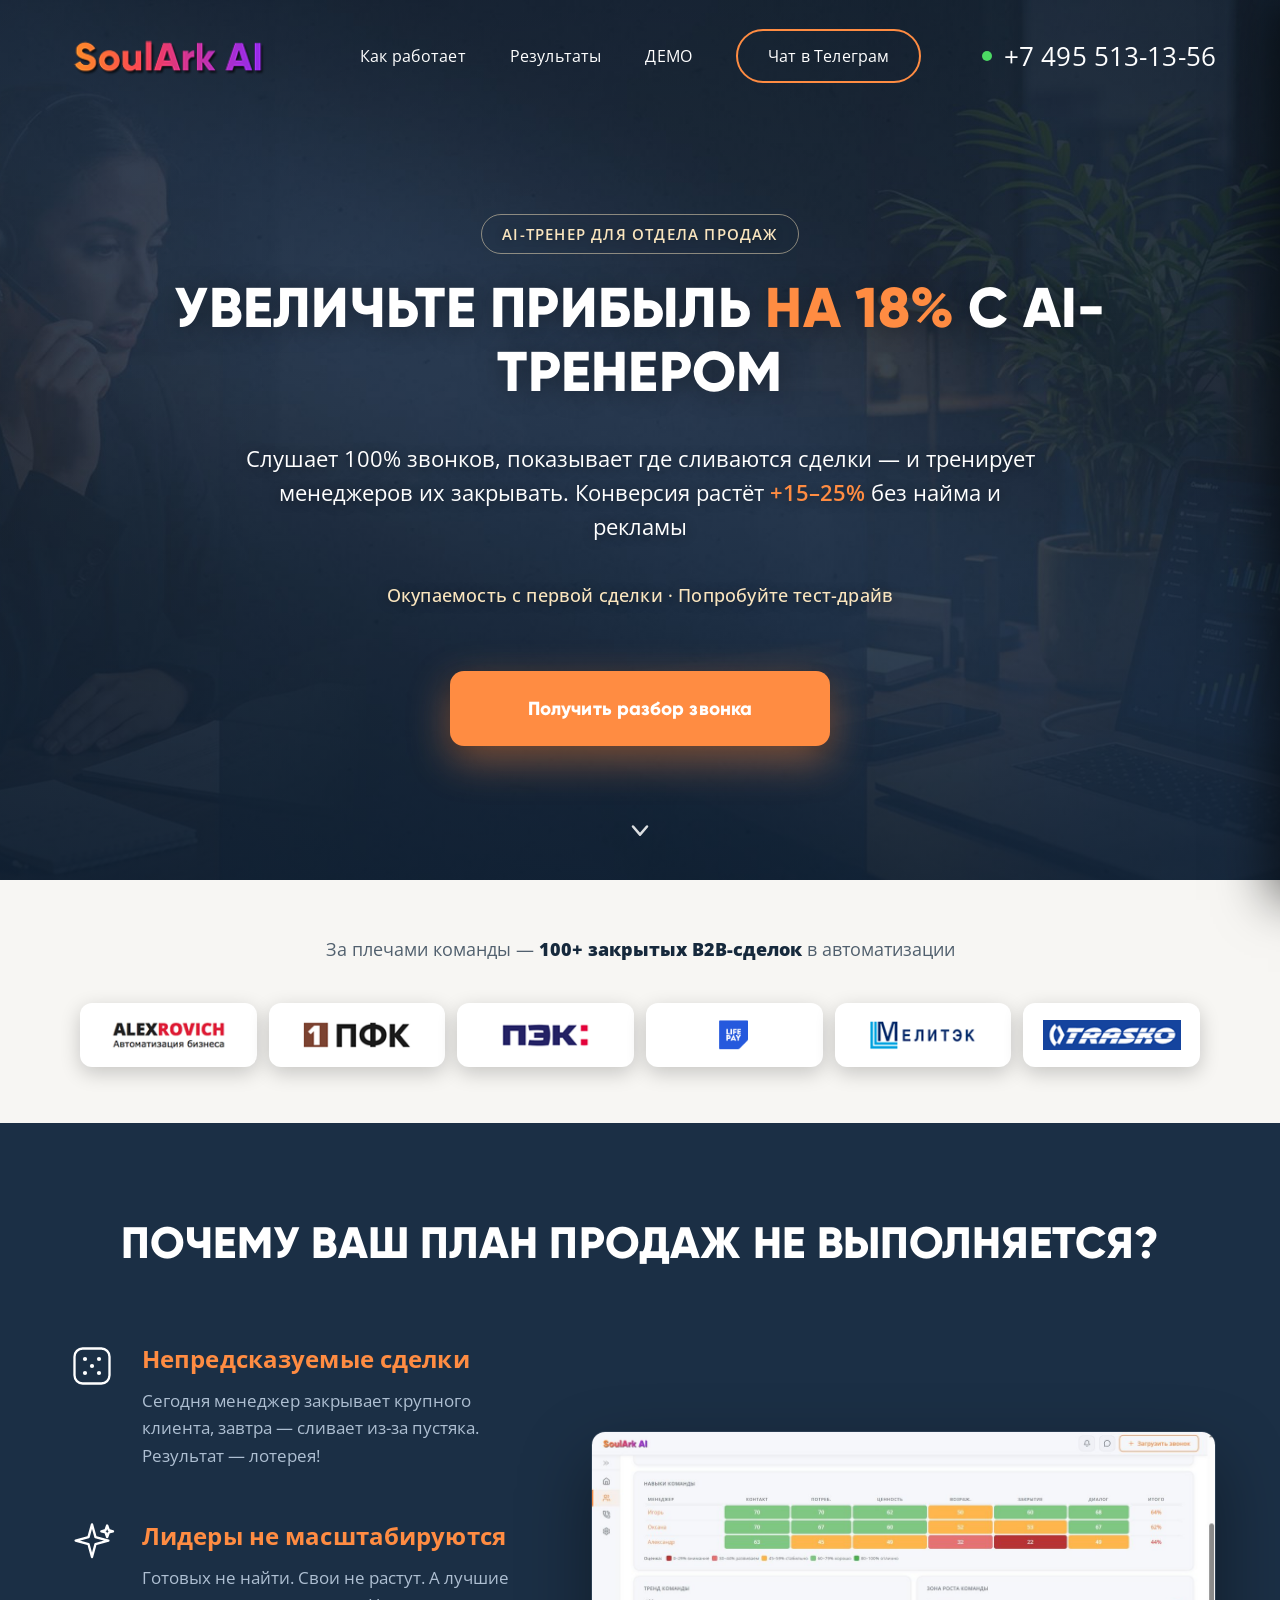
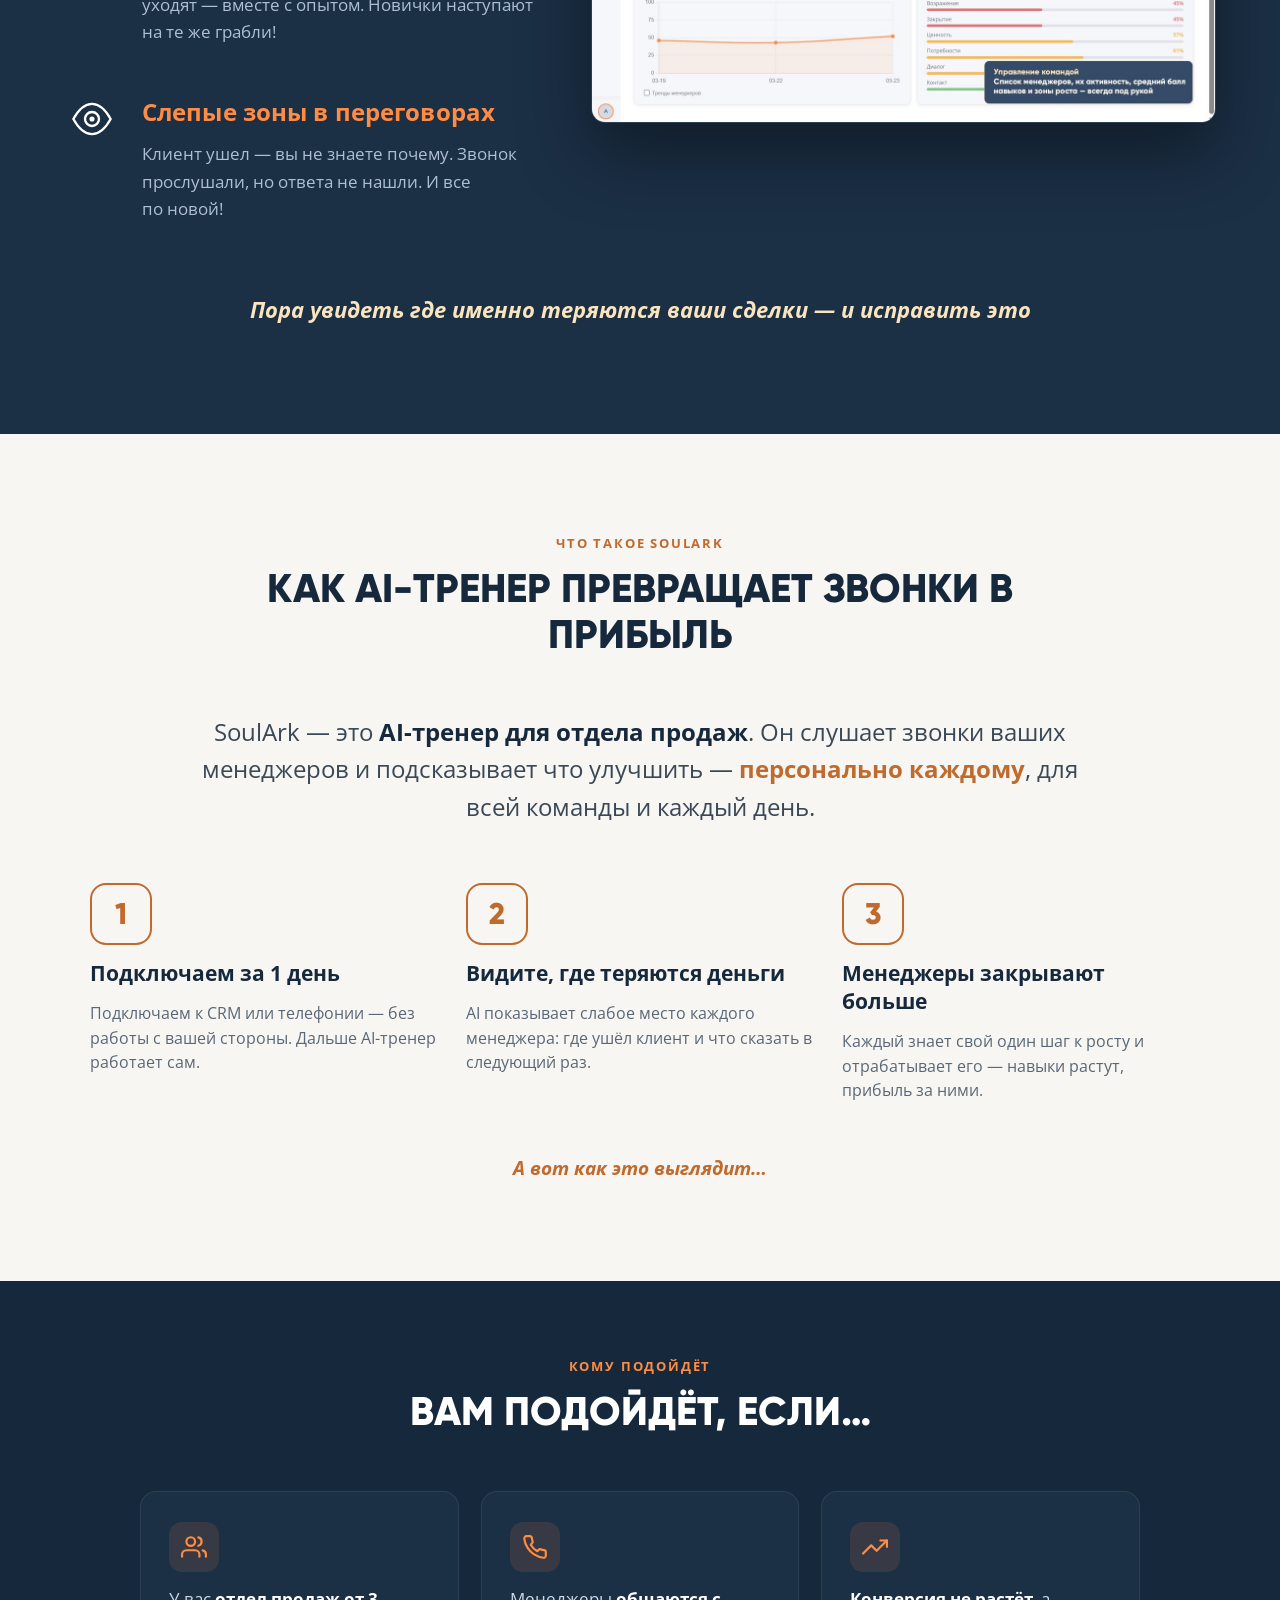
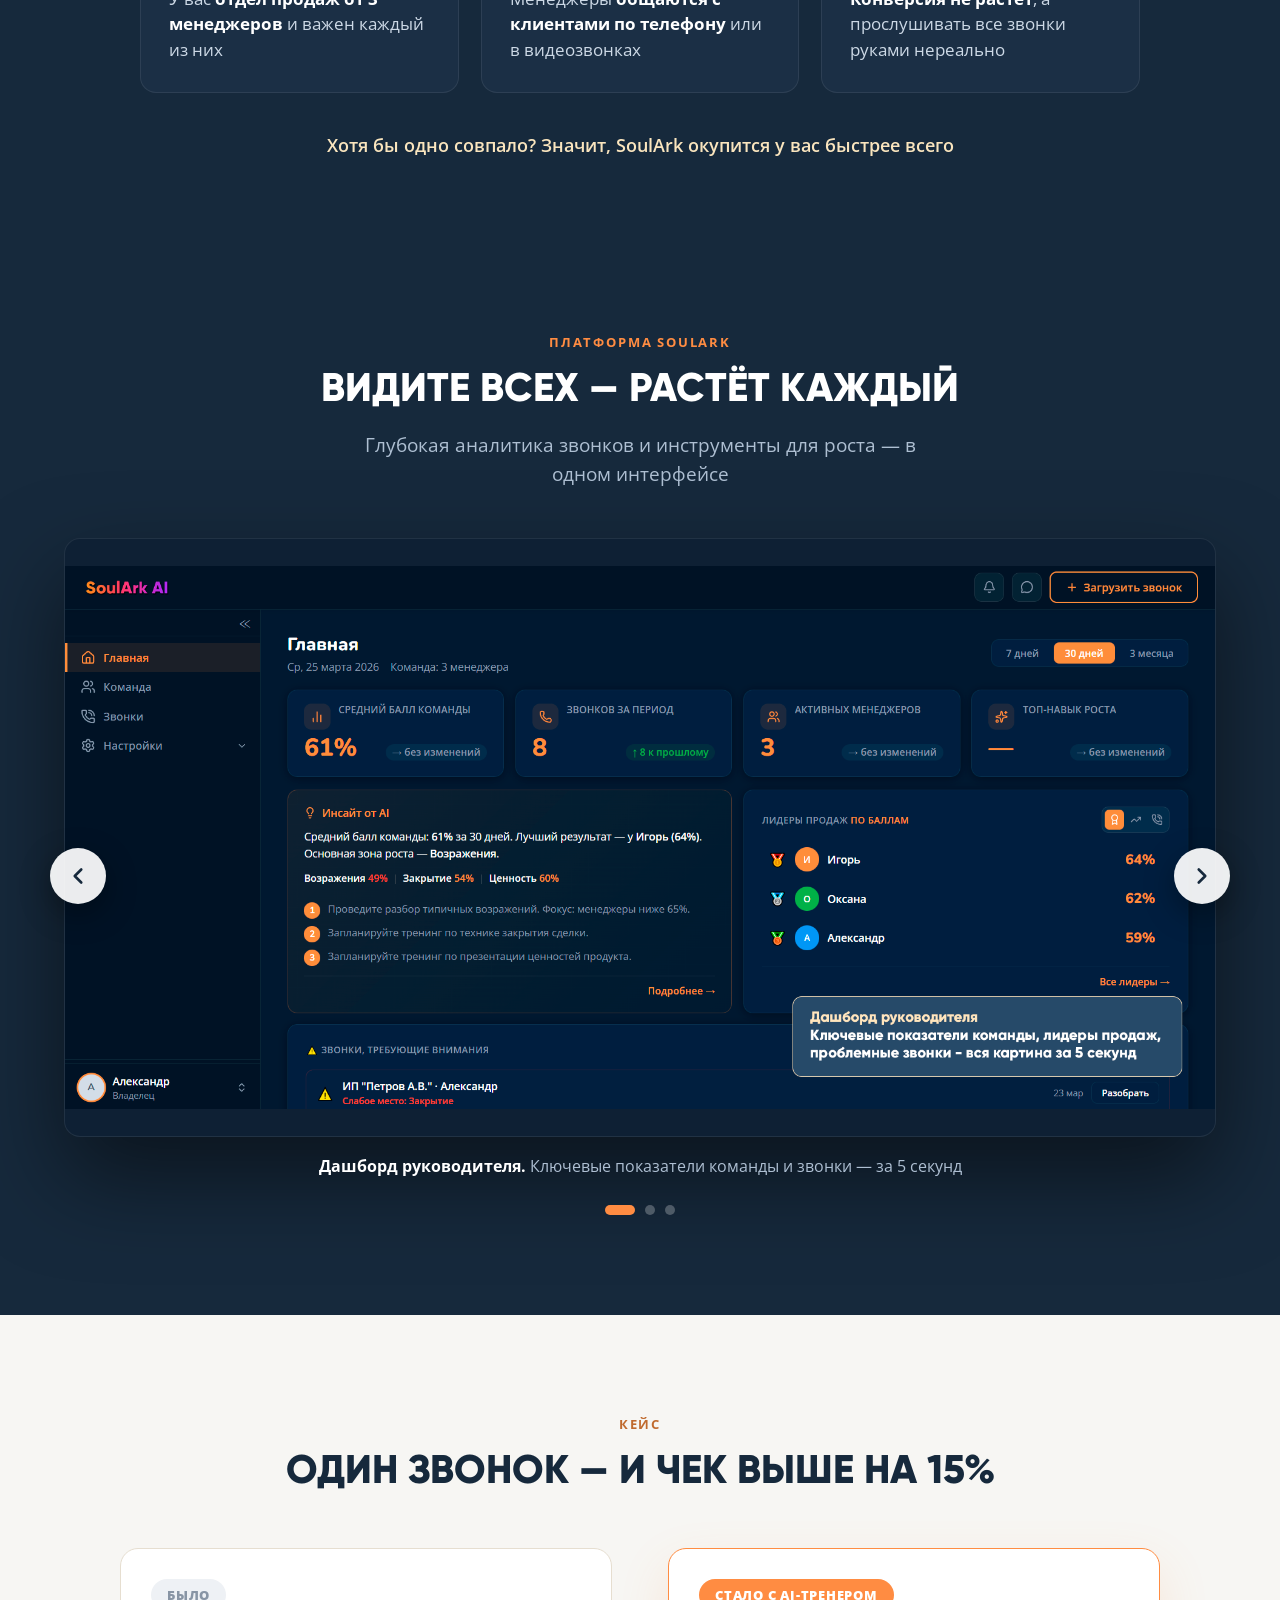
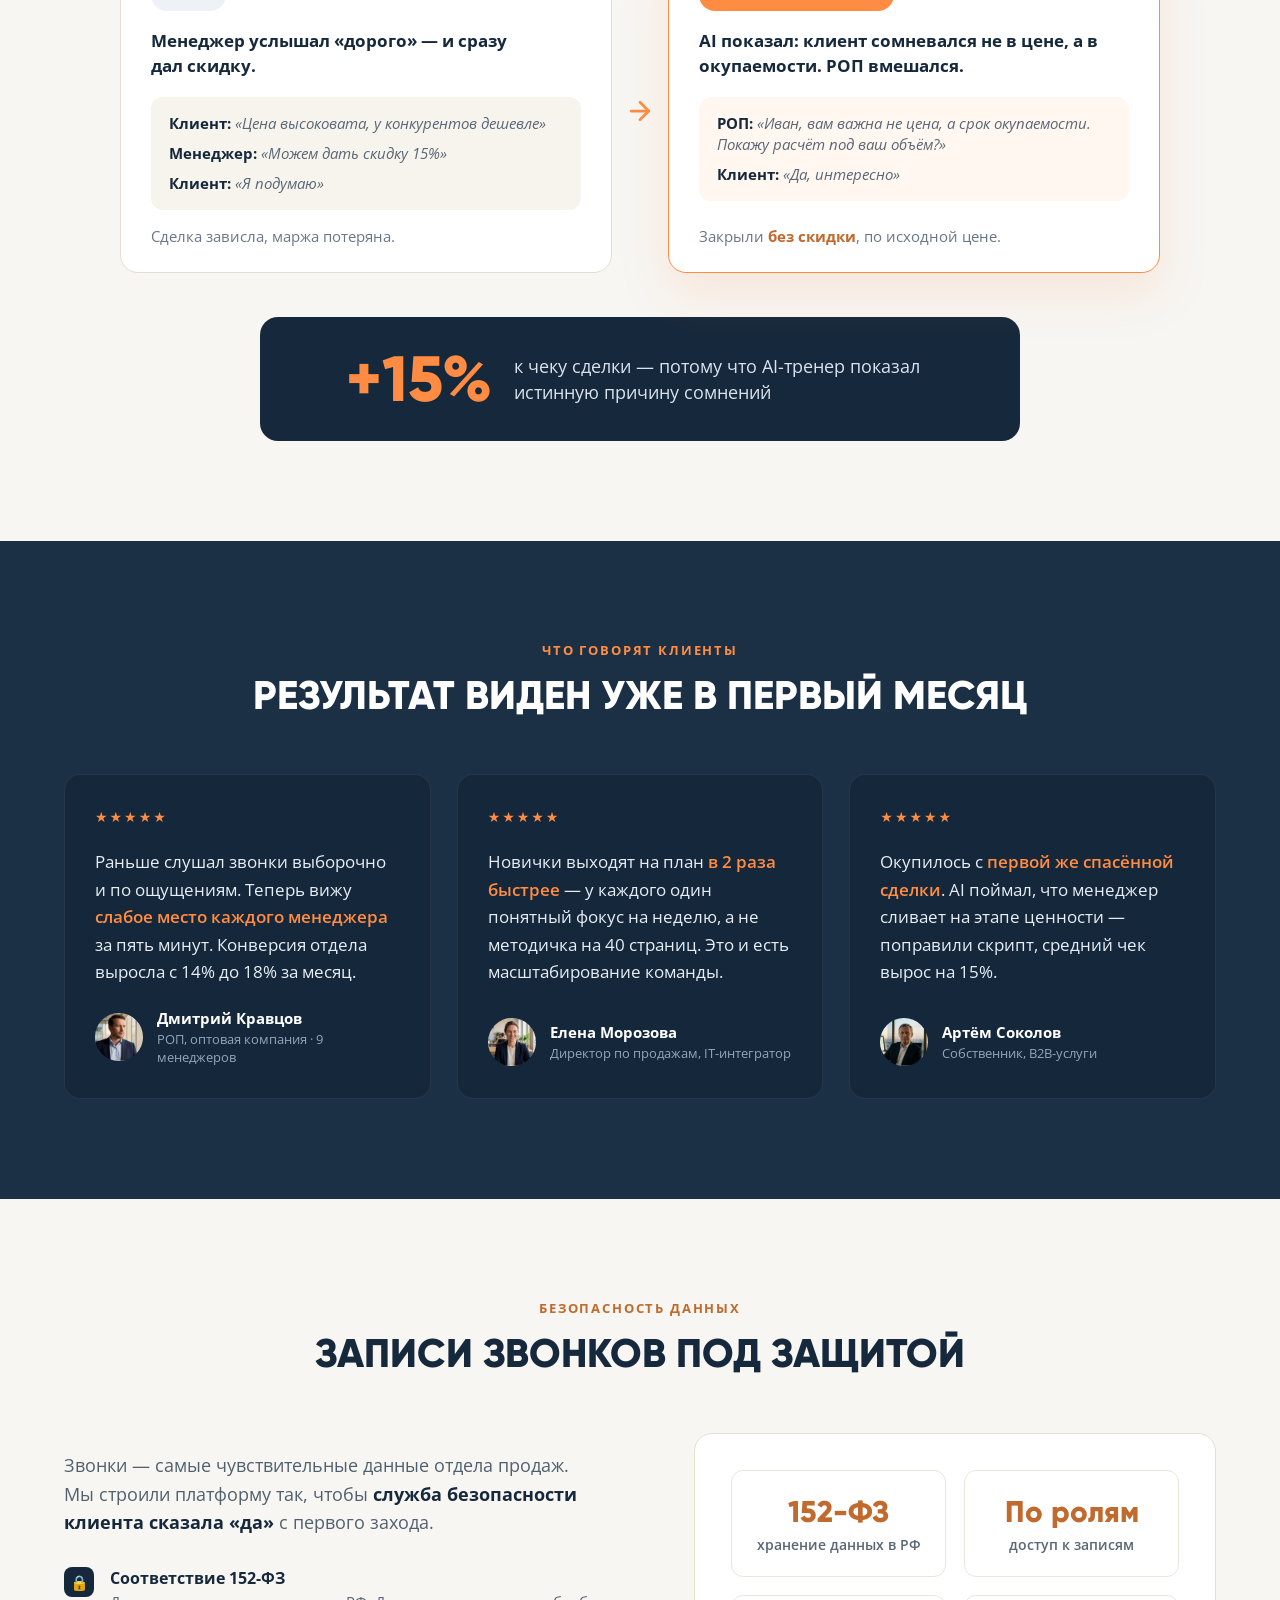
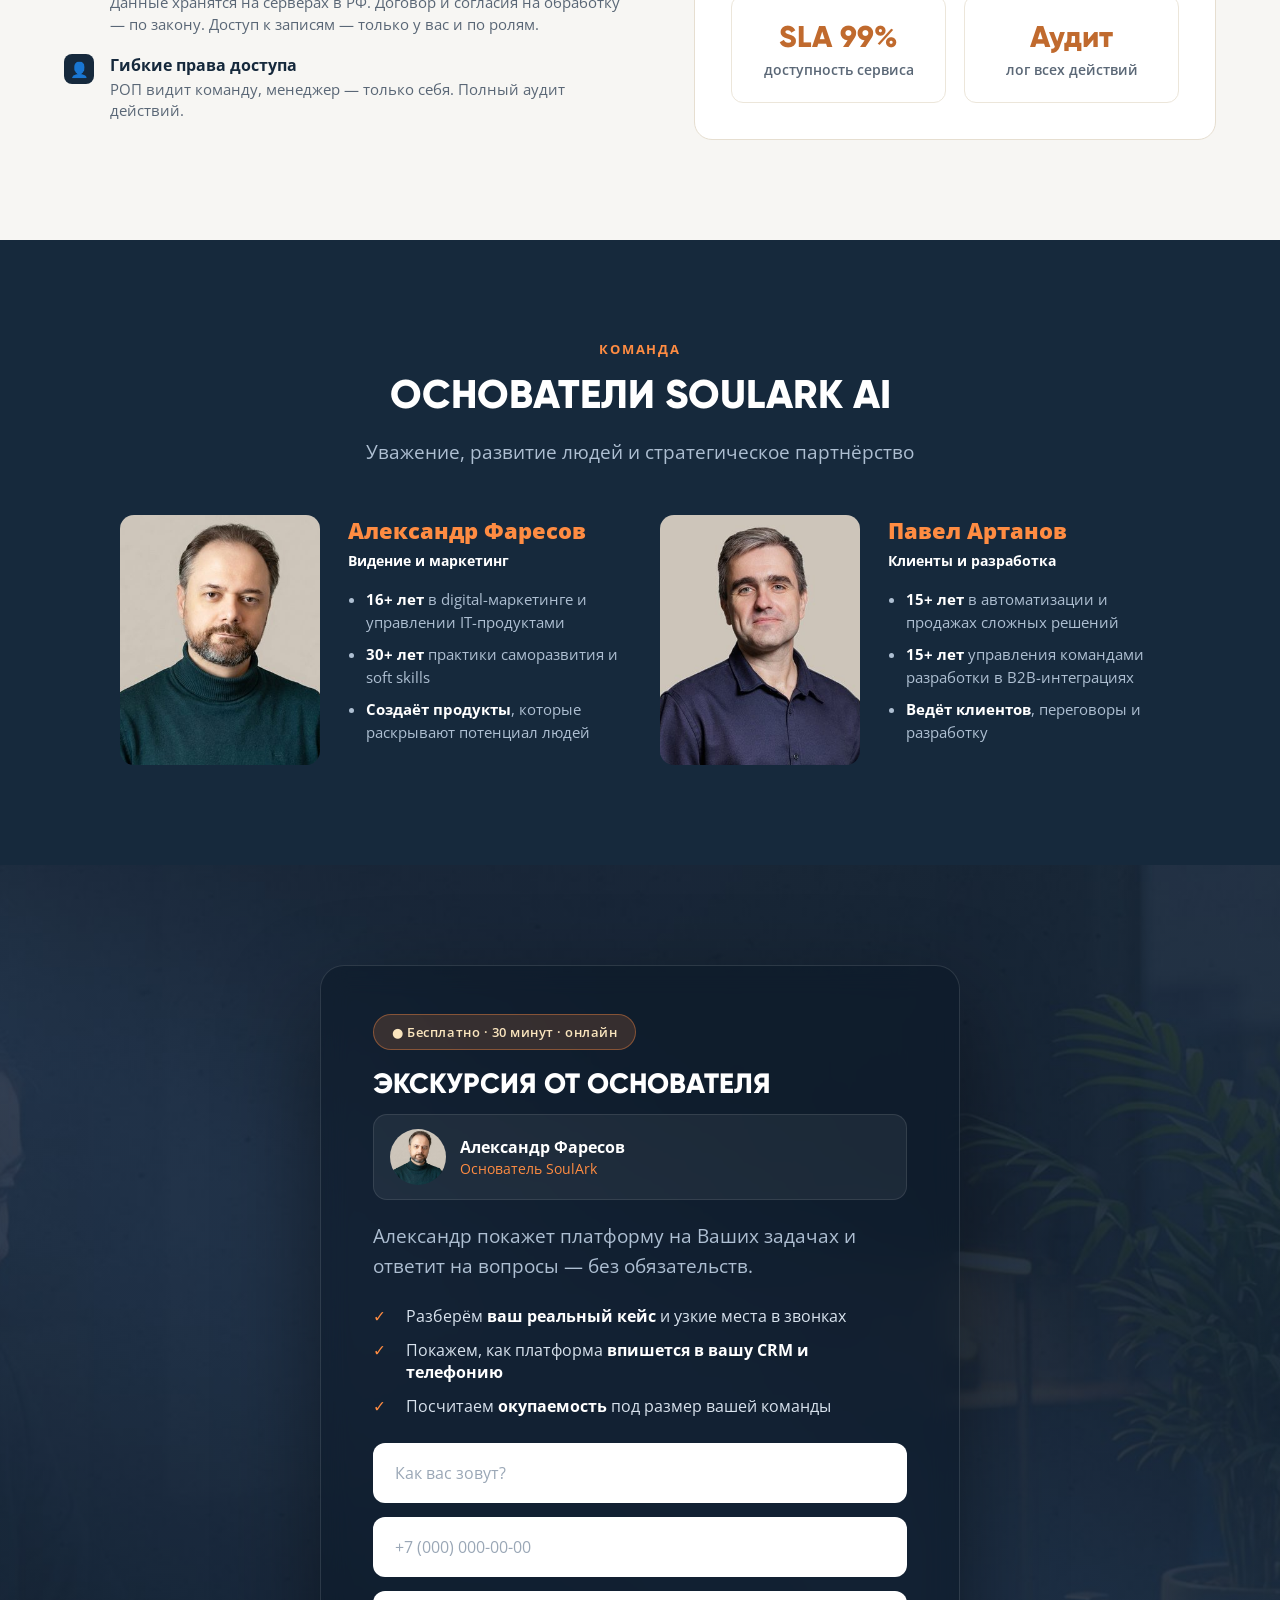
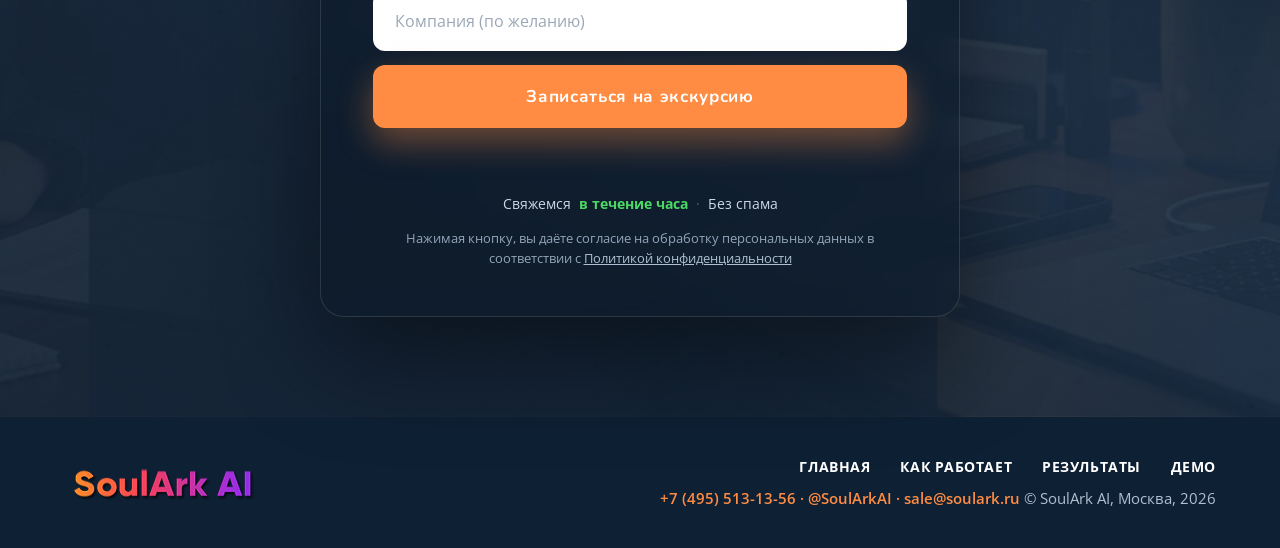
==== commit 1b454ad5: "Hide pricing section and its nav links Add style="display:none" to #pricing section + footer/mobile " ====
--- a/index.html
+++ b/index.html
@@ -1538,7 +1538,7 @@
 
 
 <!-- ========== PRICING (beige) ========== -->
-<section class="sec sec-light" id="pricing" data-screen-label="Тарифы">
+<section class="sec sec-light" id="pricing" data-screen-label="Тарифы" style="display:none">
   <div class="sec-inner">
     <p class="eyebrow">Тарифы</p>
     <h2 class="sec-title">Тарифы AI-тренера</h2>
@@ -1673,7 +1673,7 @@
         <a href="#top">Главная</a>
         <a href="#how-works">Как работает</a>
         <a href="#results">Результаты</a>
-        <a href="#pricing">Тарифы</a>
+        <a href="#pricing" style="display:none">Тарифы</a>
         <a href="https://demo.soulark.ru/" target="_blank" rel="noopener">Демо</a>
       </nav>
       <div class="foot-contacts">+7 (495) 513-13-56 · @SoulArkAI · sale@soulark.ru <span>© SoulArk AI, Москва, 2026</span></div>
@@ -1692,7 +1692,7 @@
   </div>
   <a href="#how-works" class="mob-link">Как работает</a>
   <a href="#results" class="mob-link">Результаты</a>
-  <a href="#pricing" class="mob-link">Тарифы</a>
+  <a href="#pricing" class="mob-link" style="display:none">Тарифы</a>
   <a href="https://demo.soulark.ru/" target="_blank" rel="noopener" class="mob-link">ДЕМО</a>
   <a href="https://t.me/SoulArkAI" target="_blank" rel="noopener" class="mob-link mob-tg">Чат в Телеграм</a>
   <a class="mob-phone" href="tel:+74955131356">
